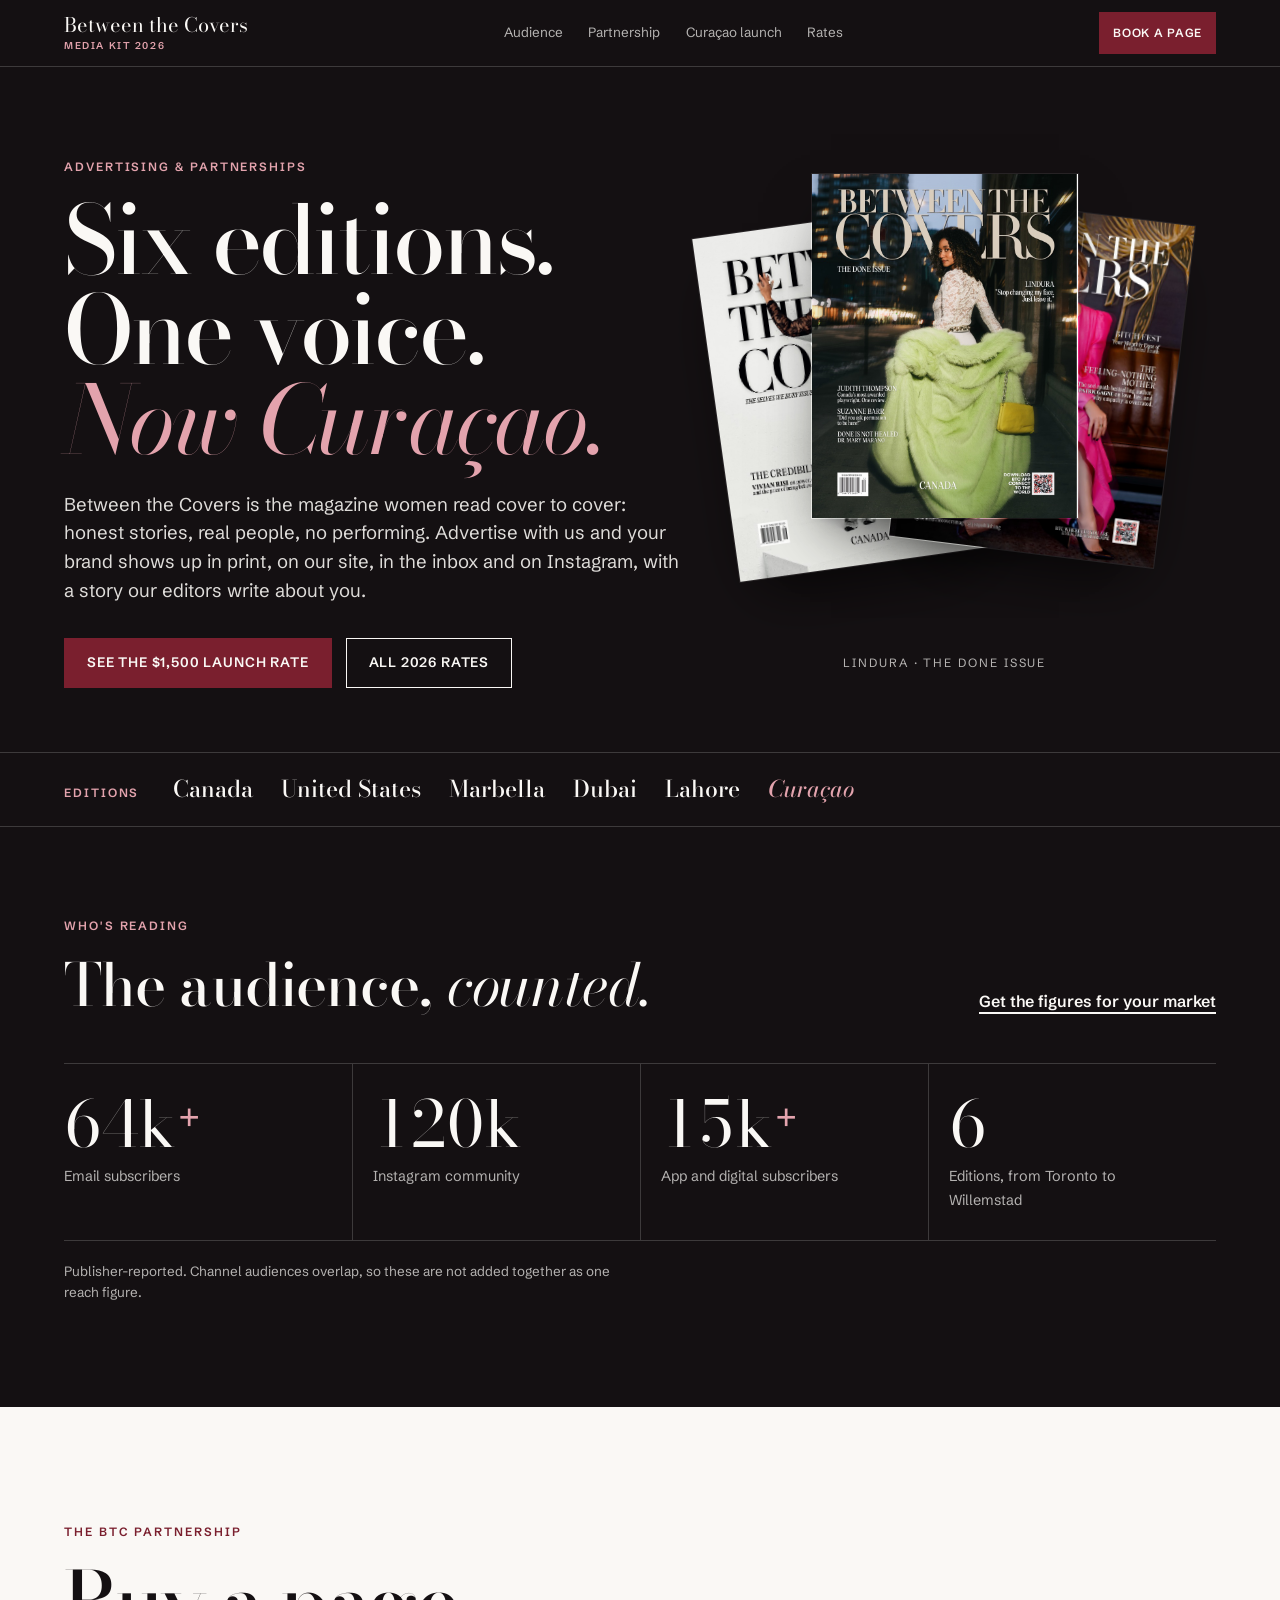
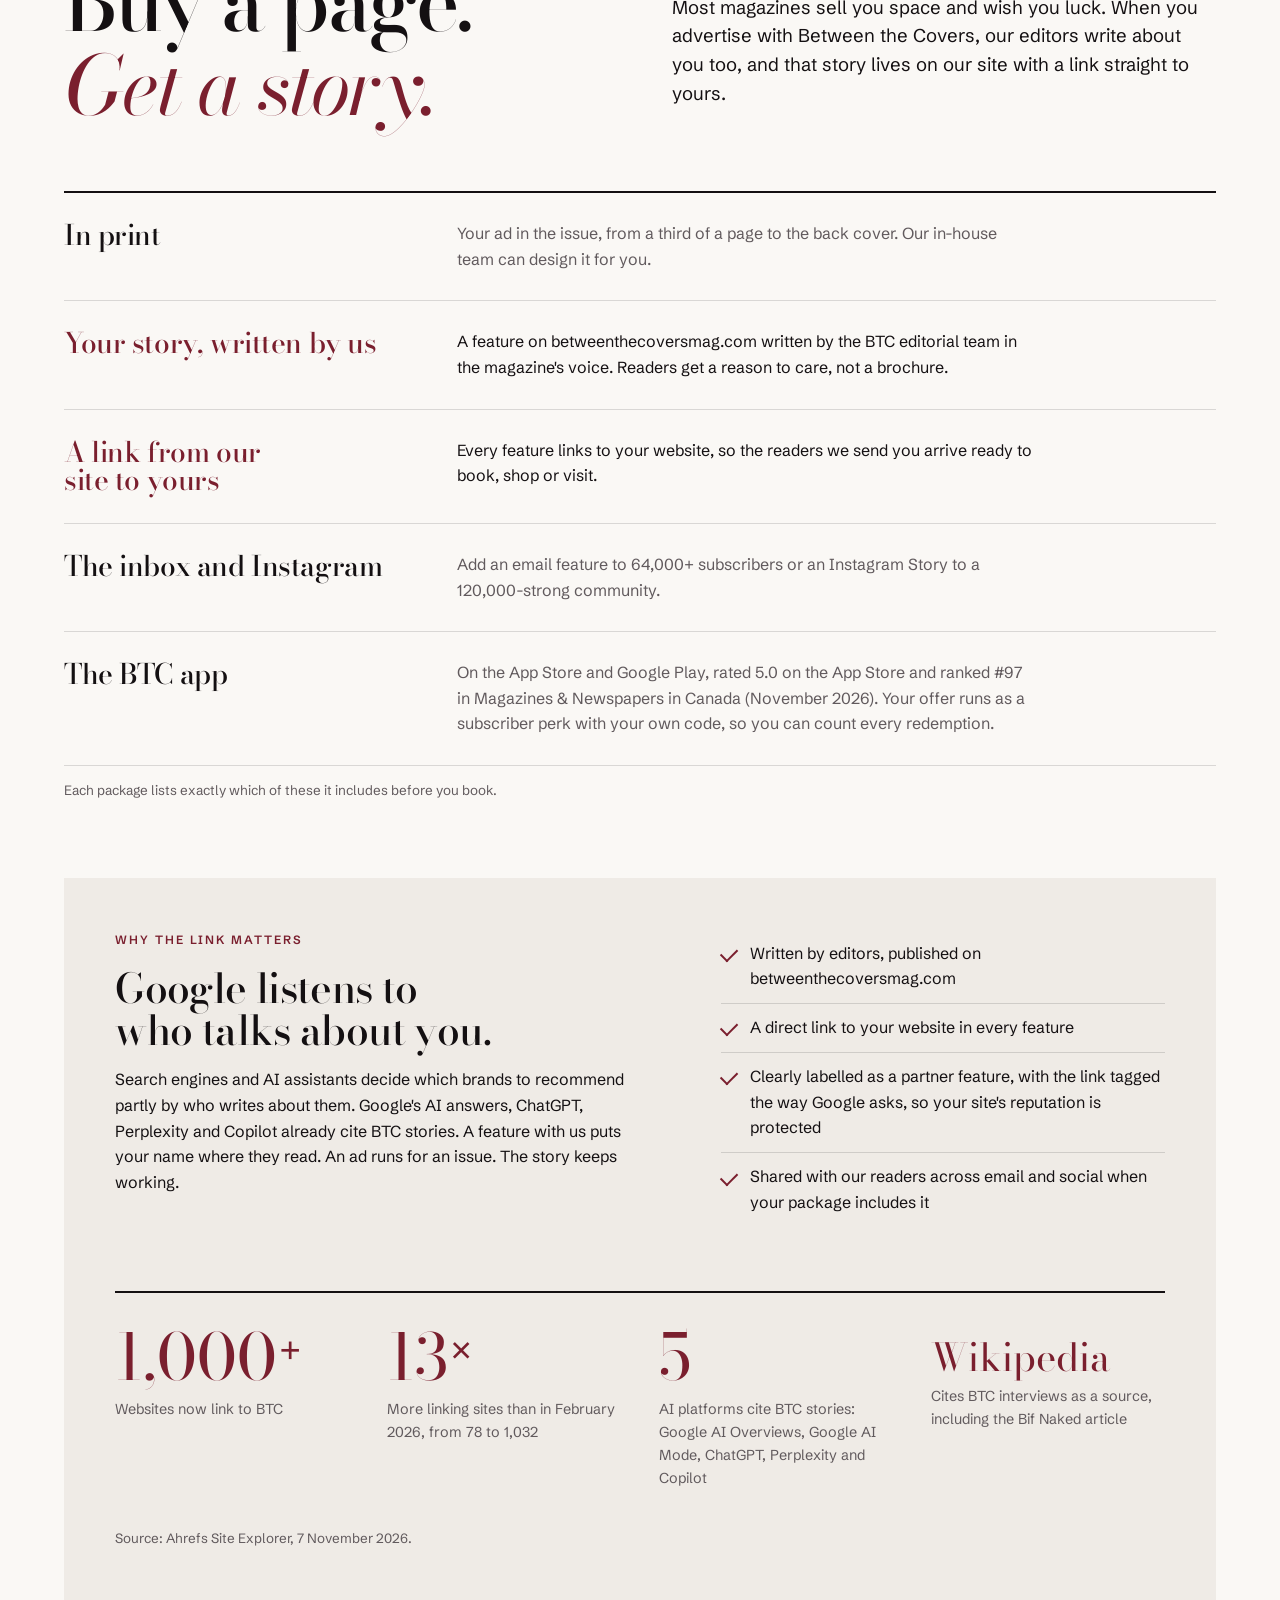
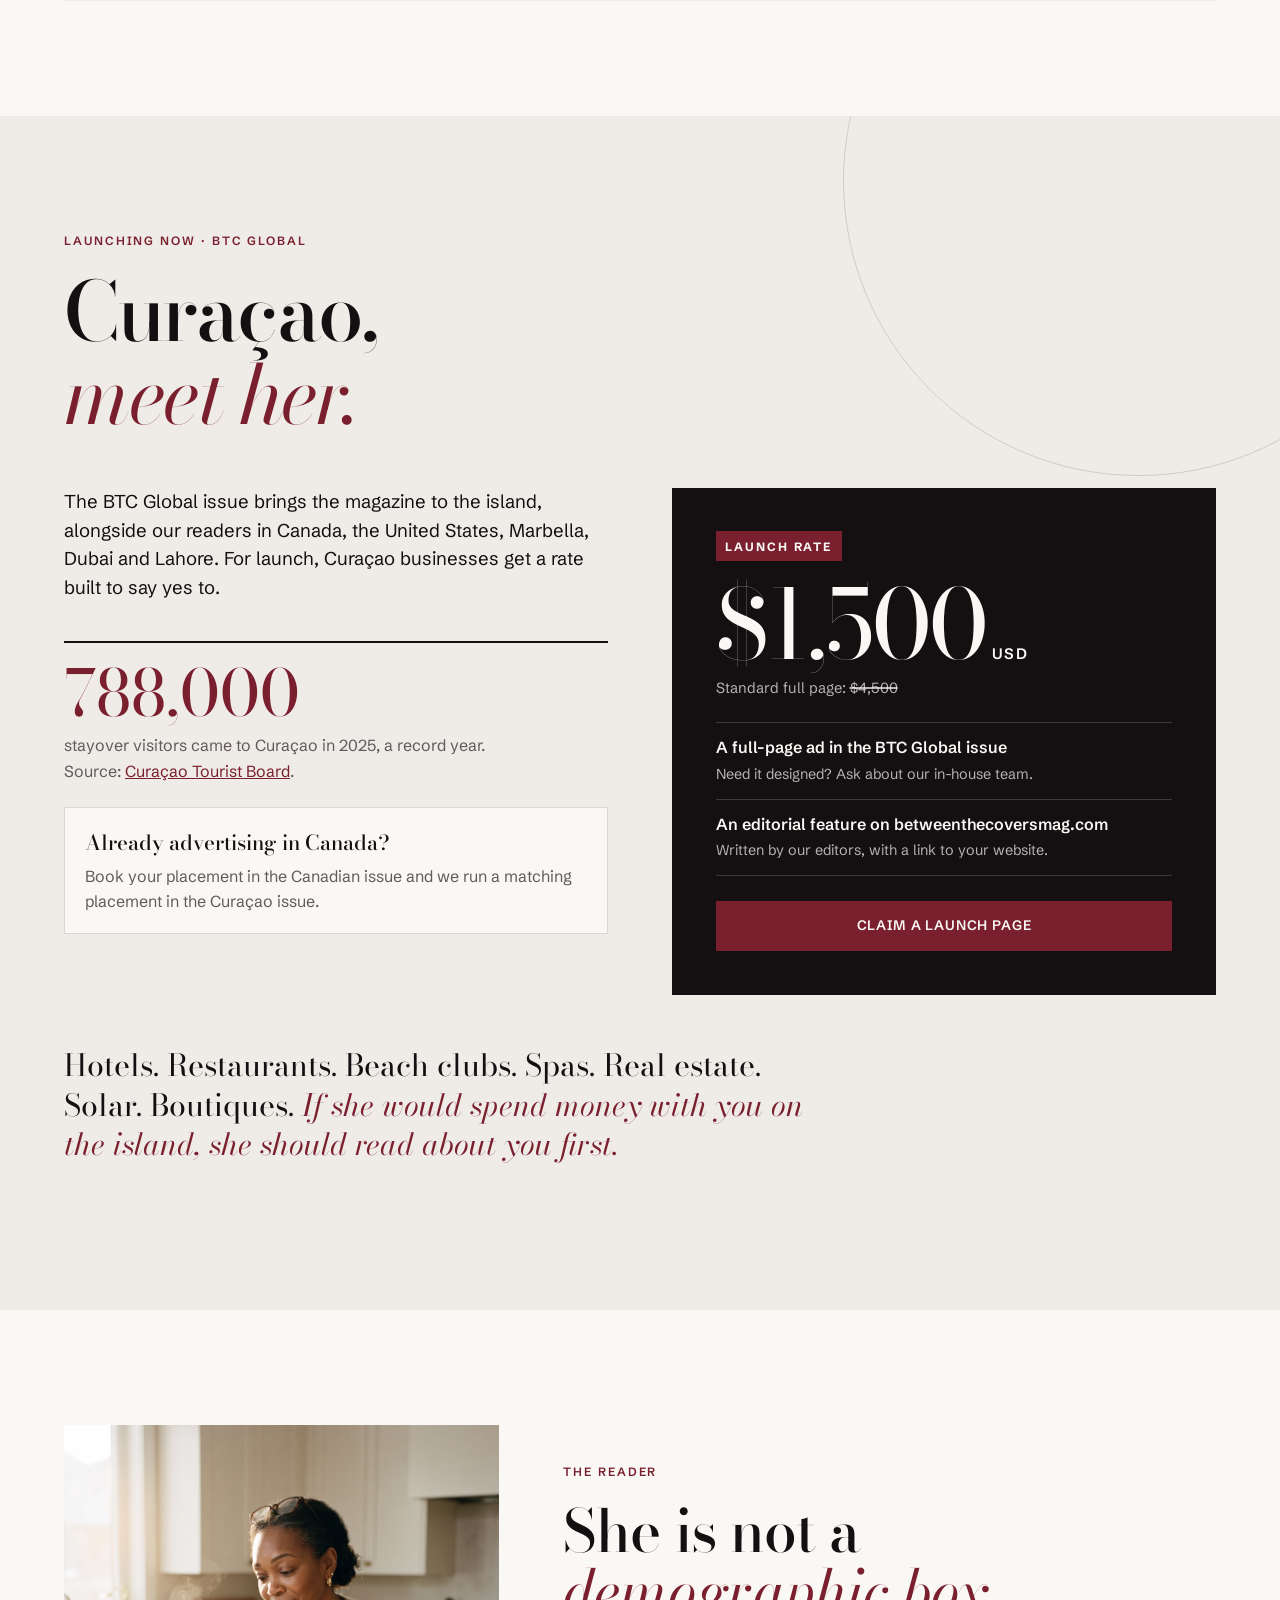
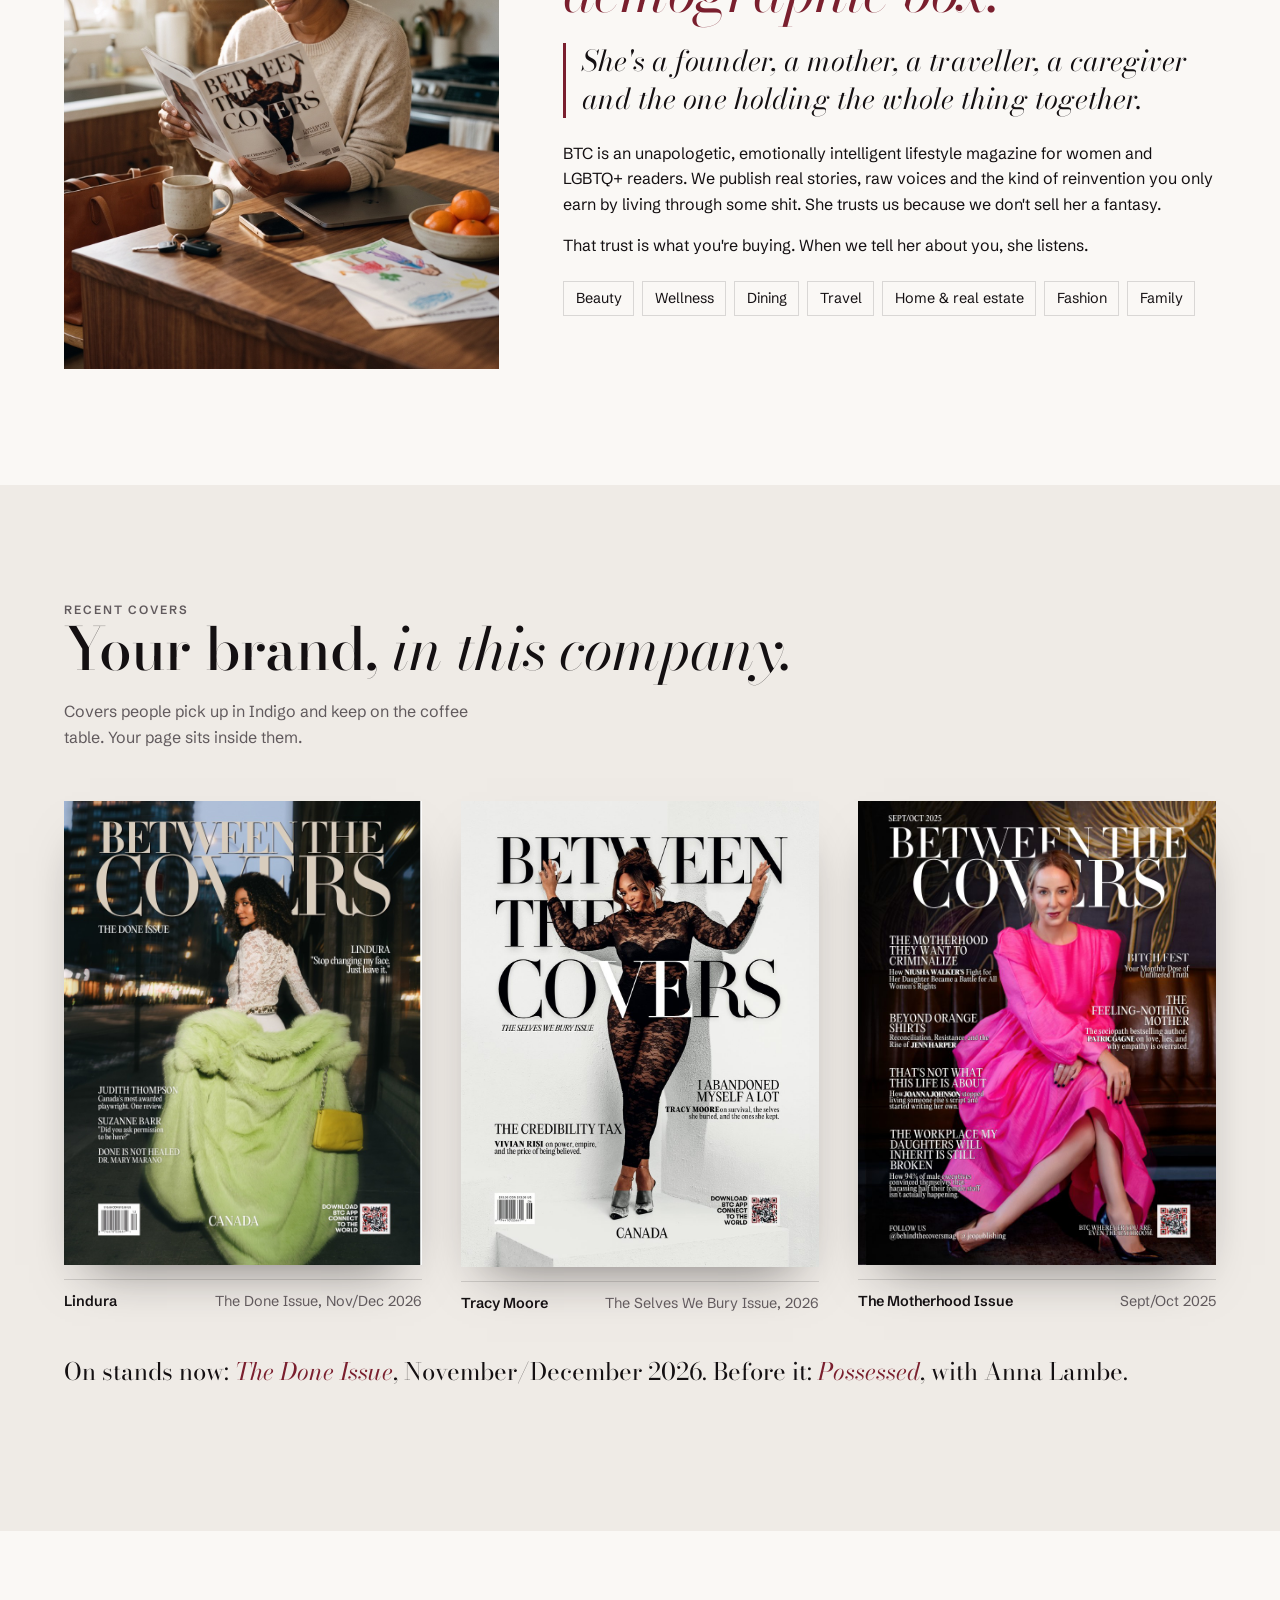
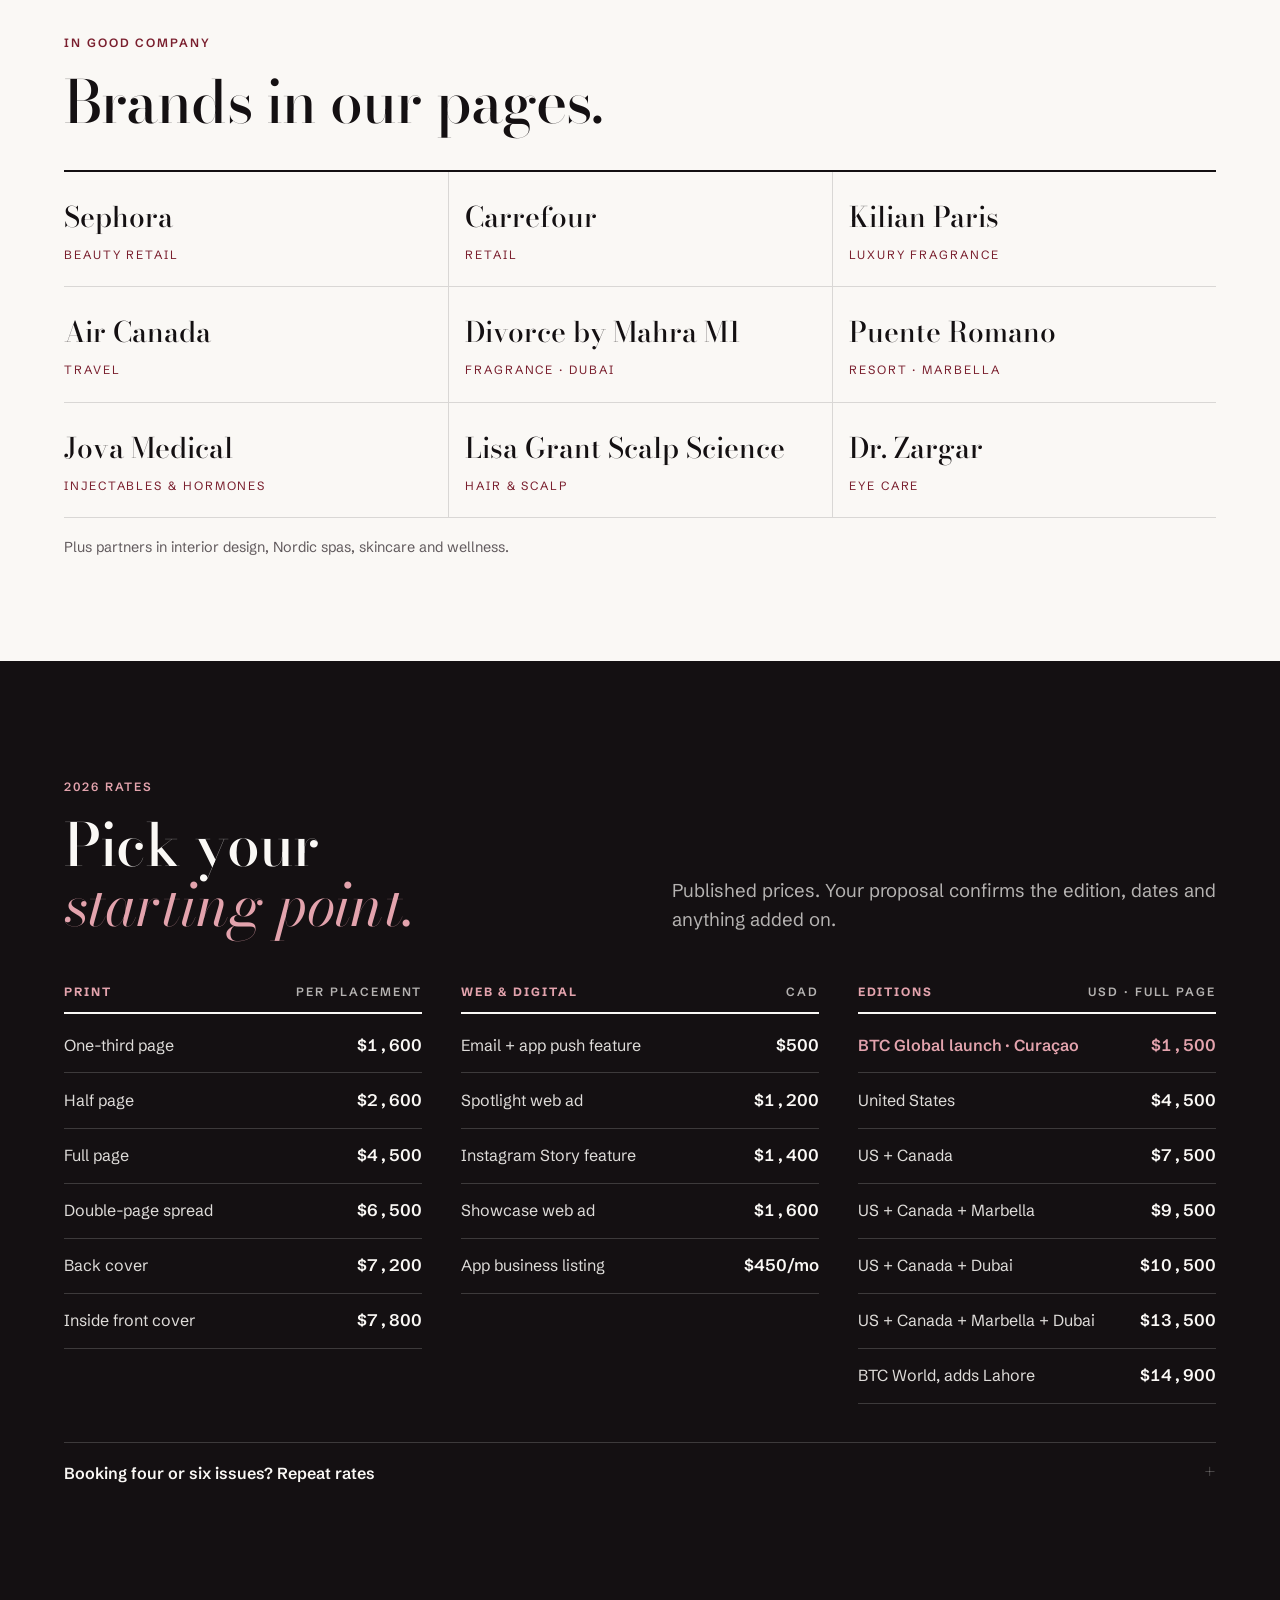
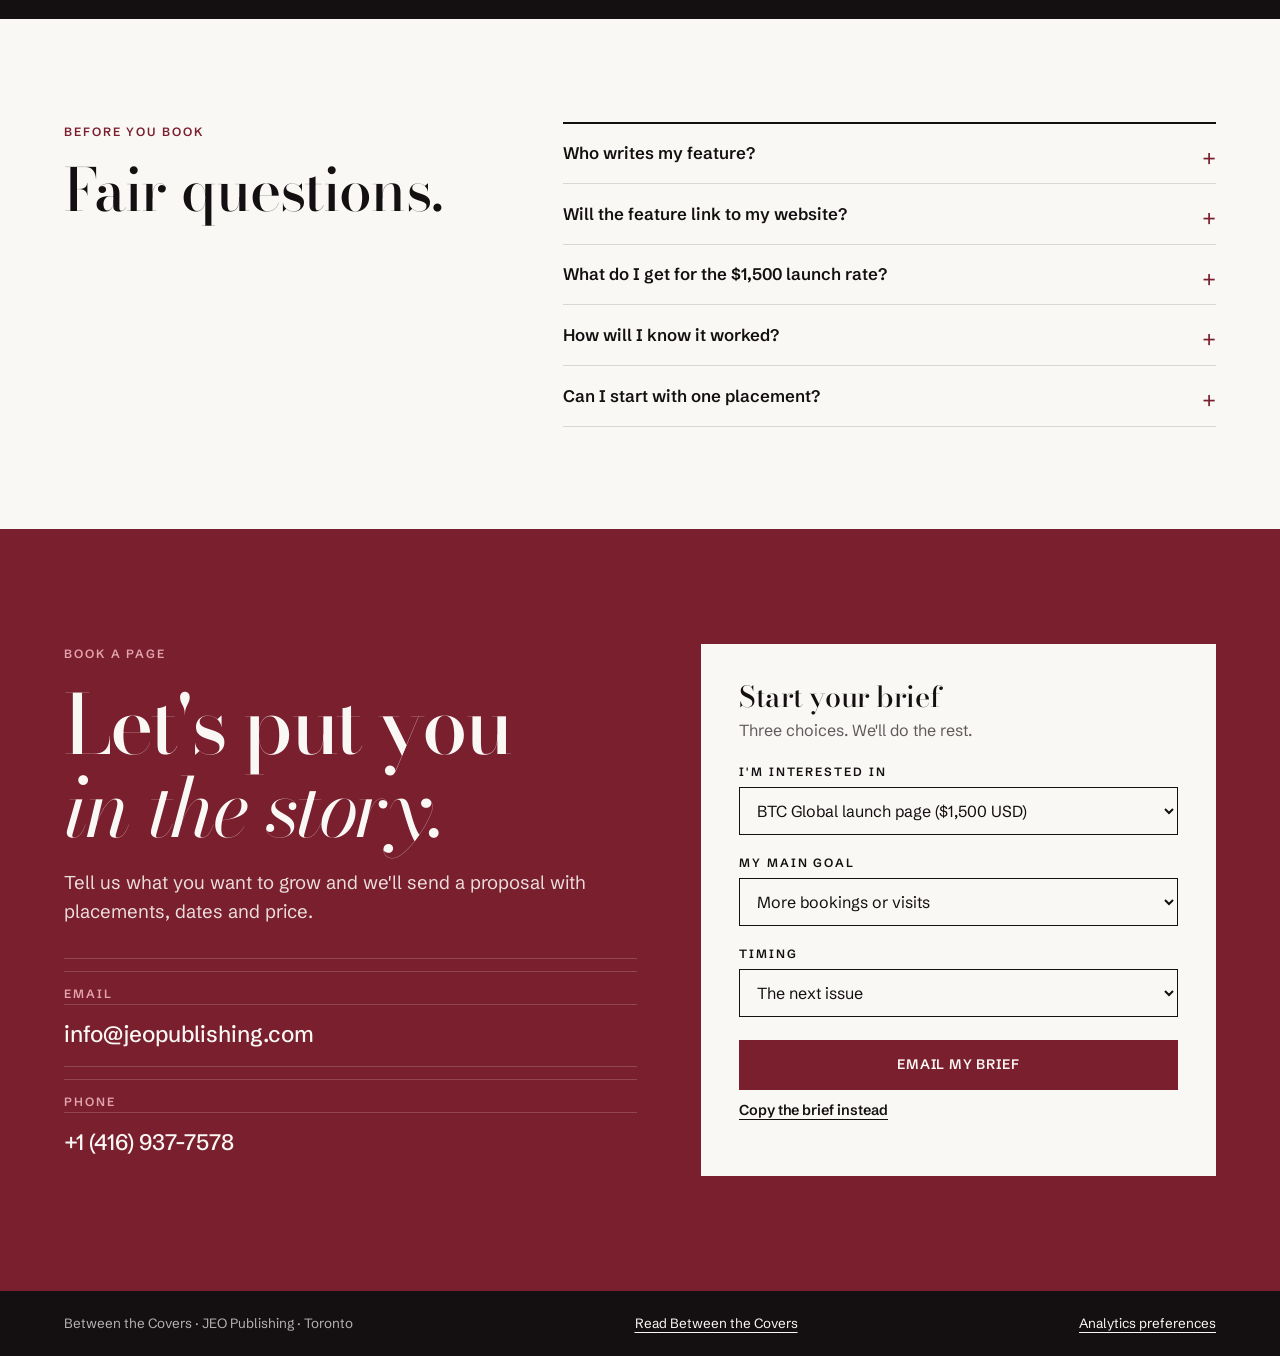
==== Between the Covers Media Kit.dc.html @ 6de0c86c "Widen brand roster: Sephora, Carrefour, Mahra M1, Puente Romano, injectables, hair Co-Authored-By: C" ====
<!DOCTYPE html>
<!-- BTC 2026 media kit, November rebuild (Global launch + editorial partnership).
     Prices: BTC RATE CARD 2026.pdf; Global launch rate set by Joseph Tito, 7 Nov 2026.
     Audience figures are publisher-reported. Curaçao arrivals: Curaçao Tourist Board, 2025 annual release.
     index.html is the GitHub Pages entry; keep "Between the Covers Media Kit.dc.html" identical. -->
<html lang="en">
<head>
<meta charset="UTF-8">
<meta http-equiv="Content-Security-Policy" content="connect-src 'self' https://www.google-analytics.com https://*.google-analytics.com https://analytics.google.com https://www.googletagmanager.com; img-src 'self' data: https://www.google-analytics.com https://*.google-analytics.com https://analytics.google.com; object-src 'none'; base-uri 'self'">
<meta name="viewport" content="width=device-width, initial-scale=1, viewport-fit=cover">
<title>Between the Covers Media Kit</title>
<meta name="claude:viewport-fit-sides" content="cover">
<meta name="description" content="Advertise in Between the Covers: print, web, email and Instagram across six editions, an editorial feature with every partnership, and a $1,500 USD launch rate for the BTC Global issue.">
<link rel="canonical" href="https://mediakit.betweenthecoversmag.com/">
<meta property="og:title" content="Buy a page. Get a story. | Between the Covers Media Kit 2026">
<meta property="og:description" content="Six editions, one voice, now Curaçao. Every BTC partnership comes with an editorial feature and a link from betweenthecoversmag.com.">
<meta property="og:type" content="website">
<meta property="og:url" content="https://mediakit.betweenthecoversmag.com/">
<meta property="og:image" content="https://mediakit.betweenthecoversmag.com/assets/covers/tracy-moore-2026.jpg">
<link rel="preconnect" href="https://fonts.googleapis.com">
<link rel="preconnect" href="https://fonts.gstatic.com" crossorigin>
<link href="https://fonts.googleapis.com/css2?family=Bodoni+Moda:ital,opsz,wght@0,6..96,400;0,6..96,500;0,6..96,700;1,6..96,400;1,6..96,500&family=Schibsted+Grotesk:wght@400;500;600;700&display=swap" rel="stylesheet">
<style>
/* Layout: a magazine read front to back. Dark cover, paper interior, warm stone bands, oxblood (rose on dark) as the only accent. Bodoni for headlines and big numbers only; everything under ~24px sets in Schibsted Grotesk. */
:root{
  --ease-out:cubic-bezier(0.23,1,0.32,1);
  /* colour: two neutrals, one accent (oxblood on light, rose on dark) */
  --ink:#141012;
  --paper:#faf8f5;
  --paper-2:#efebe6;
  --oxblood:#7a1f2e;
  --rose:#e3a3ad;
  --mute:#615a5d;
  --text-on-dark:rgba(250,248,245,.88);
  --mute-on-dark:rgba(250,248,245,.7);
  --line:rgba(20,16,18,.14);
  --line-dark:rgba(250,248,245,.18);
  /* type scale */
  --fs-hero:clamp(3rem,7.4vw,6.6rem);
  --fs-h2-xl:clamp(2.8rem,6.4vw,5.6rem);
  --fs-h2:clamp(2.3rem,4.6vw,3.9rem);
  --fs-h3:clamp(1.35rem,2.2vw,1.8rem);
  --fs-stat:clamp(2.6rem,5vw,4.2rem);
  --fs-lead:clamp(1.08rem,1.45vw,1.28rem);
  --fs-small:.9rem;
  --fs-label:.75rem;
  --track-label:.16em;
  --display:"Bodoni Moda",Didot,"Bodoni 72",Georgia,serif;
  --text:"Schibsted Grotesk","Helvetica Neue",Arial,sans-serif;
  --gut-l:max(16px,env(safe-area-inset-left,0px),5vw);
  --gut-r:max(16px,env(safe-area-inset-right,0px),5vw);
  --max:1180px;
  color-scheme:light;
}
*{box-sizing:border-box}
html{scroll-behavior:smooth;scroll-padding-top:84px}
@media (prefers-reduced-motion:reduce){html{scroll-behavior:auto}*,*::before,*::after{animation:none!important}.btn:active,.covers figure:hover img{transform:none!important}}
body{margin:0;background:var(--paper);color:var(--ink);font-family:var(--text);font-size:clamp(16px,1.05vw,17.5px);line-height:1.6;-webkit-font-smoothing:antialiased;overflow-x:hidden}
img{max-width:100%;display:block;height:auto}
a{color:inherit}
h1,h2,h3{font-family:var(--display);font-weight:500;line-height:1.02;letter-spacing:-.015em;margin:0;text-wrap:balance}
h2 em,h1 em{font-style:italic;font-weight:400}
p{margin:0 0 1em}
[hidden]{display:none!important}
:focus-visible{outline:3px solid var(--oxblood);outline-offset:4px}
.wrap{max-width:calc(var(--max) + 10vw);margin:0 auto;padding-left:var(--gut-l);padding-right:var(--gut-r)}
.kicker{font-family:var(--text);font-size:var(--fs-label);font-weight:600;letter-spacing:var(--track-label);text-transform:uppercase;margin:0 0 1.2rem;color:var(--oxblood)}
.on-dark .kicker,.kicker.light{color:var(--rose)}
.lead{font-size:var(--fs-lead);line-height:1.55;max-width:56ch}
.fine{font-size:.84rem;color:var(--mute);max-width:70ch}
.on-dark .fine{color:var(--mute-on-dark)}
.skip-link{position:fixed;top:-100px;left:16px;padding:12px 16px;background:var(--paper);z-index:200}
.skip-link:focus{top:12px}

/* buttons */
.btn{display:inline-flex;align-items:center;justify-content:center;gap:.6em;min-height:50px;padding:.85em 1.6em;font:600 .86rem/1.3 var(--text);letter-spacing:.06em;text-transform:uppercase;text-decoration:none;border:1.5px solid currentColor;cursor:pointer;background:transparent;color:inherit;transition:background-color 180ms ease,color 180ms ease,border-color 180ms ease,transform 160ms var(--ease-out)}
.btn:active{transform:scale(0.97)}
.btn-fill{background:var(--oxblood);border-color:var(--oxblood);color:var(--paper)}
.btn-fill:hover{background:var(--ink);border-color:var(--ink)}
.on-dark .btn-fill:hover{background:var(--paper);border-color:var(--paper);color:var(--ink)}
.btn-ghost:hover{background:var(--ink);color:var(--paper);border-color:var(--ink)}
.on-dark .btn-ghost:hover{background:var(--paper);color:var(--ink);border-color:var(--paper)}
.link{font-weight:600;text-decoration:underline;text-underline-offset:5px;text-decoration-thickness:1.5px}

/* nav */
body::before{content:"";position:fixed;inset:0 0 auto;height:env(safe-area-inset-top,0px);z-index:101;background:var(--ink)}
.nav{position:sticky;top:env(safe-area-inset-top,0px);z-index:100;background:var(--ink);color:var(--paper);border-bottom:1px solid var(--line-dark)}
.nav .wrap{display:flex;align-items:center;justify-content:space-between;gap:20px;padding-block:12px}
.brand{text-decoration:none;font-family:var(--display);font-size:1.25rem;line-height:1;white-space:nowrap}
.brand small{display:block;font-family:var(--text);font-size:.62rem;font-weight:600;letter-spacing:var(--track-label);text-transform:uppercase;color:var(--rose);margin-top:6px}
.nav-links{display:flex;gap:clamp(14px,2vw,28px);font-size:.84rem}
.nav-links a{text-decoration:none;color:var(--mute-on-dark)}
.nav-links a:hover{color:var(--paper)}
.nav .btn{min-height:42px;padding:.6em 1.1em;font-size:.74rem}

/* hero */
.hero{background:var(--ink);color:var(--paper);overflow:hidden;position:relative}
.hero .wrap{display:grid;grid-template-columns:minmax(0,1.15fr) minmax(0,.85fr);gap:clamp(28px,5vw,72px);align-items:center;padding-block:clamp(48px,7vw,96px) clamp(40px,5vw,72px)}
.hero h1{font-size:var(--fs-hero);line-height:.95;letter-spacing:-.03em}
.hero h1 em{color:var(--rose)}
.hero .lead{color:var(--text-on-dark);margin-top:1.6rem}
.hero-actions{display:flex;flex-wrap:wrap;gap:14px;margin-top:2rem}
.fan{position:relative;aspect-ratio:1/1.08;max-width:520px;width:100%;justify-self:end}
.fan img{position:absolute;width:58%;box-shadow:0 30px 60px -20px rgba(0,0,0,.7);border:1px solid rgba(255,255,255,.08)}
.fan .c1{left:0;top:9%;transform:rotate(-8deg)}
.fan .c2{right:0;top:7%;transform:rotate(7deg)}
.fan .c3{left:21%;top:0;z-index:2}
@media (prefers-reduced-motion:no-preference){
  .fan .c1{animation:fan-c1 700ms var(--ease-out) 160ms both}
  .fan .c2{animation:fan-c2 700ms var(--ease-out) 220ms both}
  .fan .c3{animation:fan-in 500ms var(--ease-out) both}
}
@keyframes fan-c1{from{transform:translate(36%,-13%) rotate(0deg)}to{transform:translate(0,0) rotate(-8deg)}}
@keyframes fan-c2{from{transform:translate(-36%,-10%) rotate(0deg)}to{transform:translate(0,0) rotate(7deg)}}
@keyframes fan-in{from{opacity:0;transform:translateY(10px)}to{opacity:1;transform:translateY(0)}}
.fan figcaption{position:absolute;left:0;right:0;bottom:0;text-align:center;font-size:var(--fs-label);letter-spacing:var(--track-label);text-transform:uppercase;color:var(--mute-on-dark)}
.editions{border-top:1px solid var(--line-dark)}
.editions .wrap{padding-block:18px;display:flex;flex-wrap:wrap;gap:8px 28px;align-items:baseline;font-family:var(--display);font-size:clamp(1.05rem,1.8vw,1.45rem)}
.editions span.lbl{font-family:var(--text);font-size:var(--fs-label);font-weight:600;letter-spacing:var(--track-label);text-transform:uppercase;color:var(--rose);margin-right:6px}
.editions b{font-weight:500}
.editions .new{font-style:italic;color:var(--rose)}

/* numbers */
.numbers{background:var(--ink);color:var(--paper);border-top:1px solid var(--line-dark)}
.numbers .wrap{padding-block:clamp(56px,7vw,96px)}
.num-head{display:flex;flex-wrap:wrap;justify-content:space-between;align-items:end;gap:20px;margin-bottom:clamp(28px,4vw,48px)}
.num-head h2{font-size:var(--fs-h2)}
.num-grid{display:grid;grid-template-columns:repeat(4,minmax(0,1fr));border-top:1px solid var(--line-dark)}
.num-grid>div{padding:28px 20px 28px 0;border-bottom:1px solid var(--line-dark)}
.num-grid>div+div{padding-left:20px;border-left:1px solid var(--line-dark)}
.num-grid .n{font-family:var(--display);font-size:var(--fs-stat);line-height:1;font-variant-numeric:lining-nums tabular-nums}
.num-grid .l{font-size:var(--fs-small);color:var(--mute-on-dark);margin-top:.6rem;max-width:20ch}
.numbers .fine{margin-top:20px}
.n .sfx{font-family:var(--text);font-weight:400;font-size:.55em;vertical-align:.5em;margin-left:.06em;color:var(--rose)}
.proof .n .sfx{color:var(--oxblood)}

/* partnership */
.partner{padding-block:clamp(72px,9vw,128px)}
.partner-top{display:grid;grid-template-columns:minmax(0,1fr) minmax(0,1fr);gap:clamp(28px,5vw,80px);align-items:end}
.partner h2{font-size:var(--fs-h2-xl);letter-spacing:-.03em}
.partner h2 em{color:var(--oxblood)}
.stack{margin-top:clamp(40px,5vw,64px);border-top:2px solid var(--ink)}
.stack-row{display:grid;grid-template-columns:minmax(0,.9fr) minmax(0,2fr);gap:clamp(16px,4vw,56px);padding:clamp(18px,2.4vw,28px) 0;border-bottom:1px solid var(--line)}
.stack-row h3{font-size:var(--fs-h3)}
.stack-row p{margin:0;color:var(--mute);max-width:58ch}
.stack-row.hl h3{color:var(--oxblood)}
.stack-row.hl p{color:var(--ink)}
.authority{margin-top:clamp(48px,6vw,80px);display:grid;grid-template-columns:minmax(0,1.1fr) minmax(0,.9fr);gap:clamp(28px,5vw,72px);background:var(--paper-2);padding:clamp(28px,4vw,56px)}
.authority h3{font-size:clamp(1.8rem,3.2vw,2.6rem);margin-bottom:1rem}
.authority .dr{display:flex;align-items:baseline;gap:14px;border-bottom:1px solid var(--line);padding-bottom:16px;margin-bottom:16px}
.authority .dr .n{font-family:var(--display);font-size:var(--fs-stat);line-height:1;color:var(--oxblood)}
.authority .dr .l{font-size:.86rem;color:var(--mute);max-width:22ch}
.proof{grid-column:1/-1;display:grid;grid-template-columns:repeat(4,minmax(0,1fr));gap:clamp(20px,3vw,40px);border-top:2px solid var(--ink);padding-top:clamp(20px,2.6vw,32px)}
.proof .n{font-family:var(--display);font-size:var(--fs-stat);line-height:1;color:var(--oxblood);font-variant-numeric:lining-nums}
.proof .n.word{font-size:clamp(1.7rem,3vw,2.5rem);padding-top:.35em}
.proof p{margin:.55rem 0 0;font-size:var(--fs-small);color:var(--mute);max-width:30ch}
.proof .proof-src{grid-column:1/-1;margin:0;max-width:none;font-size:.84rem;color:var(--mute)}
.checks{list-style:none;margin:0;padding:0}
.checks li{padding:.7em 0 .7em 1.8em;border-bottom:1px solid var(--line);position:relative}
.checks li::before{content:"";position:absolute;left:0;top:1.15em;width:.9em;height:.5em;border-left:2px solid var(--oxblood);border-bottom:2px solid var(--oxblood);transform:rotate(-45deg)}
.checks li:last-child{border-bottom:0}

/* global / curacao */
.global{background:var(--paper-2);color:var(--ink);position:relative;overflow:hidden}
.global::after{content:"";position:absolute;right:-12vw;top:-18vw;width:46vw;height:46vw;border-radius:50%;border:1px solid var(--line);pointer-events:none}
.global .wrap{position:relative;z-index:1;padding-block:clamp(72px,9vw,128px)}
.global h2{font-size:var(--fs-h2-xl);letter-spacing:-.03em}
.global h2 em{color:var(--oxblood)}
.global-grid{display:grid;grid-template-columns:minmax(0,1fr) minmax(0,1fr);gap:clamp(32px,5vw,80px);margin-top:clamp(32px,4vw,56px);align-items:start}
.offer{background:var(--ink);color:var(--paper);padding:clamp(26px,3.4vw,44px);position:relative}
.offer .tag{display:inline-block;background:var(--oxblood);color:var(--paper);font-size:var(--fs-label);font-weight:700;letter-spacing:var(--track-label);text-transform:uppercase;padding:.45em .8em;margin-bottom:1.2rem}
.offer .price{font-family:var(--display);font-size:clamp(3.6rem,8vw,6rem);line-height:.9;letter-spacing:-.02em;font-variant-numeric:lining-nums}
.offer .price small{font-family:var(--text);font-size:.95rem;font-weight:600;letter-spacing:.08em;margin-left:.4em}
.offer .was{color:var(--mute-on-dark);margin:.6rem 0 1.4rem;font-size:.92rem}
.offer .was s{text-decoration-thickness:1.5px}
.offer ul{list-style:none;padding:0;margin:0 0 1.6rem;border-top:1px solid var(--line-dark)}
.offer li{padding:.75em 0;border-bottom:1px solid var(--line-dark)}
.offer li strong{display:block;font-weight:600}
.offer li span{color:var(--mute-on-dark);font-size:var(--fs-small)}
.offer .btn{width:100%}
.island-facts{margin-top:clamp(28px,3vw,40px);display:grid;gap:22px}
.island-stat{border-top:2px solid var(--ink);padding-top:18px}
.island-stat .n{font-family:var(--display);font-size:var(--fs-stat);line-height:1;color:var(--oxblood);font-variant-numeric:lining-nums}
.island-stat p{margin:.5rem 0 0;color:var(--mute);max-width:46ch}
.island-stat a{color:var(--oxblood)}
.bonus{border:1px solid var(--line);background:var(--paper);padding:18px 20px}
.bonus strong{display:block;font-family:var(--display);font-weight:500;font-size:1.3rem;margin-bottom:.3rem}
.bonus p{margin:0;color:var(--mute)}
.for-who{margin-top:clamp(36px,4vw,56px);font-family:var(--display);font-size:clamp(1.25rem,2.4vw,1.9rem);line-height:1.3;max-width:40ch;color:var(--ink)}
.for-who em{color:var(--oxblood)}

/* reader */
.reader{padding-block:clamp(72px,9vw,128px)}
.reader .wrap{display:grid;grid-template-columns:minmax(0,.8fr) minmax(0,1.2fr);gap:clamp(28px,5vw,80px);align-items:center}
.reader-photo{position:relative}
.reader-photo img{width:100%;aspect-ratio:4/5;object-fit:cover}
.reader h2{font-size:var(--fs-h2);margin-bottom:1.2rem}
.reader h2 em{color:var(--oxblood)}
.pull{font-family:var(--display);font-style:italic;font-size:clamp(1.3rem,2.3vw,1.8rem);line-height:1.3;border-left:3px solid var(--oxblood);padding-left:1rem;margin:1.4rem 0}
.cats{display:flex;flex-wrap:wrap;gap:8px;margin-top:1.4rem;padding:0;list-style:none}
.cats li{border:1px solid var(--line);padding:.35em .8em;font-size:var(--fs-small)}

/* covers */
.covers-sec{background:var(--paper-2);padding-block:clamp(72px,9vw,120px)}
.covers-head{display:flex;flex-wrap:wrap;justify-content:space-between;align-items:end;gap:20px;margin-bottom:clamp(32px,4vw,52px)}
.covers-head h2{font-size:var(--fs-h2)}
.covers-head p{max-width:44ch;margin:0;color:var(--mute)}
.covers{display:grid;grid-template-columns:repeat(3,minmax(0,1fr));gap:clamp(18px,3vw,40px)}
.covers figure{margin:0}
.covers img{width:100%;box-shadow:0 26px 50px -26px rgba(20,16,18,.55);transition:transform 220ms var(--ease-out)}
@media (hover:hover) and (pointer:fine){.covers figure:hover img{transform:translateY(-6px)}}
.covers figcaption{margin-top:14px;display:flex;justify-content:space-between;gap:10px;font-size:var(--fs-small);border-top:1px solid var(--line);padding-top:10px}
.covers figcaption b{font-weight:600}
.covers figcaption span{color:var(--mute);text-align:right}
.now-line{margin-top:clamp(28px,3vw,40px);font-family:var(--display);font-size:clamp(1.15rem,2vw,1.5rem)}
.now-line em{color:var(--oxblood)}

/* roster */
.roster-sec{padding-block:clamp(64px,8vw,104px)}
.roster-sec h2{font-size:var(--fs-h2);margin-bottom:clamp(24px,3vw,40px)}
.roster{display:grid;grid-template-columns:repeat(3,minmax(0,1fr));border-top:2px solid var(--ink)}
.roster div{padding:22px 16px 22px 0;border-bottom:1px solid var(--line);display:flex;flex-direction:column;gap:6px}
.roster div:nth-child(3n+2),.roster div:nth-child(3n){padding-left:16px;border-left:1px solid var(--line)}
.roster b{font-family:var(--display);font-weight:500;font-size:clamp(1.4rem,2.2vw,1.8rem)}
.roster span{font-size:var(--fs-label);letter-spacing:var(--track-label);text-transform:uppercase;color:var(--oxblood)}
.roster-more{margin:18px 0 0;color:var(--mute);font-size:var(--fs-small)}

/* rates */
.rates{background:var(--ink);color:var(--paper);padding-block:clamp(72px,9vw,128px)}
.rates-head{display:grid;grid-template-columns:minmax(0,1fr) minmax(0,1fr);gap:clamp(24px,5vw,72px);align-items:end;margin-bottom:clamp(32px,4vw,56px)}
.rates-head h2{font-size:var(--fs-h2)}
.rates-head h2 em{color:var(--rose)}
.rates-head .lead{color:var(--mute-on-dark);margin:0}
.rate-cols{display:grid;grid-template-columns:repeat(3,minmax(0,1fr));gap:clamp(20px,3vw,44px)}
.rate-col h3{font-family:var(--text);font-size:var(--fs-label);font-weight:700;letter-spacing:var(--track-label);text-transform:uppercase;color:var(--rose);display:flex;justify-content:space-between;padding-bottom:14px;border-bottom:2px solid var(--paper);margin-bottom:4px}
.rate-col h3 span{color:var(--mute-on-dark);font-weight:600}
.rate-col dl{margin:0}
.rate-col dl div{display:flex;justify-content:space-between;align-items:baseline;gap:16px;padding:.85em 0;border-bottom:1px solid var(--line-dark)}
.rate-col dt{color:var(--text-on-dark)}
.rate-col dd{margin:0;font-family:var(--text);font-weight:600;font-size:1.05rem;font-variant-numeric:lining-nums tabular-nums;white-space:nowrap}
.rate-col .hot dt{color:var(--rose);font-weight:600}
.rate-col .hot dd{color:var(--rose)}
details.more{margin-top:clamp(28px,3vw,40px);border-top:1px solid var(--line-dark)}
details.more summary{cursor:pointer;padding:1.1em 0;font-weight:600;list-style:none;display:flex;justify-content:space-between;gap:12px}
details.more summary::after{content:"+";font-family:var(--display);font-size:1.4rem;line-height:1}
details.more[open] summary::after{content:"\2212"}
details.more summary::-webkit-details-marker{display:none}
.table-scroll{overflow-x:auto}
.rates table{width:100%;min-width:520px;border-collapse:collapse;font-variant-numeric:lining-nums tabular-nums}
.rates th,.rates td{text-align:left;padding:.8em .6em;border-bottom:1px solid var(--line-dark)}
.rates thead th{font-size:var(--fs-label);letter-spacing:var(--track-label);text-transform:uppercase;color:var(--rose)}
.rates td{font-family:var(--text);font-size:1rem}
.rates .fine{margin:12px 0 0}

/* faq */
.faq{padding-block:clamp(64px,8vw,112px)}
.faq .wrap{display:grid;grid-template-columns:minmax(0,.8fr) minmax(0,1.2fr);gap:clamp(24px,5vw,72px)}
.faq h2{font-size:var(--fs-h2)}
.faq details{border-bottom:1px solid var(--line)}
.faq details:first-of-type{border-top:2px solid var(--ink)}
.faq summary{cursor:pointer;list-style:none;padding:1.1em 2em 1.1em 0;position:relative;font-family:var(--text);font-weight:600;font-size:1.05rem;line-height:1.35}
.faq summary::-webkit-details-marker{display:none}
.faq summary::after{content:"+";position:absolute;right:0;top:.85em;font-size:1.4rem;font-weight:400;color:var(--oxblood)}
.faq details[open] summary::after{content:"\2212"}
.faq details p{color:var(--mute);max-width:62ch}

/* contact */
.contact{background:var(--oxblood);color:var(--paper);padding-block:clamp(72px,9vw,128px)}
.contact .wrap{display:grid;grid-template-columns:minmax(0,1fr) minmax(0,.9fr);gap:clamp(32px,5vw,80px);align-items:start}
.contact h2{font-size:var(--fs-h2-xl);letter-spacing:-.03em}
.contact .lead{color:var(--text-on-dark);margin-top:1.2rem}
.direct{margin-top:2rem;display:grid;gap:14px}
.direct div{border-top:1px solid var(--line-dark);padding-top:12px}
.direct .k{font-size:var(--fs-label);font-weight:600;letter-spacing:var(--track-label);text-transform:uppercase;color:var(--rose)}
.direct .v{font-family:var(--text);font-weight:500;font-size:clamp(1.15rem,1.8vw,1.4rem);user-select:all;word-break:break-word}
.direct a{text-decoration:none}
.brief{background:var(--paper);color:var(--ink);padding:clamp(24px,3vw,40px)}
.brief h3{font-size:1.8rem;margin-bottom:.4rem}
.brief p{color:var(--mute)}
.brief label{display:block;font-size:var(--fs-label);font-weight:600;letter-spacing:var(--track-label);text-transform:uppercase;margin:1.1rem 0 .4rem}
.brief select{width:100%;min-height:48px;padding:.6em .8em;font:inherit;color:var(--ink);background:var(--paper);border:1.5px solid var(--ink);border-radius:0}
.brief .btn{width:100%;margin-top:1.4rem}
.brief .text-btn{background:none;border:0;padding:.8em 0;font:600 .9rem var(--text);text-decoration:underline;text-underline-offset:4px;cursor:pointer;color:var(--ink)}
.brief textarea{width:100%;font:.9rem/1.5 var(--text);padding:.8em;border:1px solid var(--line)}
.brief-status{font-size:var(--fs-small);color:var(--oxblood);margin:.4rem 0 0}
.foot{background:var(--ink);color:var(--mute-on-dark);font-size:.84rem}
.foot .wrap{display:flex;flex-wrap:wrap;justify-content:space-between;gap:12px;padding-block:22px}
.foot a,.foot button{color:var(--paper);background:none;border:0;font:inherit;cursor:pointer;text-decoration:underline;text-underline-offset:4px;padding:0}
.analytics-choice{position:fixed;left:max(16px,env(safe-area-inset-left,0px));right:max(16px,env(safe-area-inset-right,0px));bottom:calc(16px + env(safe-area-inset-bottom,0px));z-index:150;max-width:560px;margin:0 auto;background:var(--paper);color:var(--ink);border:1.5px solid var(--ink);padding:18px 20px;box-shadow:0 20px 50px -20px rgba(0,0,0,.4);transition:opacity 240ms var(--ease-out),transform 240ms var(--ease-out),display 240ms allow-discrete}
@starting-style{.analytics-choice{opacity:0;transform:translateY(8px)}}
@media (prefers-reduced-motion:reduce){@starting-style{.analytics-choice{transform:none}}}
.analytics-choice p{margin:0 0 12px;font-size:.92rem}
.analytics-choice div{display:flex;flex-wrap:wrap;gap:10px}
.analytics-choice .btn{min-height:42px;padding:.5em 1em;font-size:.76rem}

/* responsive */
@media (max-width:980px){
  .nav-links{display:none}
  .hero .wrap,.partner-top,.authority,.global-grid,.reader .wrap,.rates-head,.faq .wrap,.contact .wrap{grid-template-columns:minmax(0,1fr)}
  .fan{justify-self:center;max-width:420px}
  .rate-cols{grid-template-columns:minmax(0,1fr)}
  .num-grid{grid-template-columns:repeat(2,minmax(0,1fr))}
  .num-grid>div:nth-child(3){padding-left:0;border-left:0}
  .proof{grid-template-columns:repeat(2,minmax(0,1fr))}
  .reader-photo{max-width:420px}
}
@media (max-width:640px){
  .stack-row{grid-template-columns:minmax(0,1fr);gap:6px}
  .covers{grid-template-columns:minmax(0,1fr);max-width:360px;margin:0 auto}
  .roster{grid-template-columns:minmax(0,1fr)}
  .roster div,.roster div:nth-child(3n+2),.roster div:nth-child(3n){padding-left:0;border-left:0}
  .num-grid .n{font-size:clamp(2.3rem,11vw,3rem)}
  .num-grid>div{padding-right:12px}
  .num-grid>div+div{padding-left:12px}
  .num-grid>div:nth-child(3){padding-left:0}
  .nav .btn{display:none}
}
</style>
<script src="sales.js?v=20261107" defer></script>
</head>
<body>
<a class="skip-link" href="#global">Skip to the launch rate</a>

<nav class="nav" aria-label="Media kit">
  <div class="wrap">
    <a class="brand" href="#top">Between the Covers<small>Media kit 2026</small></a>
    <div class="nav-links"><a href="#numbers">Audience</a><a href="#partnership">Partnership</a><a href="#global">Curaçao launch</a><a href="#rates">Rates</a></div>
    <a class="btn btn-fill" href="#contact" data-cta="nav">Book a page</a>
  </div>
</nav>

<header class="hero on-dark" id="top">
  <div class="wrap">
    <div>
      <p class="kicker">Advertising &amp; partnerships</p>
      <h1>Six editions.<br>One voice.<br><em>Now Curaçao.</em></h1>
      <p class="lead">Between the Covers is the magazine women read cover to cover: honest stories, real people, no performing. Advertise with us and your brand shows up in print, on our site, in the inbox and on Instagram, with a story our editors write about you.</p>
      <div class="hero-actions">
        <a class="btn btn-fill" href="#global" data-cta="hero_launch">See the $1,500 launch rate</a>
        <a class="btn btn-ghost" href="#rates">All 2026 rates</a>
      </div>
    </div>
    <figure class="fan">
      <img class="c1" src="assets/covers/tracy-moore-2026.jpg" width="1000" height="1299" alt="Between the Covers, The Selves We Bury Issue, featuring Tracy Moore">
      <img class="c2" src="assets/covers/septoct-2025.jpg" width="816" height="1056" alt="Between the Covers, Sept/Oct 2025">
      <img class="c3" src="assets/covers/lindura-done-2026.jpg" width="816" height="1056" alt="Between the Covers, The Done Issue, November/December 2026, featuring Lindura" fetchpriority="high">
      <figcaption>Lindura · The Done Issue</figcaption>
    </figure>
  </div>
  <div class="editions">
    <div class="wrap"><span class="lbl">Editions</span><b>Canada</b><b>United States</b><b>Marbella</b><b>Dubai</b><b>Lahore</b><b class="new">Curaçao</b></div>
  </div>
</header>

<main>
<section class="numbers on-dark" id="numbers">
  <div class="wrap">
    <div class="num-head">
      <div><p class="kicker">Who's reading</p><h2>The audience, <em>counted.</em></h2></div>
      <a class="link" href="#contact" data-package="Audience figures for my market">Get the figures for your market</a>
    </div>
    <div class="num-grid">
      <div><div class="n">64k<span class="sfx">+</span></div><div class="l">Email subscribers</div></div>
      <div><div class="n">120k</div><div class="l">Instagram community</div></div>
      <div><div class="n">15k<span class="sfx">+</span></div><div class="l">App and digital subscribers</div></div>
      <div><div class="n">6</div><div class="l">Editions, from Toronto to Willemstad</div></div>
    </div>
    <p class="fine">Publisher-reported. Channel audiences overlap, so these are not added together as one reach figure.</p>
  </div>
</section>

<section class="partner" id="partnership">
  <div class="wrap">
    <div class="partner-top">
      <div><p class="kicker">The BTC partnership</p><h2>Buy a page.<br><em>Get a story.</em></h2></div>
      <p class="lead">Most magazines sell you space and wish you luck. When you advertise with Between the Covers, our editors write about you too, and that story lives on our site with a link straight to yours.</p>
    </div>
    <div class="stack">
      <div class="stack-row"><h3>In print</h3><p>Your ad in the issue, from a third of a page to the back cover. Our in-house team can design it for you.</p></div>
      <div class="stack-row hl"><h3>Your story, written by us</h3><p>A feature on betweenthecoversmag.com written by the BTC editorial team in the magazine's voice. Readers get a reason to care, not a brochure.</p></div>
      <div class="stack-row hl"><h3>A link from our site to yours</h3><p>Every feature links to your website, so the readers we send you arrive ready to book, shop or visit.</p></div>
      <div class="stack-row"><h3>The inbox and Instagram</h3><p>Add an email feature to 64,000+ subscribers or an Instagram Story to a 120,000-strong community.</p></div>
      <div class="stack-row"><h3>The BTC app</h3><p>On the App Store and Google Play, rated 5.0 on the App Store and ranked #97 in Magazines &amp; Newspapers in Canada (November 2026). Your offer runs as a subscriber perk with your own code, so you can count every redemption.</p></div>
    </div>
    <p class="fine" style="margin-top:14px">Each package lists exactly which of these it includes before you book.</p>

    <div class="authority">
      <div>
        <p class="kicker">Why the link matters</p>
        <h3>Google listens to who talks about you.</h3>
        <p>Search engines and AI assistants decide which brands to recommend partly by who writes about them. Google's AI answers, ChatGPT, Perplexity and Copilot already cite BTC stories. A feature with us puts your name where they read. An ad runs for an issue. The story keeps working.</p>
      </div>
      <div>
        <div class="dr" id="authority-score" hidden><span class="n"></span><span class="l"></span></div>
        <ul class="checks">
          <li>Written by editors, published on betweenthecoversmag.com</li>
          <li>A direct link to your website in every feature</li>
          <li>Clearly labelled as a partner feature, with the link tagged the way Google asks, so your site's reputation is protected</li>
          <li>Shared with our readers across email and social when your package includes it</li>
        </ul>
      </div>
      <div class="proof" aria-label="Site authority">
        <div><div class="n">1,000<span class="sfx">+</span></div><p>Websites now link to BTC</p></div>
        <div><div class="n">13<span class="sfx">&times;</span></div><p>More linking sites than in February 2026, from 78 to 1,032</p></div>
        <div><div class="n">5</div><p>AI platforms cite BTC stories: Google AI Overviews, Google AI Mode, ChatGPT, Perplexity and Copilot</p></div>
        <div><div class="n word">Wikipedia</div><p>Cites BTC interviews as a source, including the Bif Naked article</p></div>
        <p class="proof-src">Source: Ahrefs Site Explorer, 7 November 2026.</p>
      </div>
    </div>
  </div>
</section>

<section class="global" id="global">
  <div class="wrap">
    <p class="kicker">Launching now · BTC Global</p>
    <h2>Curaçao,<br><em>meet her.</em></h2>
    <div class="global-grid">
      <div>
        <p class="lead">The BTC Global issue brings the magazine to the island, alongside our readers in Canada, the United States, Marbella, Dubai and Lahore. For launch, Curaçao businesses get a rate built to say yes to.</p>
        <div class="island-facts">
          <div class="island-stat">
            <div class="n">788,000</div>
            <p>stayover visitors came to Curaçao in 2025, a record year. Source: <a href="https://www.curacaotouristboard.com/?p=8571" target="_blank" rel="noopener">Curaçao Tourist Board</a>.</p>
          </div>
          <div class="bonus">
            <strong>Already advertising in Canada?</strong>
            <p>Book your placement in the Canadian issue and we run a matching placement in the Curaçao issue.</p>
          </div>
        </div>
      </div>
      <div class="offer on-dark" id="launch-offer">
        <span class="tag">Launch rate</span>
        <div class="price">$1,500<small>USD</small></div>
        <p class="was">Standard full page: <s>$4,500</s></p>
        <ul>
          <li><strong>A full-page ad in the BTC Global issue</strong><span>Need it designed? Ask about our in-house team.</span></li>
          <li><strong>An editorial feature on betweenthecoversmag.com</strong><span>Written by our editors, with a link to your website.</span></li>
        </ul>
        <a class="btn btn-fill" href="#contact" data-package="BTC Global launch page ($1,500 USD)">Claim a launch page</a>
      </div>
    </div>
    <p class="for-who">Hotels. Restaurants. Beach clubs. Spas. Real estate. Solar. Boutiques. <em>If she would spend money with you on the island, she should read about you first.</em></p>
  </div>
</section>

<section class="reader" id="audience">
  <div class="wrap">
    <div class="reader-photo"><img src="assets/backgrounds/reader-at-home-1200.jpg" width="1200" height="1490" alt="A BTC reader in her fifties takes a quiet minute at her kitchen island with coffee and the Tracy Moore issue, her laptop closed and her kid's drawing beside her" loading="lazy"></div>
    <div>
      <p class="kicker">The reader</p>
      <h2>She is not a<br><em>demographic box.</em></h2>
      <p class="pull">She's a founder, a mother, a traveller, a caregiver and the one holding the whole thing together.</p>
      <p>BTC is an unapologetic, emotionally intelligent lifestyle magazine for women and LGBTQ+ readers. We publish real stories, raw voices and the kind of reinvention you only earn by living through some shit. She trusts us because we don't sell her a fantasy.</p>
      <p>That trust is what you're buying. When we tell her about you, she listens.</p>
      <ul class="cats" aria-label="Categories our readers spend on"><li>Beauty</li><li>Wellness</li><li>Dining</li><li>Travel</li><li>Home &amp; real estate</li><li>Fashion</li><li>Family</li></ul>
    </div>
  </div>
</section>

<section class="covers-sec">
  <div class="wrap">
    <div class="covers-head">
      <div><p class="kicker">Recent covers</p><h2>Your brand, <em>in this company.</em></h2></div>
      <p>Covers people pick up in Indigo and keep on the coffee table. Your page sits inside them.</p>
    </div>
    <div class="covers">
      <figure><img src="assets/covers/lindura-done-2026.jpg" width="816" height="1056" alt="The Done Issue featuring Lindura" loading="lazy"><figcaption><b>Lindura</b><span>The Done Issue, Nov/Dec 2026</span></figcaption></figure>
      <figure><img src="assets/covers/tracy-moore-2026.jpg" width="1000" height="1299" alt="The Selves We Bury Issue featuring Tracy Moore" loading="lazy"><figcaption><b>Tracy Moore</b><span>The Selves We Bury Issue, 2026</span></figcaption></figure>
      <figure><img src="assets/covers/septoct-2025.jpg" width="816" height="1056" alt="Sept/Oct 2025 issue" loading="lazy"><figcaption><b>The Motherhood Issue</b><span>Sept/Oct 2025</span></figcaption></figure>
    </div>
    <p class="now-line">On stands now: <em>The Done Issue</em>, November/December 2026. Before it: <em>Possessed</em>, with Anna Lambe.</p>
  </div>
</section>

<section class="roster-sec">
  <div class="wrap">
    <p class="kicker">In good company</p>
    <h2>Brands in our pages.</h2>
    <div class="roster">
      <div><b>Sephora</b><span>Beauty retail</span></div>
      <div><b>Carrefour</b><span>Retail</span></div>
      <div><b>Kilian Paris</b><span>Luxury fragrance</span></div>
      <div><b>Air Canada</b><span>Travel</span></div>
      <div><b>Divorce by Mahra M1</b><span>Fragrance · Dubai</span></div>
      <div><b>Puente Romano</b><span>Resort · Marbella</span></div>
      <div><b>Jova Medical</b><span>Injectables &amp; hormones</span></div>
      <div><b>Lisa Grant Scalp Science</b><span>Hair &amp; scalp</span></div>
      <div><b>Dr. Zargar</b><span>Eye care</span></div>
    </div>
    <p class="roster-more">Plus partners in interior design, Nordic spas, skincare and wellness.</p>
  </div>
</section>

<section class="rates on-dark" id="rates">
  <div class="wrap">
    <div class="rates-head">
      <div><p class="kicker">2026 rates</p><h2>Pick your <em>starting point.</em></h2></div>
      <p class="lead">Published prices. Your proposal confirms the edition, dates and anything added on.</p>
    </div>
    <div class="rate-cols">
      <div class="rate-col">
        <h3>Print <span>Per placement</span></h3>
        <dl>
          <div><dt>One-third page</dt><dd>$1,600</dd></div>
          <div><dt>Half page</dt><dd>$2,600</dd></div>
          <div><dt>Full page</dt><dd>$4,500</dd></div>
          <div><dt>Double-page spread</dt><dd>$6,500</dd></div>
          <div><dt>Back cover</dt><dd>$7,200</dd></div>
          <div><dt>Inside front cover</dt><dd>$7,800</dd></div>
        </dl>
      </div>
      <div class="rate-col">
        <h3>Web &amp; digital <span>CAD</span></h3>
        <dl>
          <div><dt>Email + app push feature</dt><dd>$500</dd></div>
          <div><dt>Spotlight web ad</dt><dd>$1,200</dd></div>
          <div><dt>Instagram Story feature</dt><dd>$1,400</dd></div>
          <div><dt>Showcase web ad</dt><dd>$1,600</dd></div>
          <div><dt>App business listing</dt><dd>$450/mo</dd></div>
        </dl>
      </div>
      <div class="rate-col">
        <h3>Editions <span>USD · full page</span></h3>
        <dl>
          <div class="hot"><dt>BTC Global launch · Curaçao</dt><dd>$1,500</dd></div>
          <div><dt>United States</dt><dd>$4,500</dd></div>
          <div><dt>US + Canada</dt><dd>$7,500</dd></div>
          <div><dt>US + Canada + Marbella</dt><dd>$9,500</dd></div>
          <div><dt>US + Canada + Dubai</dt><dd>$10,500</dd></div>
          <div><dt>US + Canada + Marbella + Dubai</dt><dd>$13,500</dd></div>
          <div><dt>BTC World, adds Lahore</dt><dd>$14,900</dd></div>
        </dl>
      </div>
    </div>
    <details class="more">
      <summary>Booking four or six issues? Repeat rates</summary>
      <div class="table-scroll" role="region" aria-label="Repeat print rates" tabindex="0">
        <table>
          <thead><tr><th scope="col">Format</th><th scope="col">One issue</th><th scope="col">Four issues, 7% off</th><th scope="col">Six issues, 15% off</th></tr></thead>
          <tbody>
            <tr><th scope="row">One-third page</th><td>$1,600</td><td>$1,488</td><td>$1,360</td></tr>
            <tr><th scope="row">Half page</th><td>$2,600</td><td>$2,418</td><td>$2,210</td></tr>
            <tr><th scope="row">Full page</th><td>$4,500</td><td>$4,185</td><td>$3,825</td></tr>
            <tr><th scope="row">Double-page spread</th><td>$6,500</td><td>$6,045</td><td>$5,525</td></tr>
          </tbody>
        </table>
      </div>
      <p class="fine">Prices are per placement. Cover positions are not discounted. Print currency is confirmed in your proposal.</p>
    </details>
  </div>
</section>

<section class="faq">
  <div class="wrap">
    <div><p class="kicker">Before you book</p><h2>Fair questions.</h2></div>
    <div>
      <details><summary>Who writes my feature?</summary><p>Our editorial team. We interview you or read up on your business, then write it in the BTC voice. You check the facts before it goes live.</p></details>
      <details><summary>Will the feature link to my website?</summary><p>Yes. Every partner feature on betweenthecoversmag.com links to your site. It's labelled as a partner feature and the link is tagged the way Google asks for paid placements, which keeps your site's search reputation safe.</p></details>
      <details><summary>What do I get for the $1,500 launch rate?</summary><p>A full page in the BTC Global issue and an editorial feature on our site with a link to yours. Email, Instagram and app perks can be added from the rate card.</p></details>
      <details><summary>How will I know it worked?</summary><p>We give you a tracked link for the feature and a QR code for print. Add a BTC offer code at your till or checkout and you can count every booking and sale that comes from us.</p></details>
      <details><summary>Can I start with one placement?</summary><p>Yes. Start with one page or one feature and grow from there. Four or six issues earn the repeat rates above.</p></details>
    </div>
  </div>
</section>

<section class="contact on-dark" id="contact">
  <div class="wrap">
    <div>
      <p class="kicker">Book a page</p>
      <h2>Let's put you <em>in the story.</em></h2>
      <p class="lead">Tell us what you want to grow and we'll send a proposal with placements, dates and price.</p>
      <div class="direct">
        <div><div class="k">Email</div><div class="v"><a href="mailto:info@jeopublishing.com?subject=BTC%20advertising" data-cta="direct_email">info@jeopublishing.com</a></div></div>
        <div><div class="k">Phone</div><div class="v"><a href="tel:+14169377578" data-cta="phone">+1 (416) 937-7578</a></div></div>
      </div>
    </div>
    <div class="brief">
      <h3>Start your brief</h3>
      <p>Three choices. We'll do the rest.</p>
      <form id="campaign-brief">
        <label for="campaign-package">I'm interested in</label>
        <select id="campaign-package" name="placement">
          <option>BTC Global launch page ($1,500 USD)</option>
          <option>Editorial partnership (ad + feature + link)</option>
          <option>Magazine advertising</option>
          <option>Web, email or Instagram</option>
          <option>Canada placement with Curaçao inclusion</option>
          <option>Audience figures for my market</option>
          <option value="Not sure, recommend a campaign">Not sure, recommend something</option>
        </select>
        <label for="campaign-goal">My main goal</label>
        <select id="campaign-goal" name="goal">
          <option>More bookings or visits</option>
          <option>Website traffic and online sales</option>
          <option>Getting found on Google and AI search</option>
          <option>Brand awareness or a launch</option>
        </select>
        <label for="campaign-timing">Timing</label>
        <select id="campaign-timing" name="timing">
          <option>The next issue</option>
          <option>Within 1 to 3 months</option>
          <option>Planning ahead</option>
        </select>
        <a class="btn btn-fill" id="email-brief" href="mailto:info@jeopublishing.com?subject=BTC%20advertising" data-cta="brief_email">Email my brief</a>
        <button class="text-btn" type="button" id="copy-brief">Copy the brief instead</button>
        <p class="brief-status" id="brief-status" role="status" aria-live="polite"></p>
        <textarea id="brief-fallback" aria-label="Campaign brief to copy" rows="8" readonly hidden></textarea>
      </form>
      <noscript><p>Email info@jeopublishing.com with your business, the placement you want and your timing.</p></noscript>
    </div>
  </div>
</section>
</main>

<footer class="foot">
  <div class="wrap"><span>Between the Covers · JEO Publishing · Toronto</span><a href="https://www.betweenthecoversmag.com/" target="_blank" rel="noopener">Read Between the Covers</a><button type="button" id="analytics-settings">Analytics preferences</button></div>
</footer>

<div class="analytics-choice" id="analytics-choice" role="region" aria-label="Optional analytics" hidden>
  <p>Allow optional analytics so we can improve this media kit? It records page use and button clicks, never what you write.</p>
  <div><button type="button" class="btn btn-fill" id="allow-analytics">Allow</button><button type="button" class="btn btn-ghost" id="decline-analytics">No thanks</button></div>
</div>
</body>
</html>
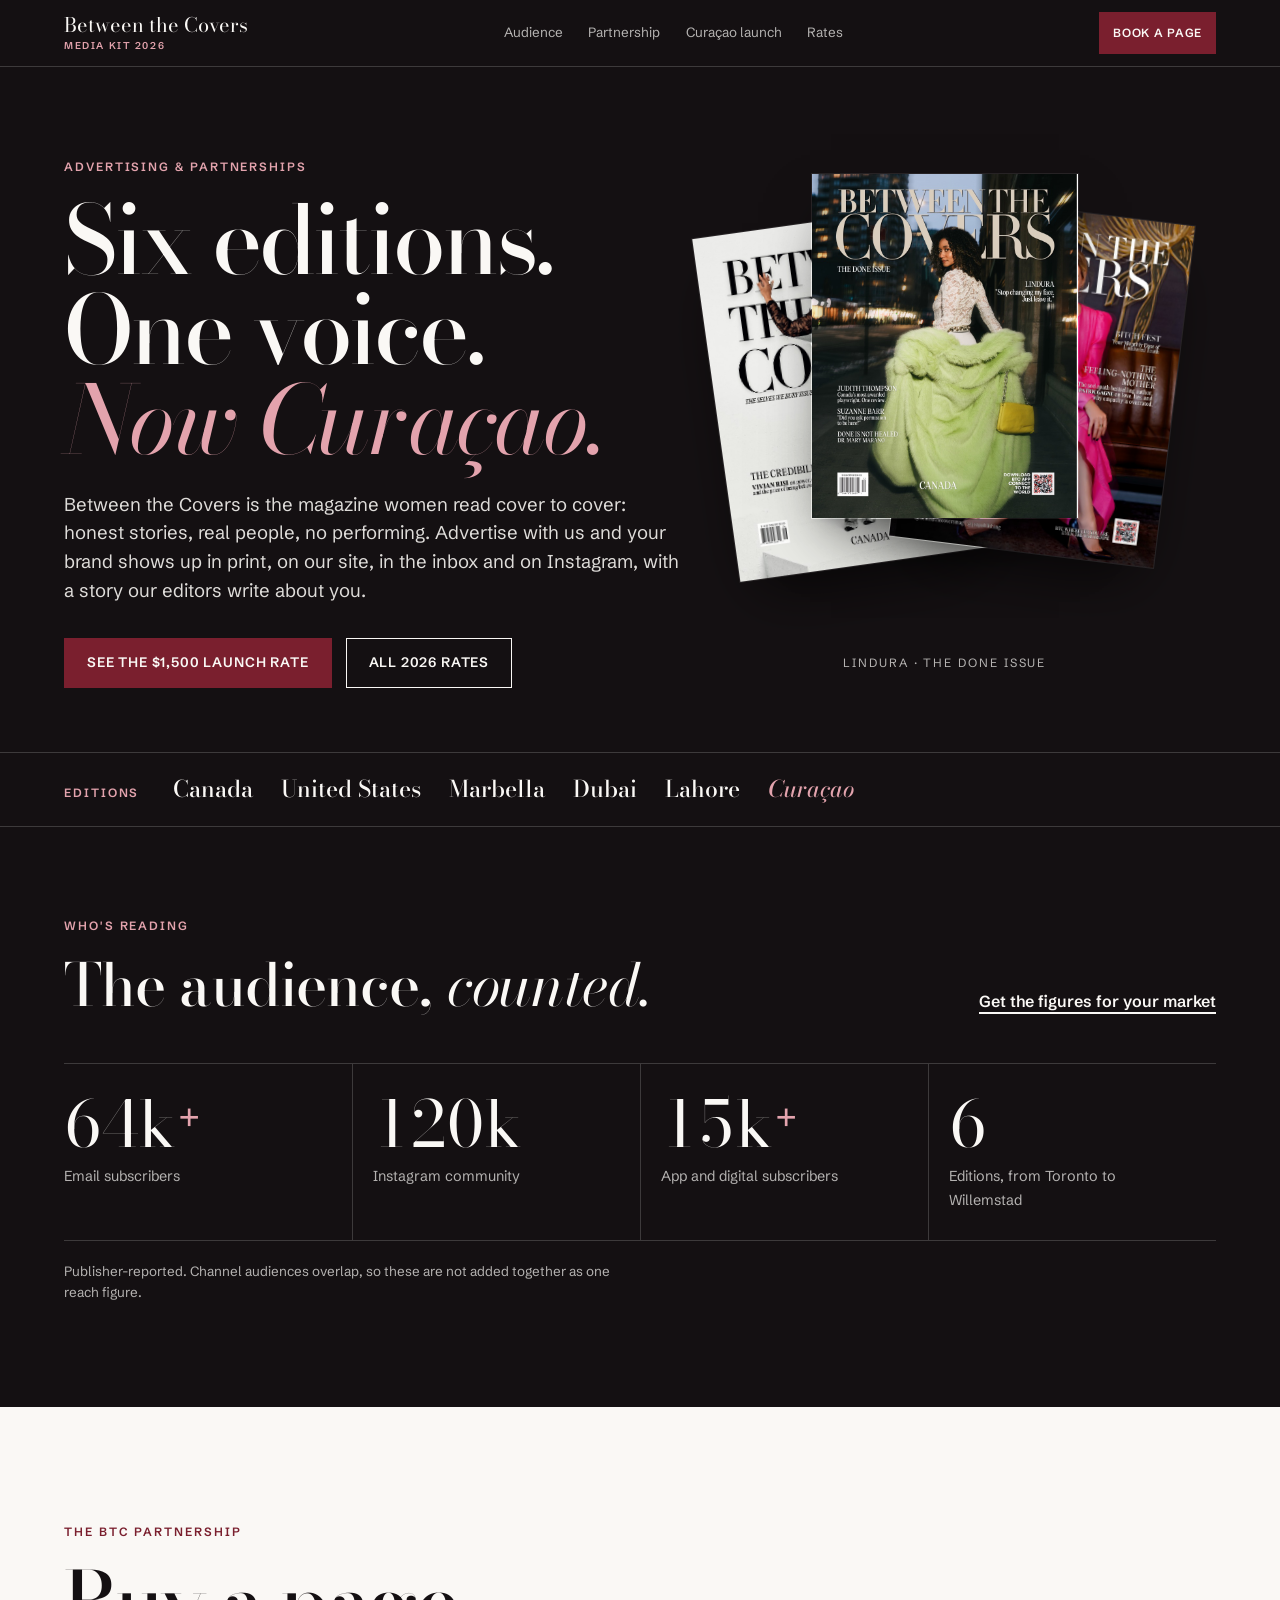
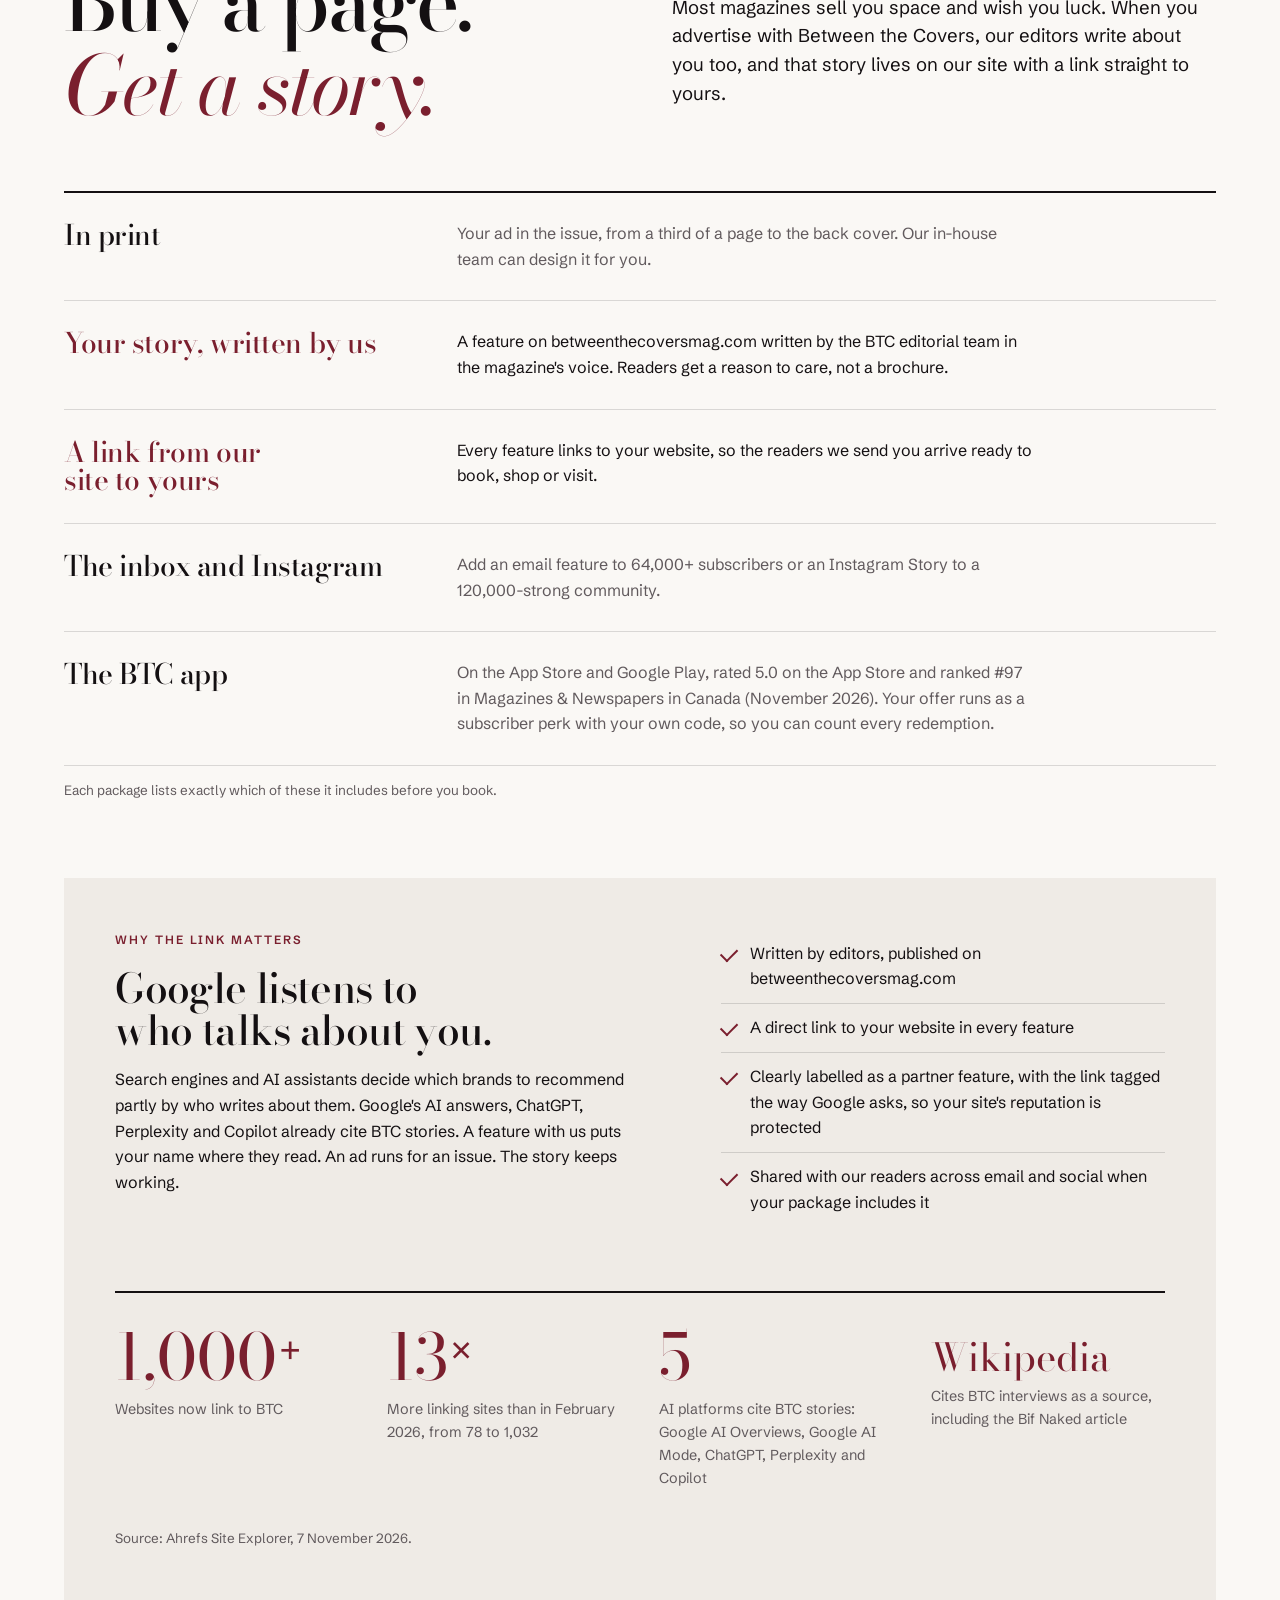
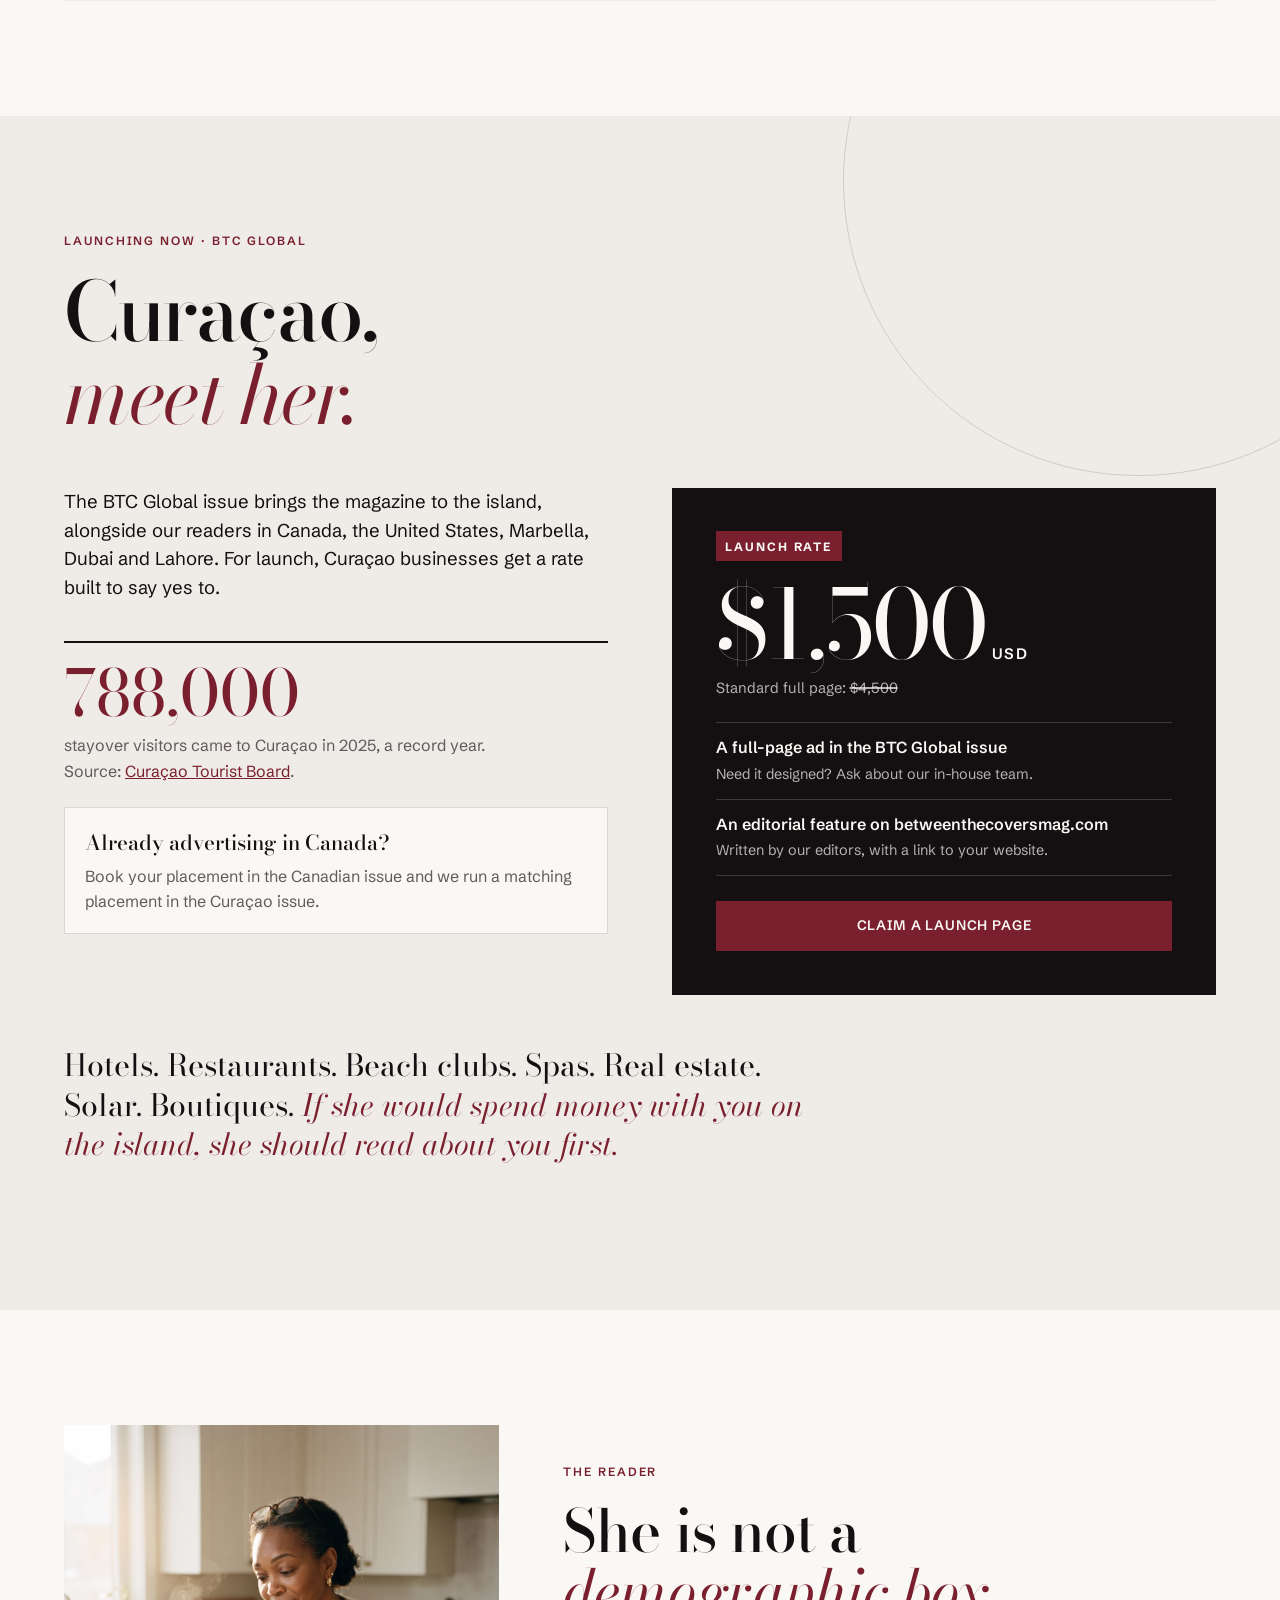
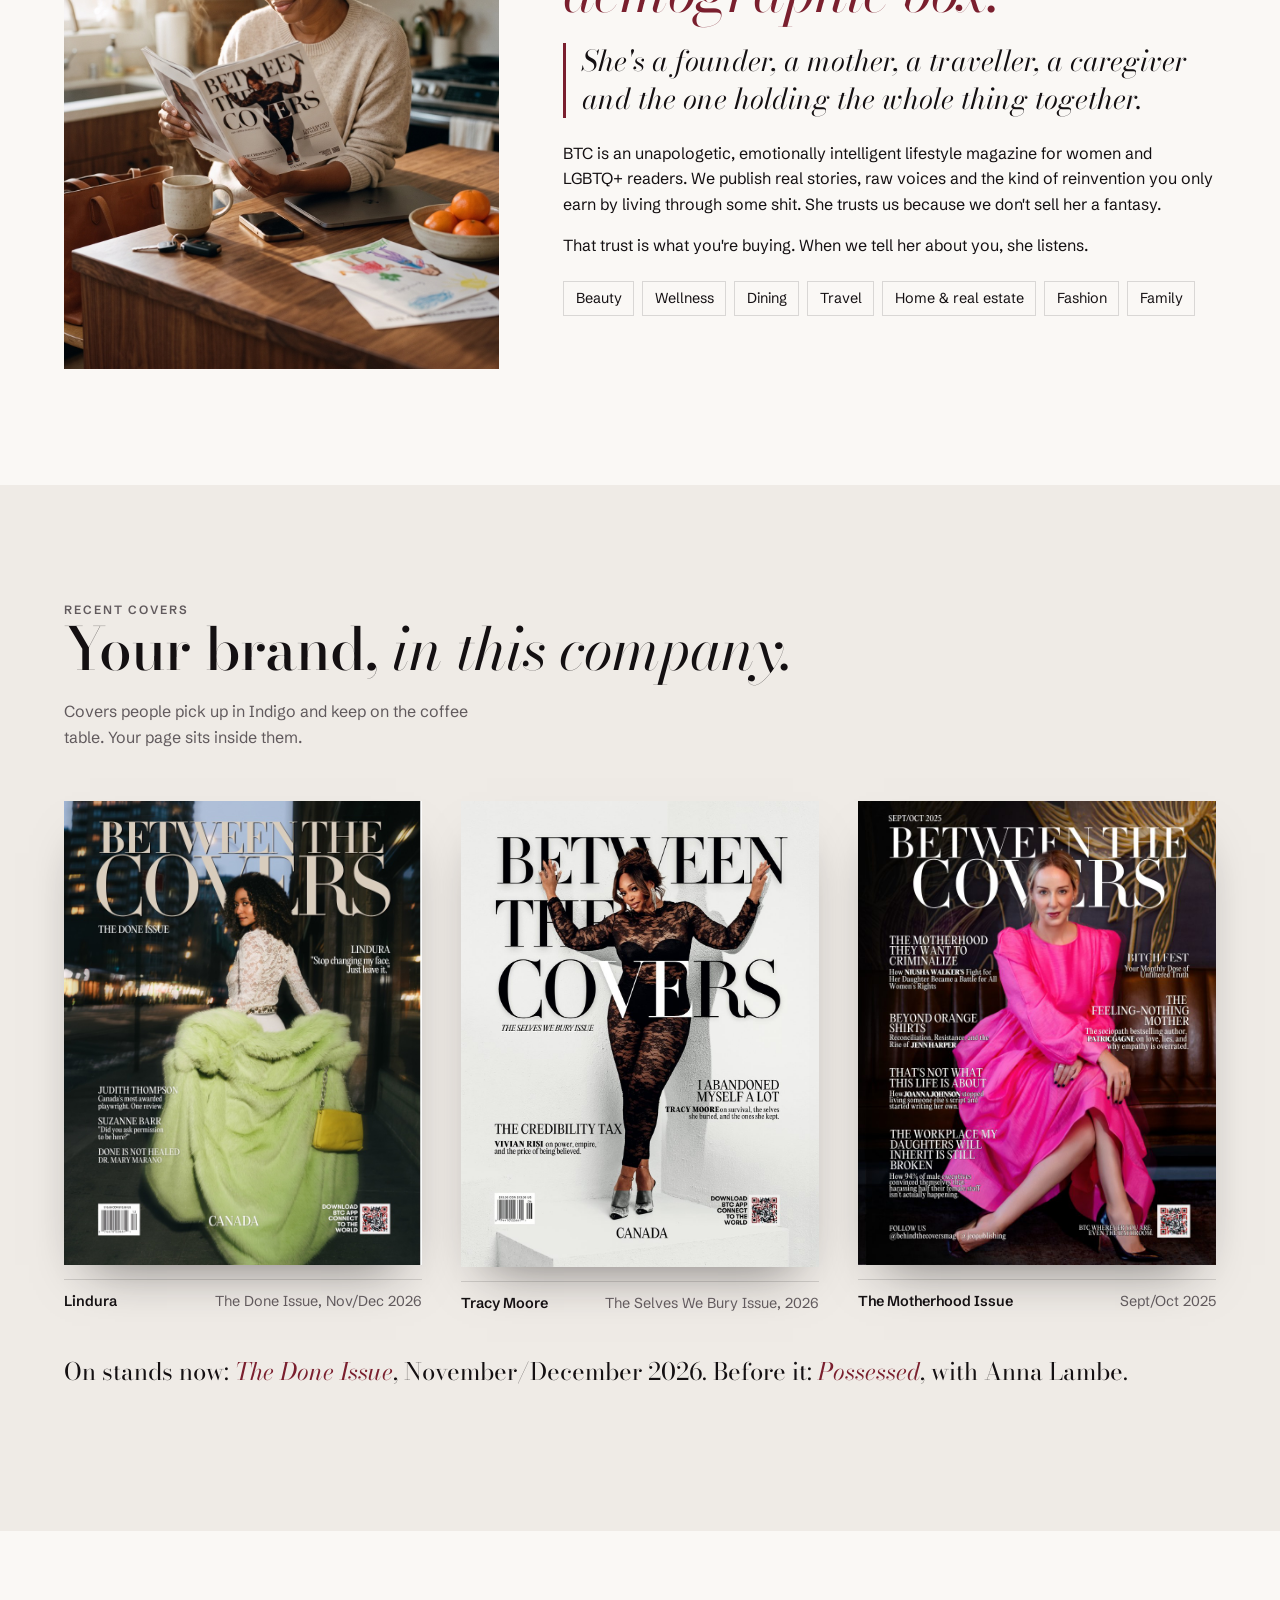
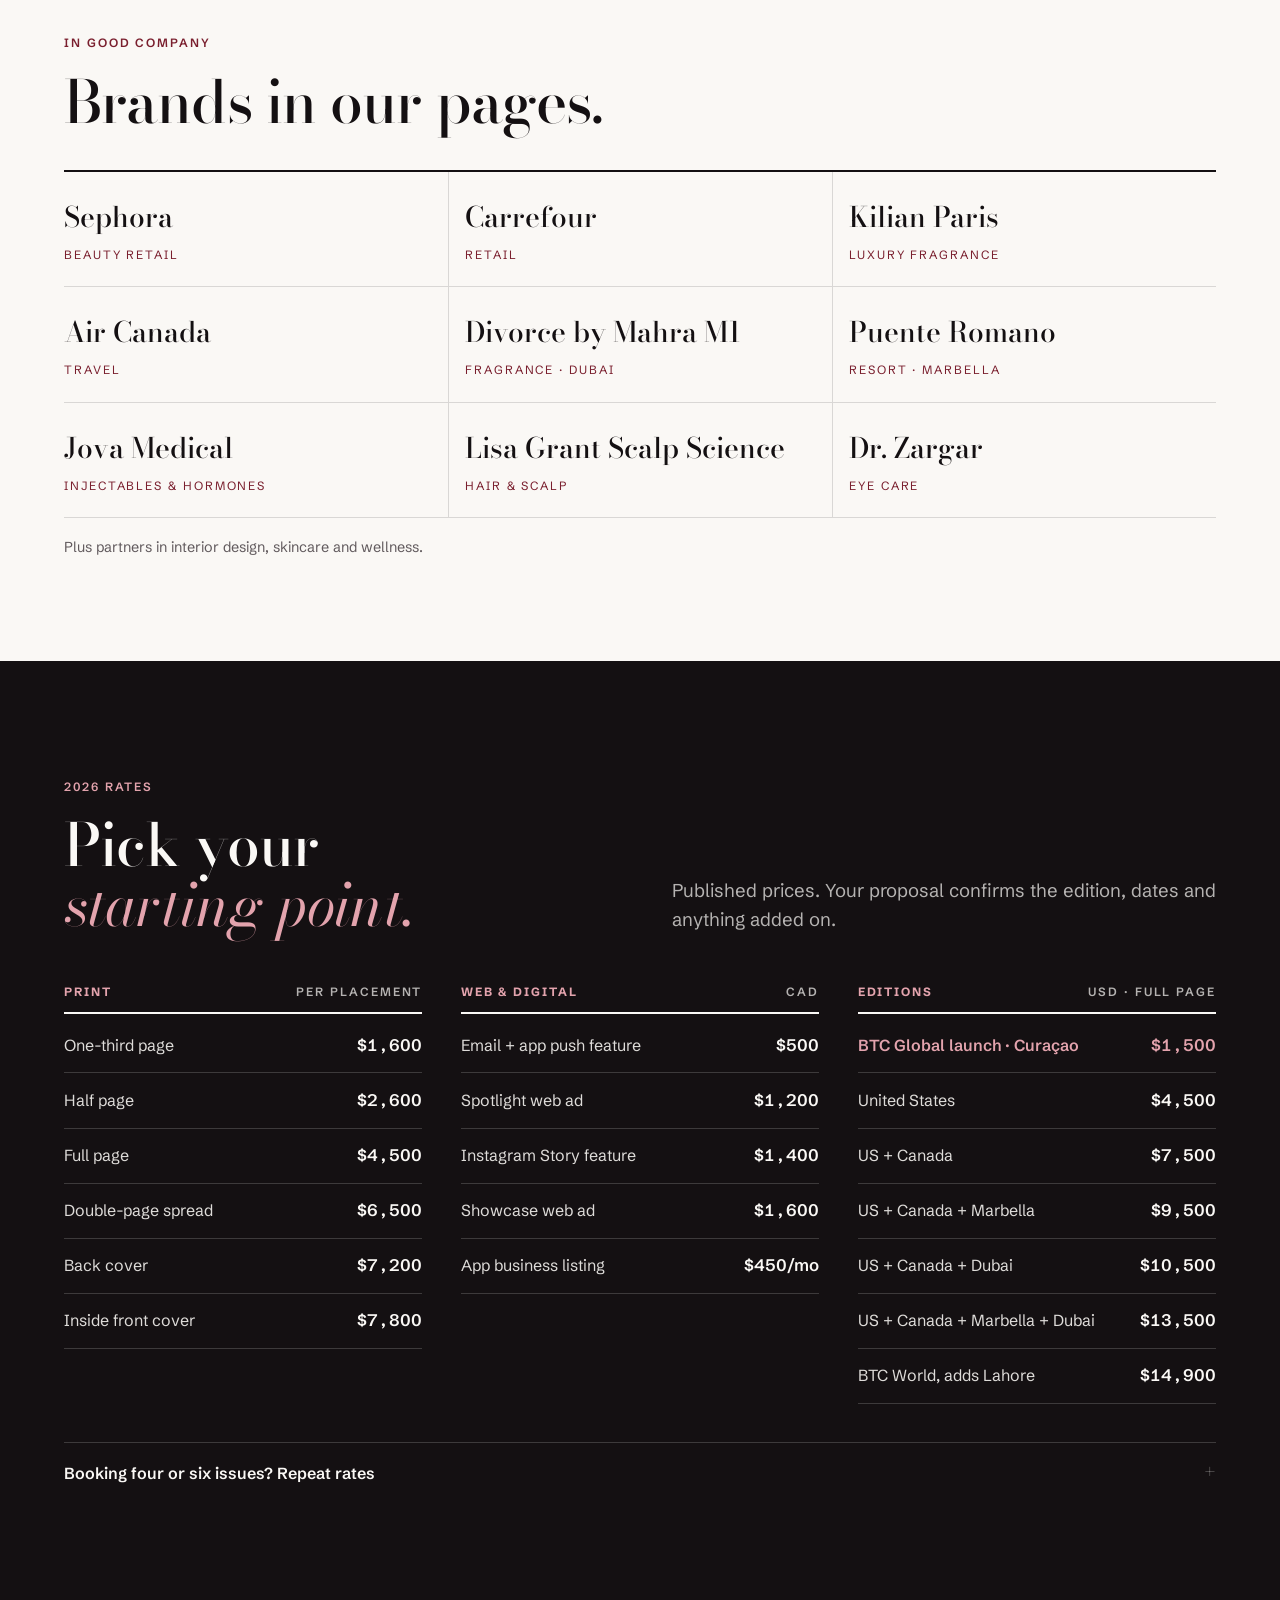
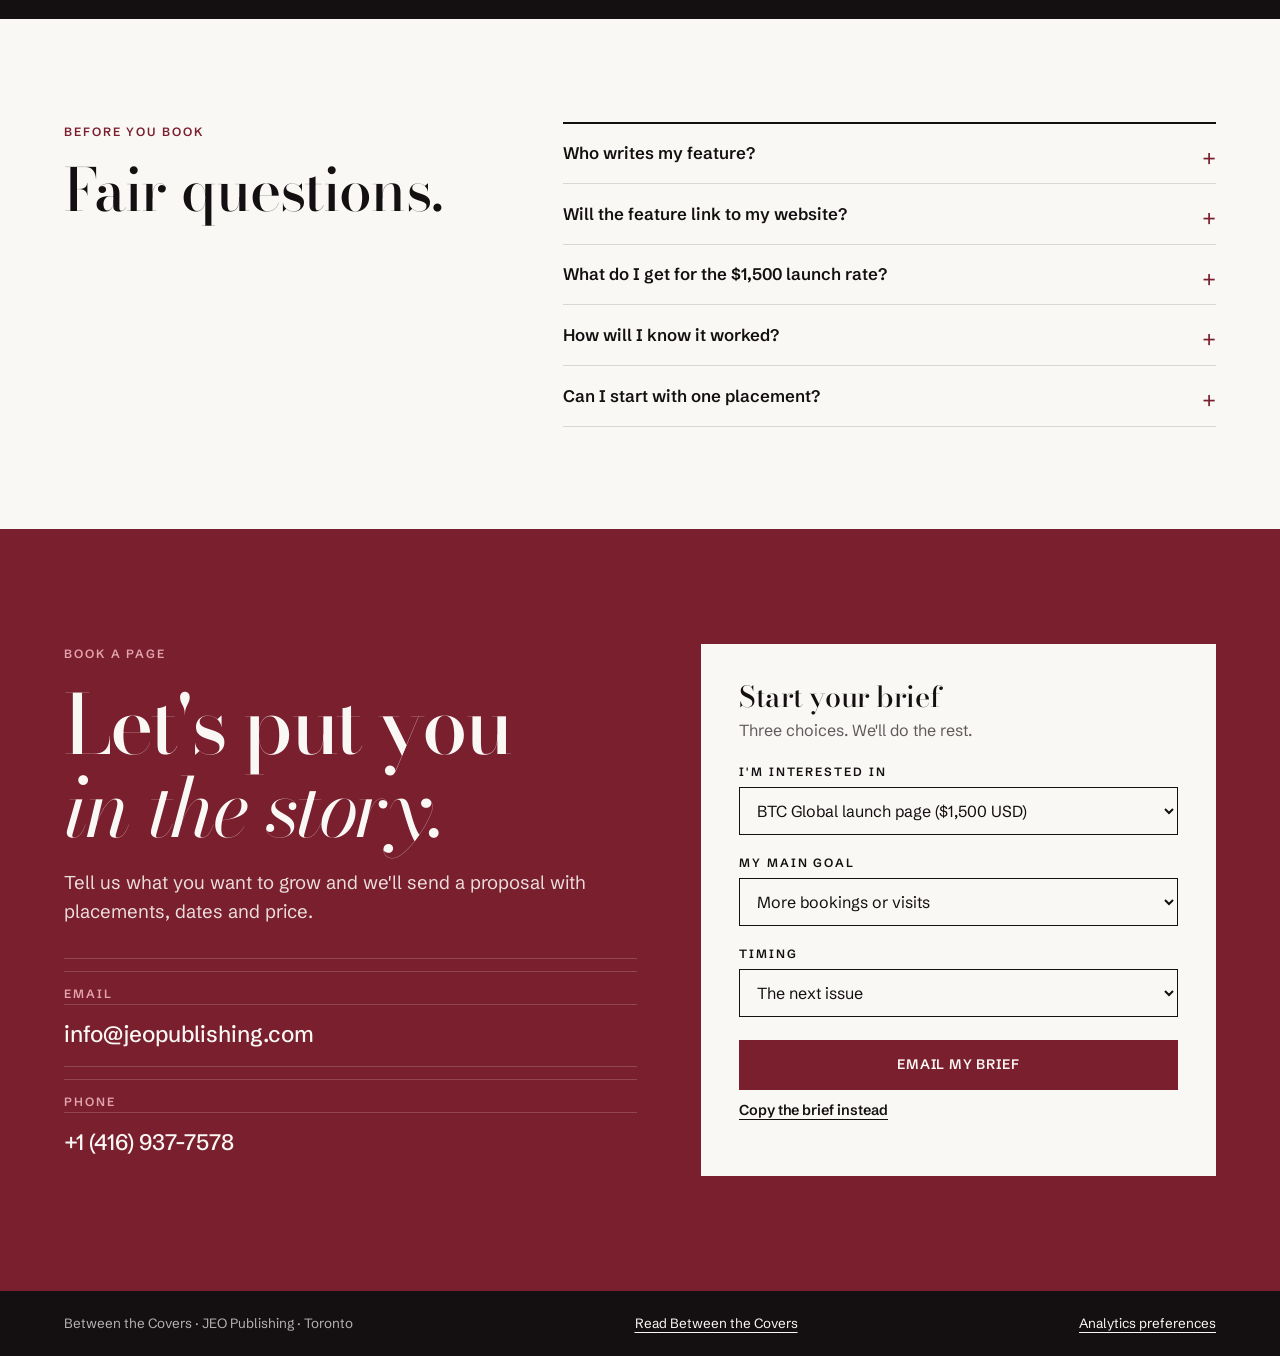
==== commit 4cb3a5e7: "Drop Nordic spas from roster line Co-Authored-By: Claude Opus 5.5 <noreply@anthropic.com>" ====
--- a/Between the Covers Media Kit.dc.html
+++ b/Between the Covers Media Kit.dc.html
@@ -487,7 +487,7 @@
       <div><b>Lisa Grant Scalp Science</b><span>Hair &amp; scalp</span></div>
       <div><b>Dr. Zargar</b><span>Eye care</span></div>
     </div>
-    <p class="roster-more">Plus partners in interior design, Nordic spas, skincare and wellness.</p>
+    <p class="roster-more">Plus partners in interior design, skincare and wellness.</p>
   </div>
 </section>
 
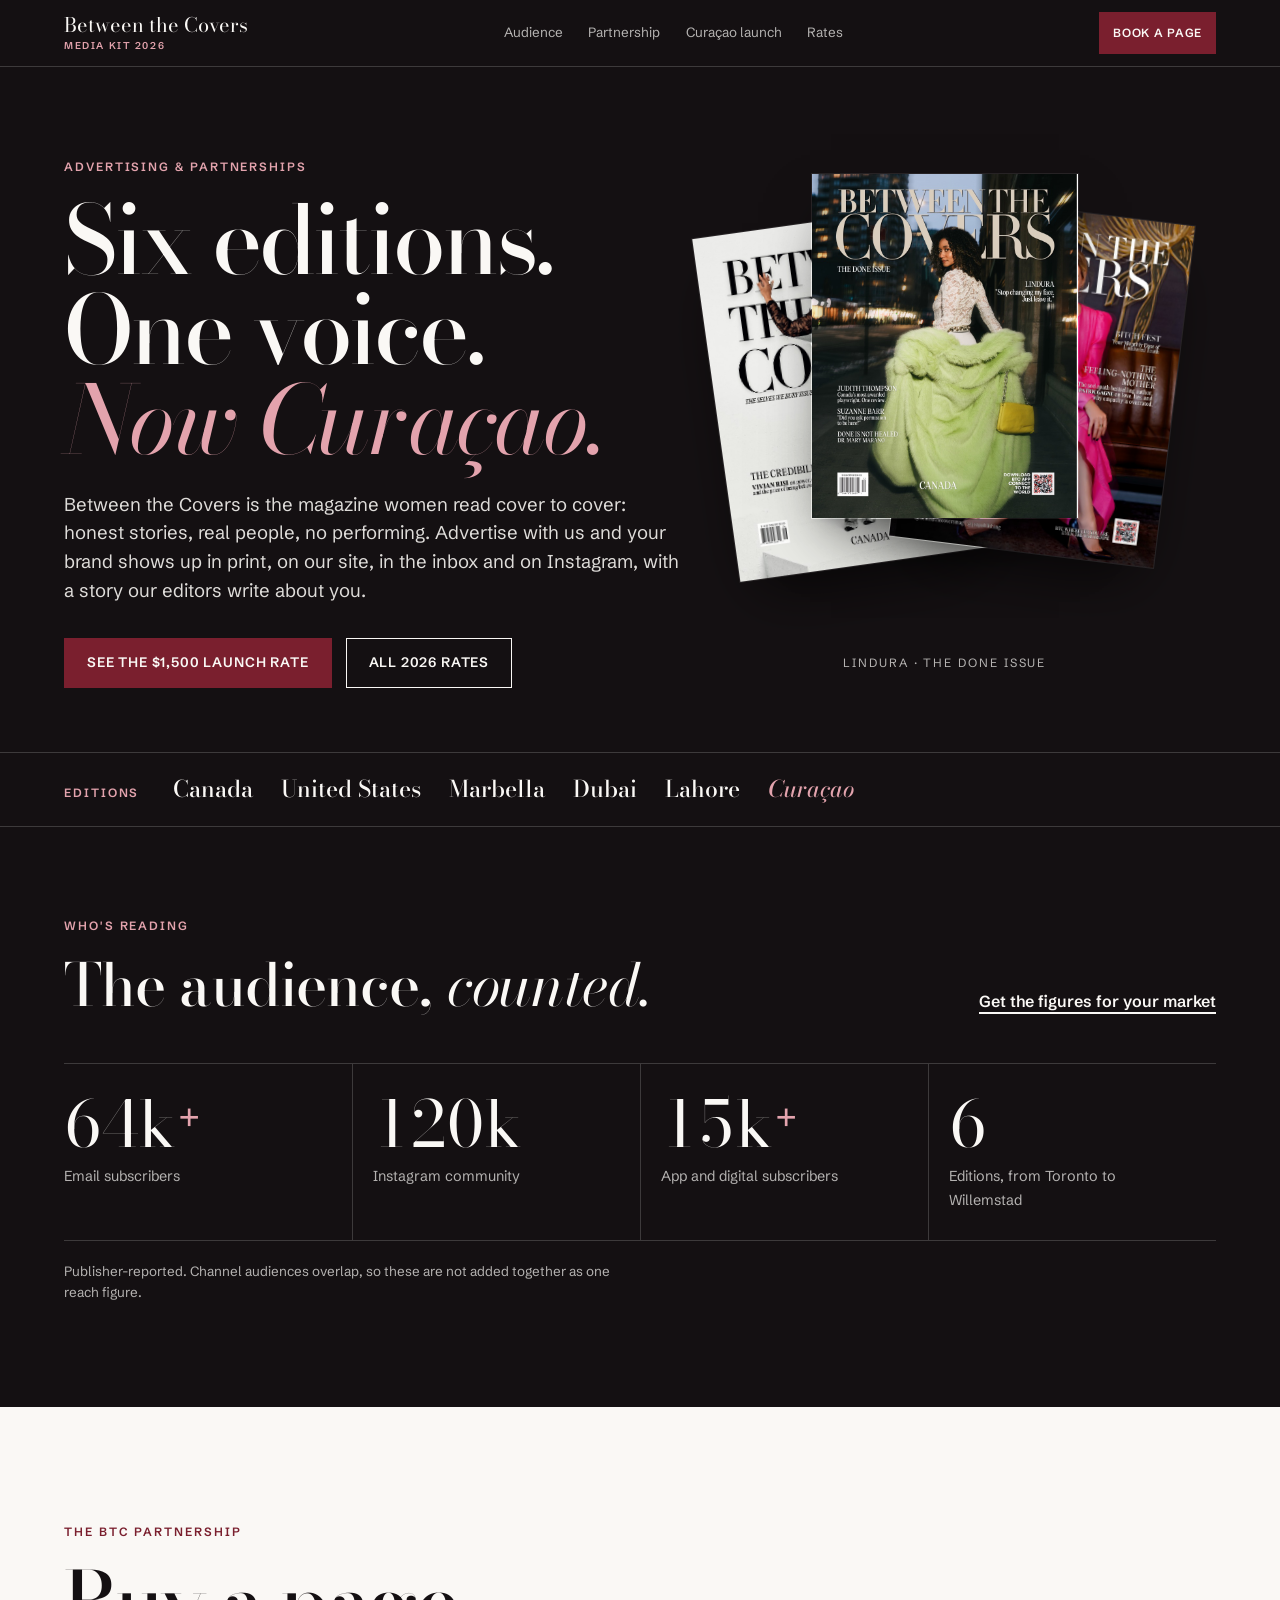
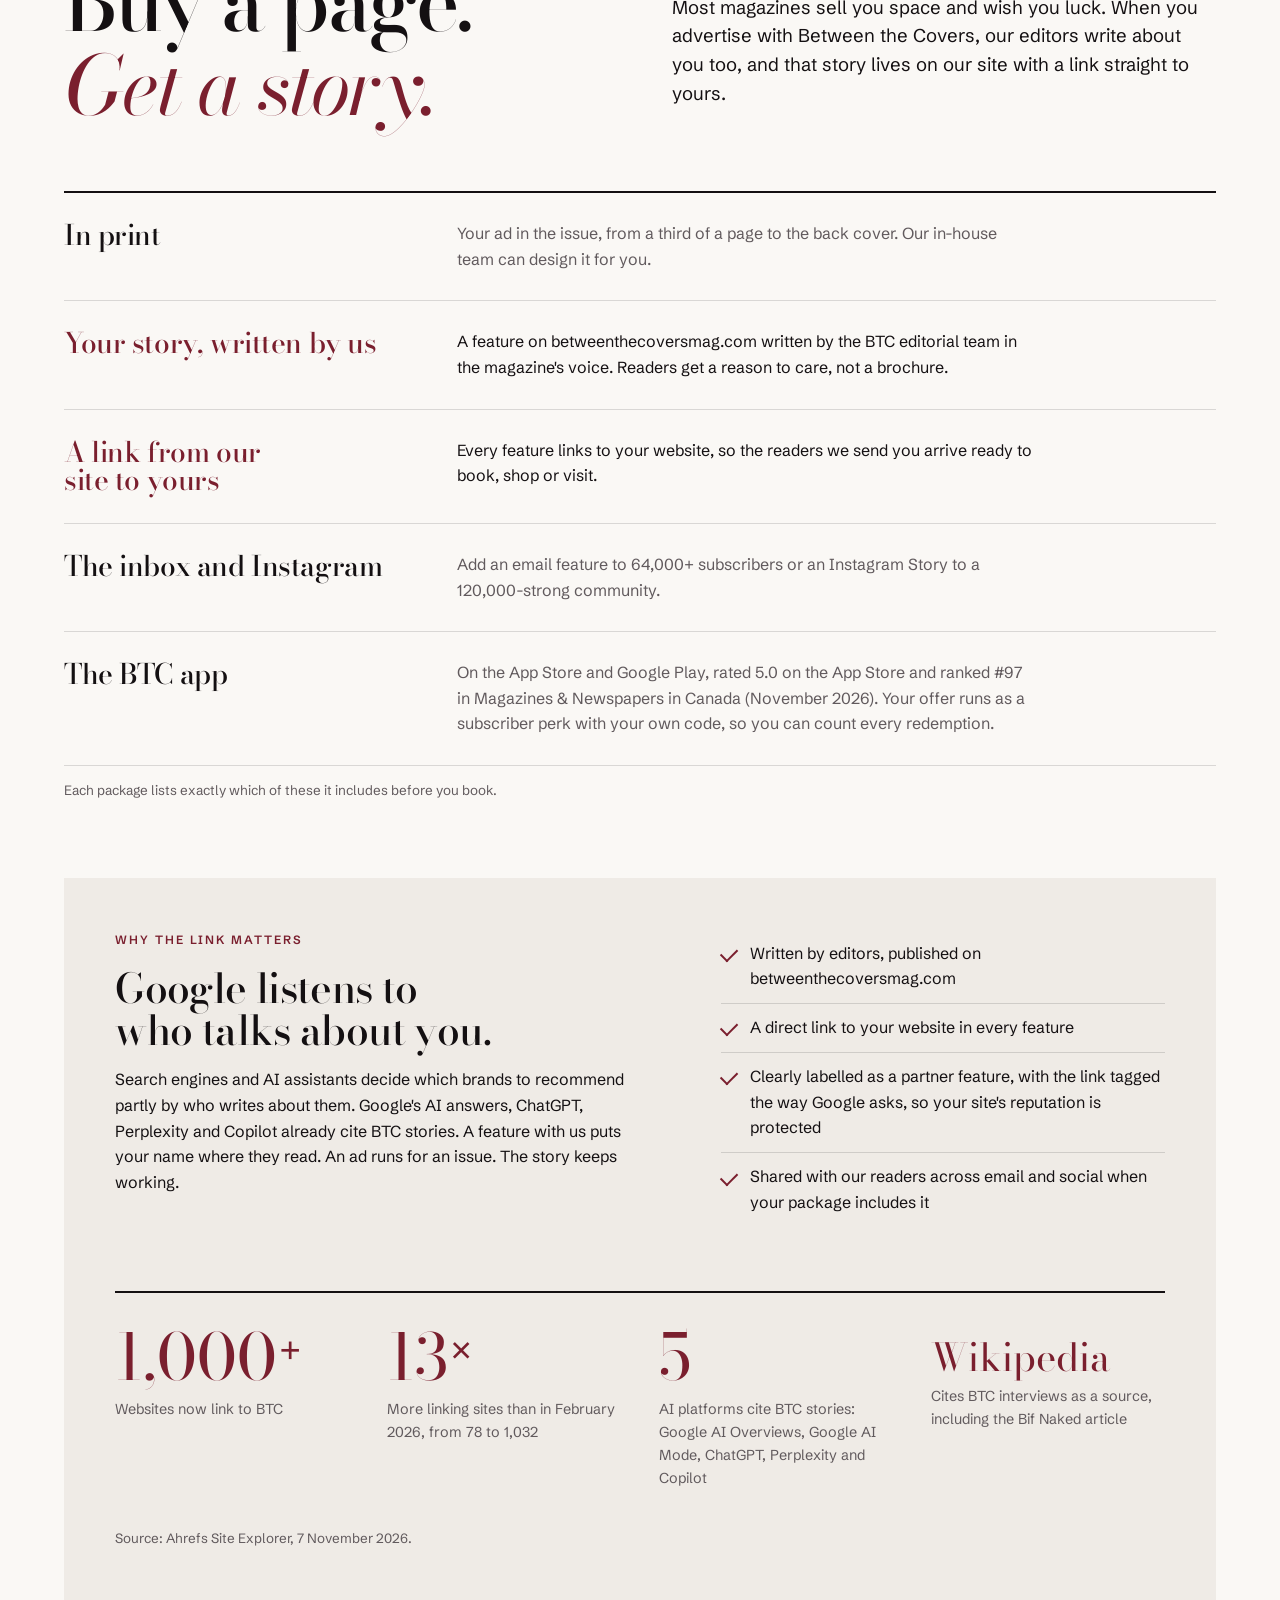
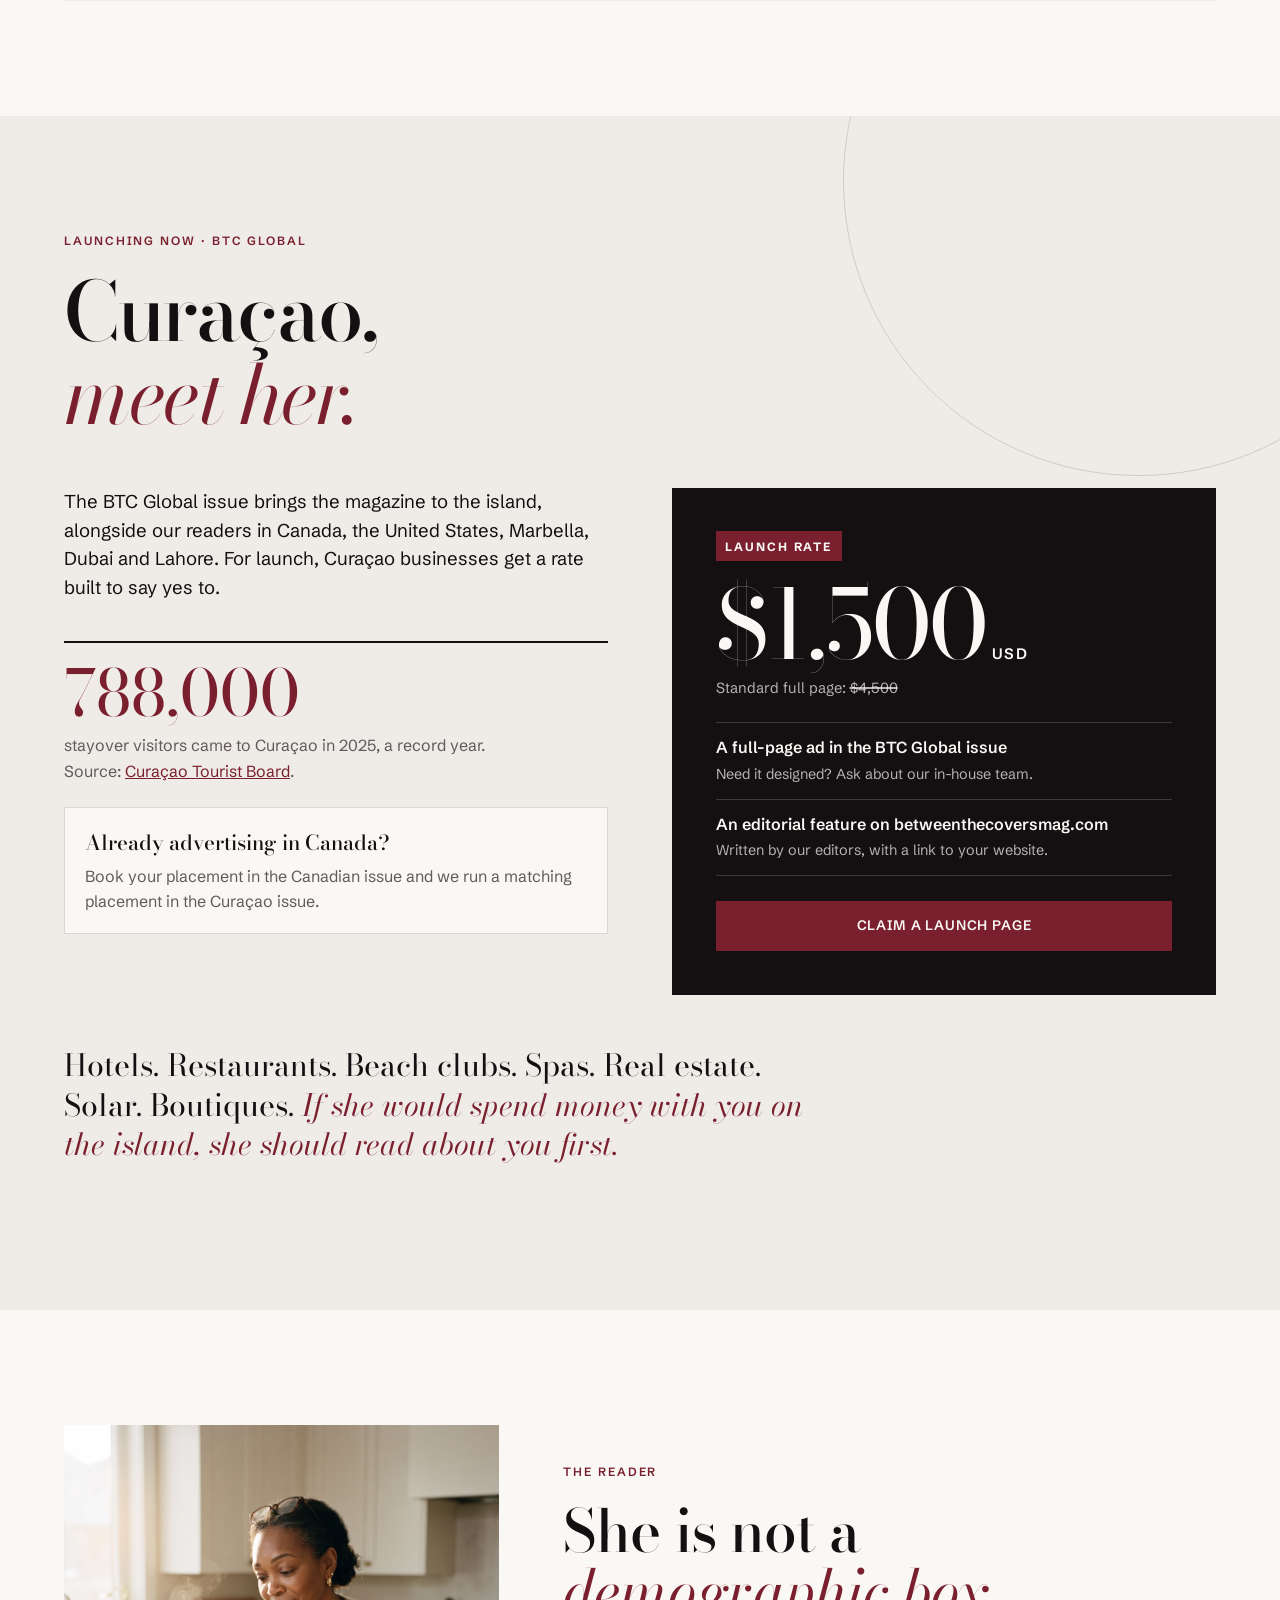
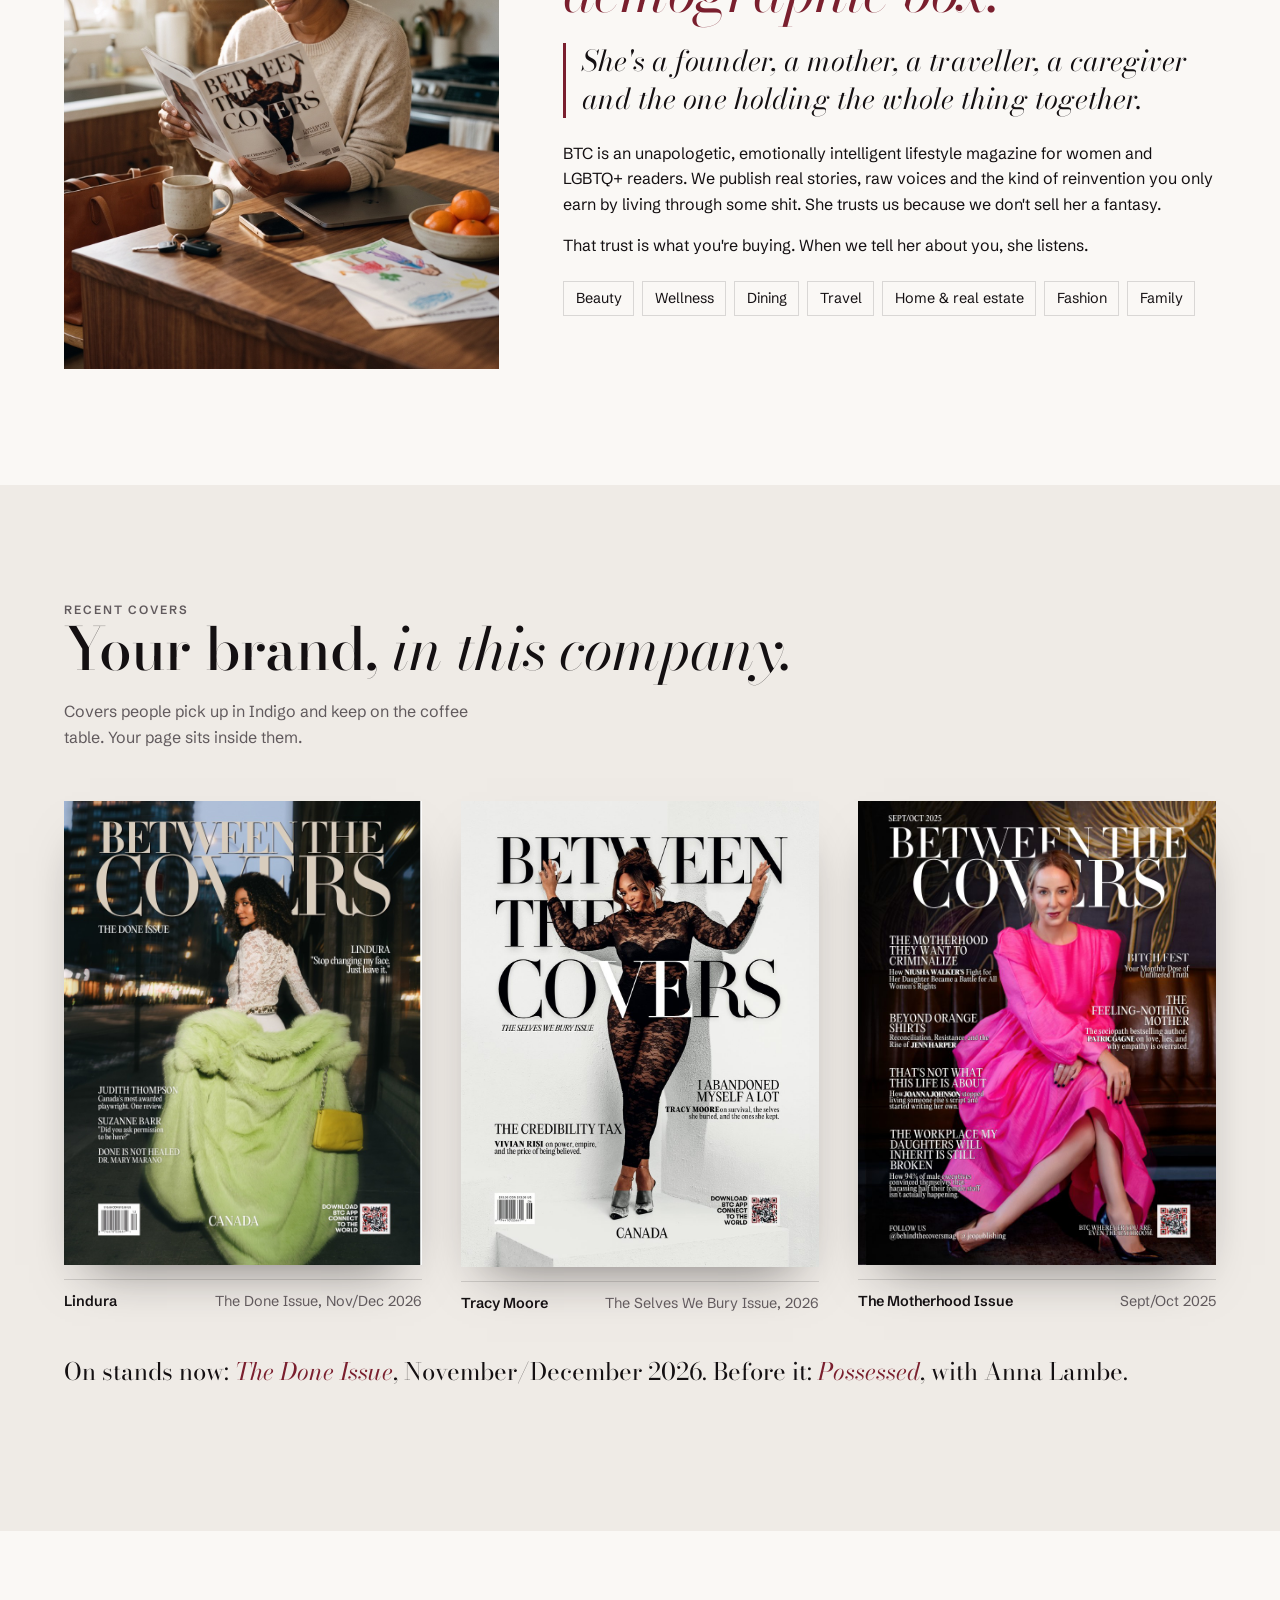
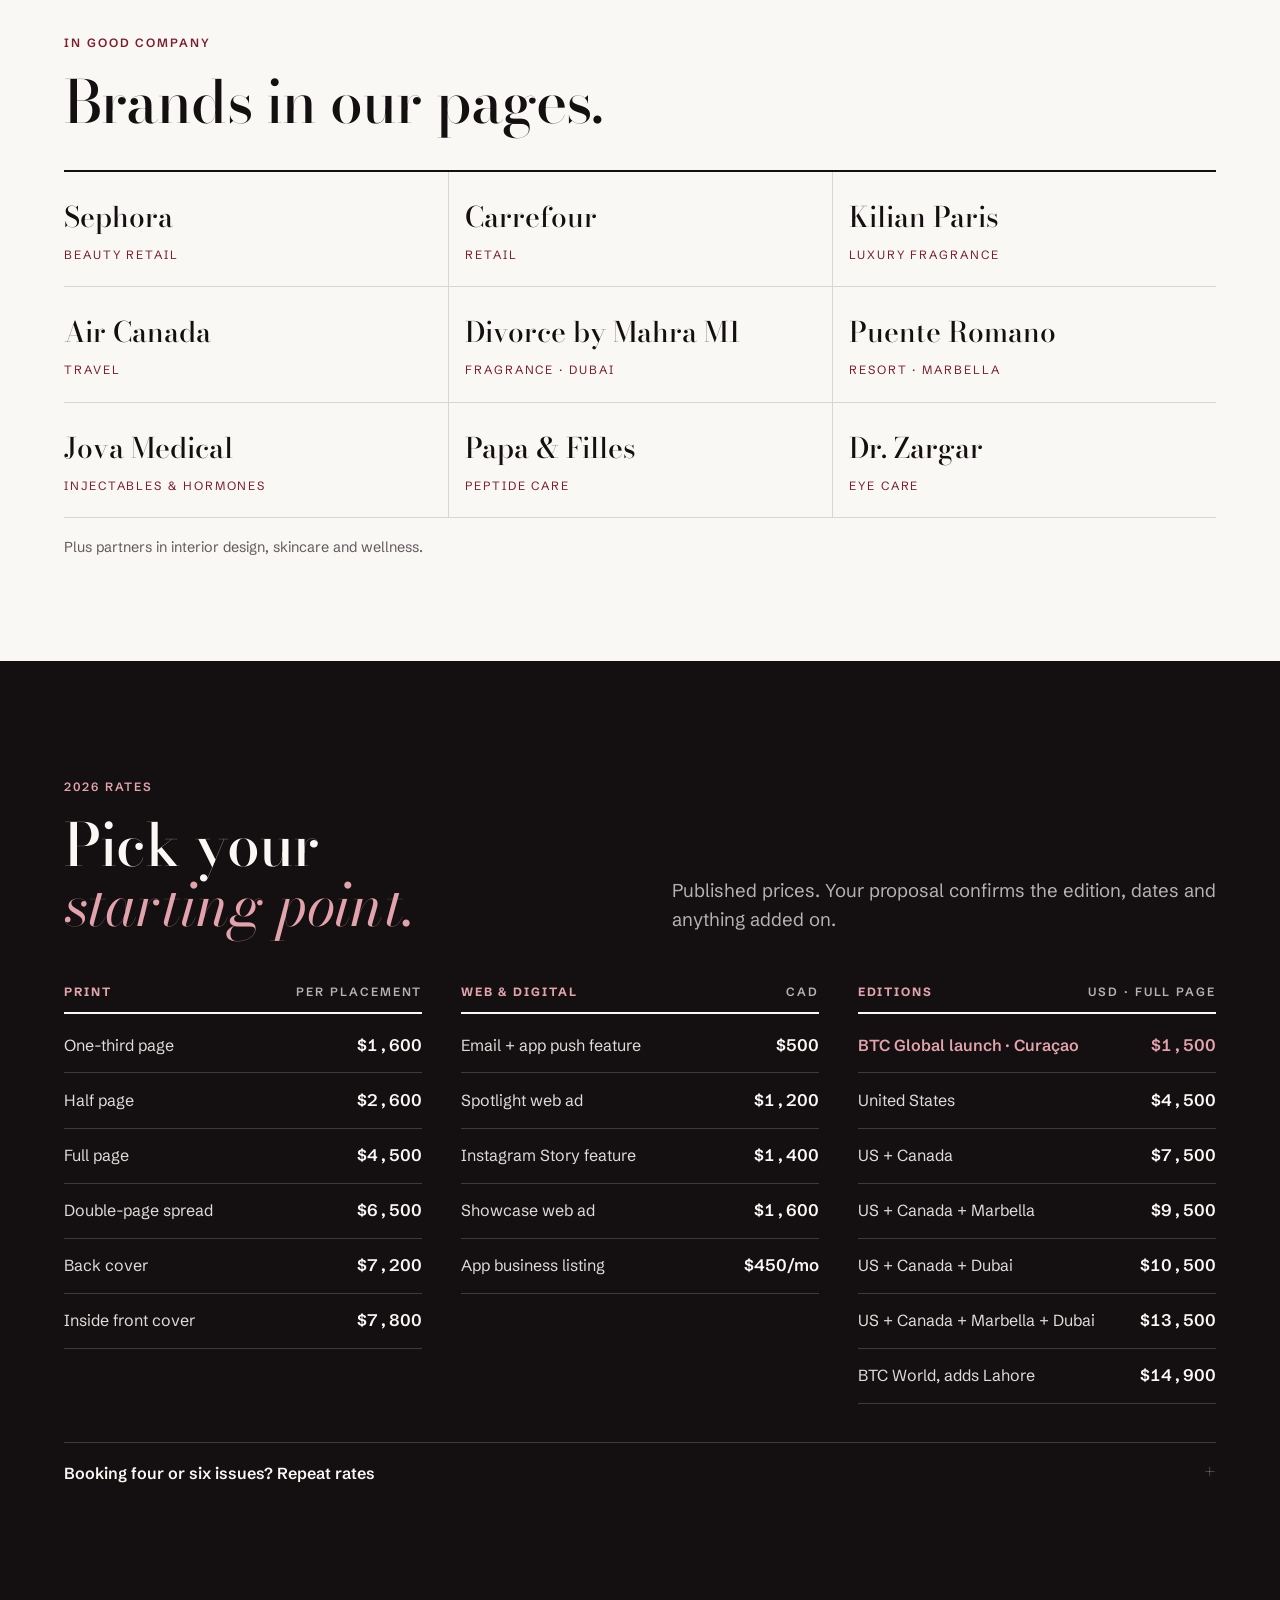
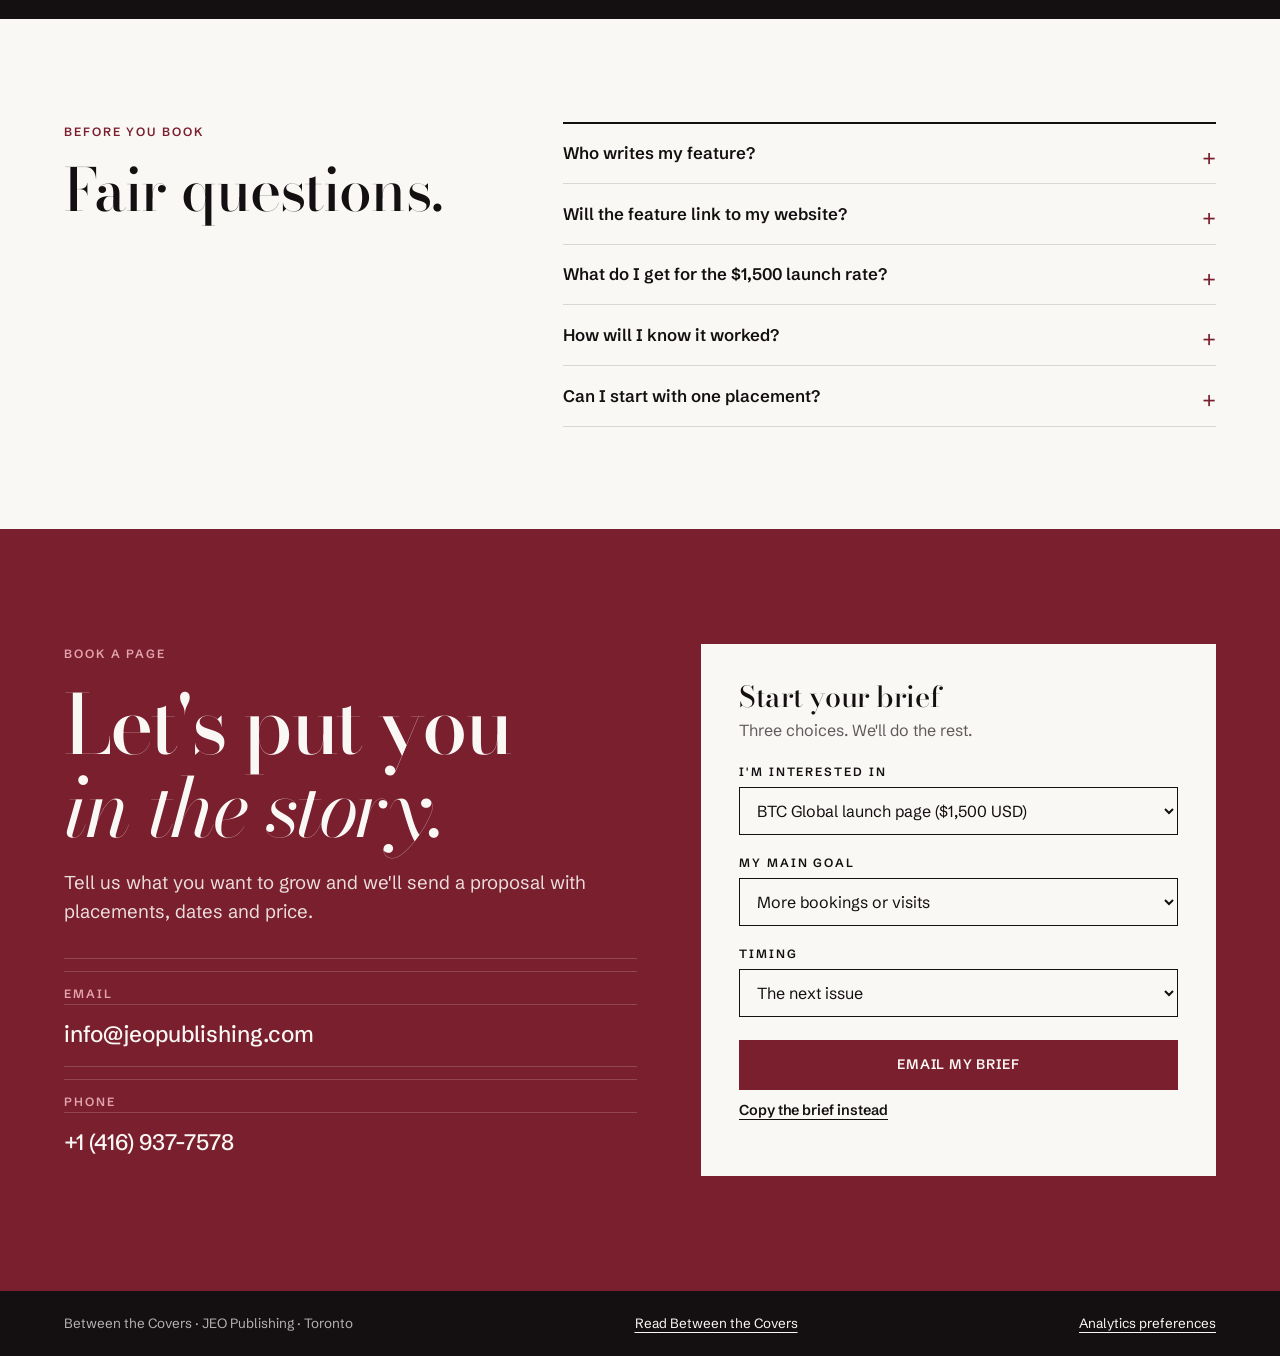
==== commit 0748cad6: "Swap Lisa Grant for Papa & Filles on brand roster Co-Authored-By: Claude Opus 5.5 <noreply@anthropic" ====
--- a/Between the Covers Media Kit.dc.html
+++ b/Between the Covers Media Kit.dc.html
@@ -484,7 +484,7 @@
       <div><b>Divorce by Mahra M1</b><span>Fragrance · Dubai</span></div>
       <div><b>Puente Romano</b><span>Resort · Marbella</span></div>
       <div><b>Jova Medical</b><span>Injectables &amp; hormones</span></div>
-      <div><b>Lisa Grant Scalp Science</b><span>Hair &amp; scalp</span></div>
+      <div><b>Papa &amp; Filles</b><span>Peptide care</span></div>
       <div><b>Dr. Zargar</b><span>Eye care</span></div>
     </div>
     <p class="roster-more">Plus partners in interior design, skincare and wellness.</p>
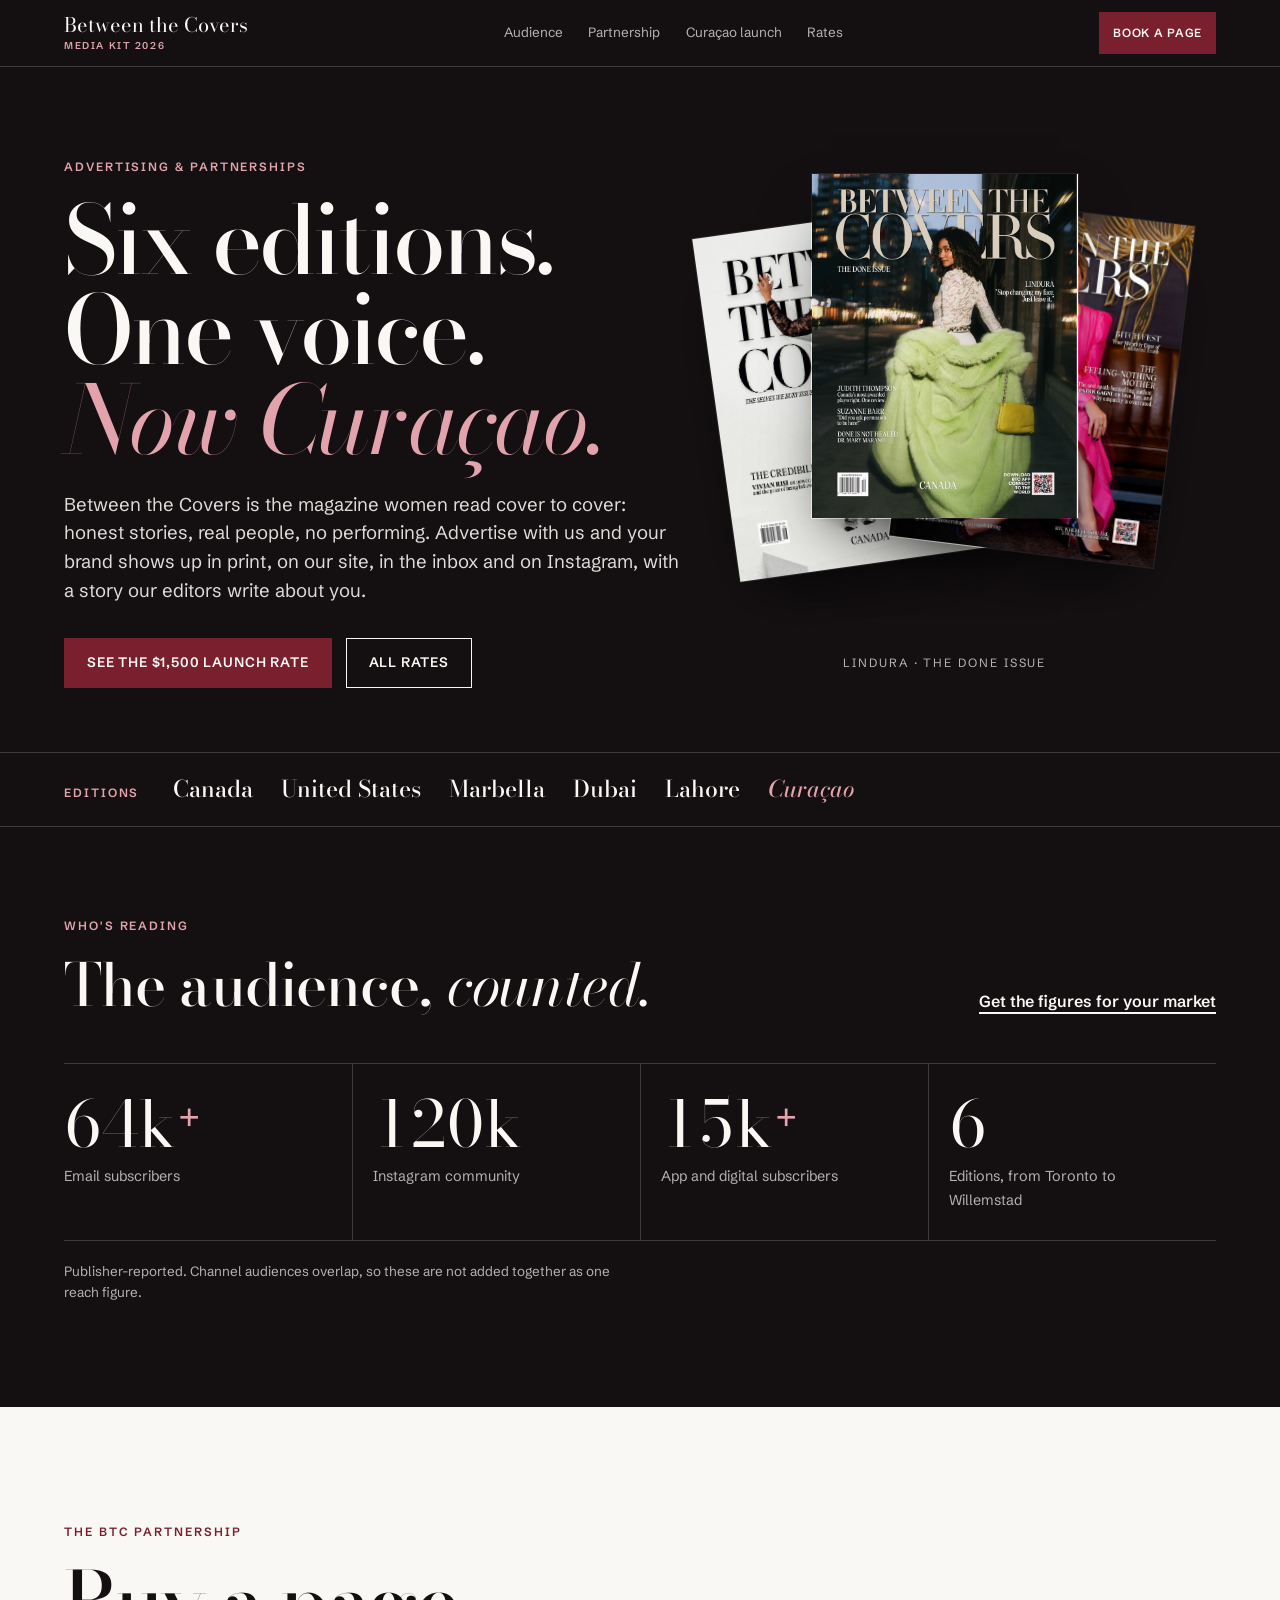
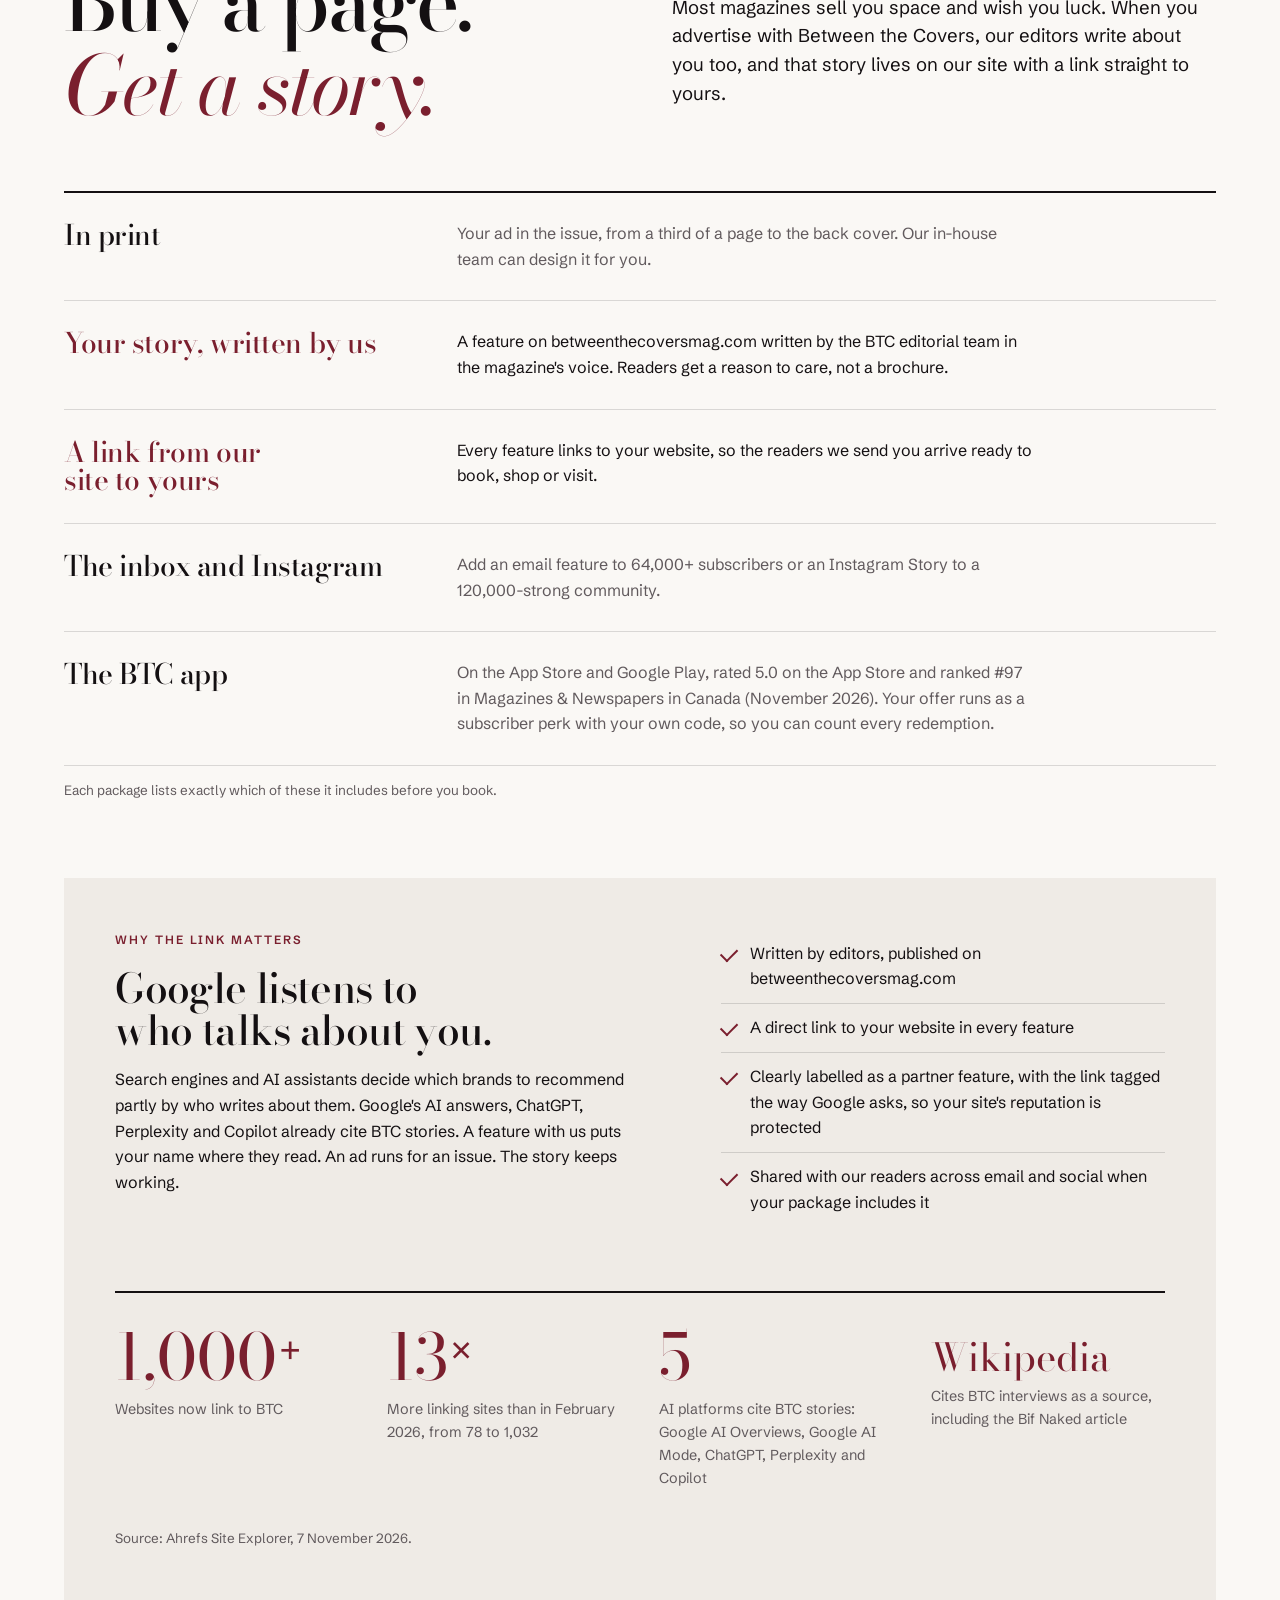
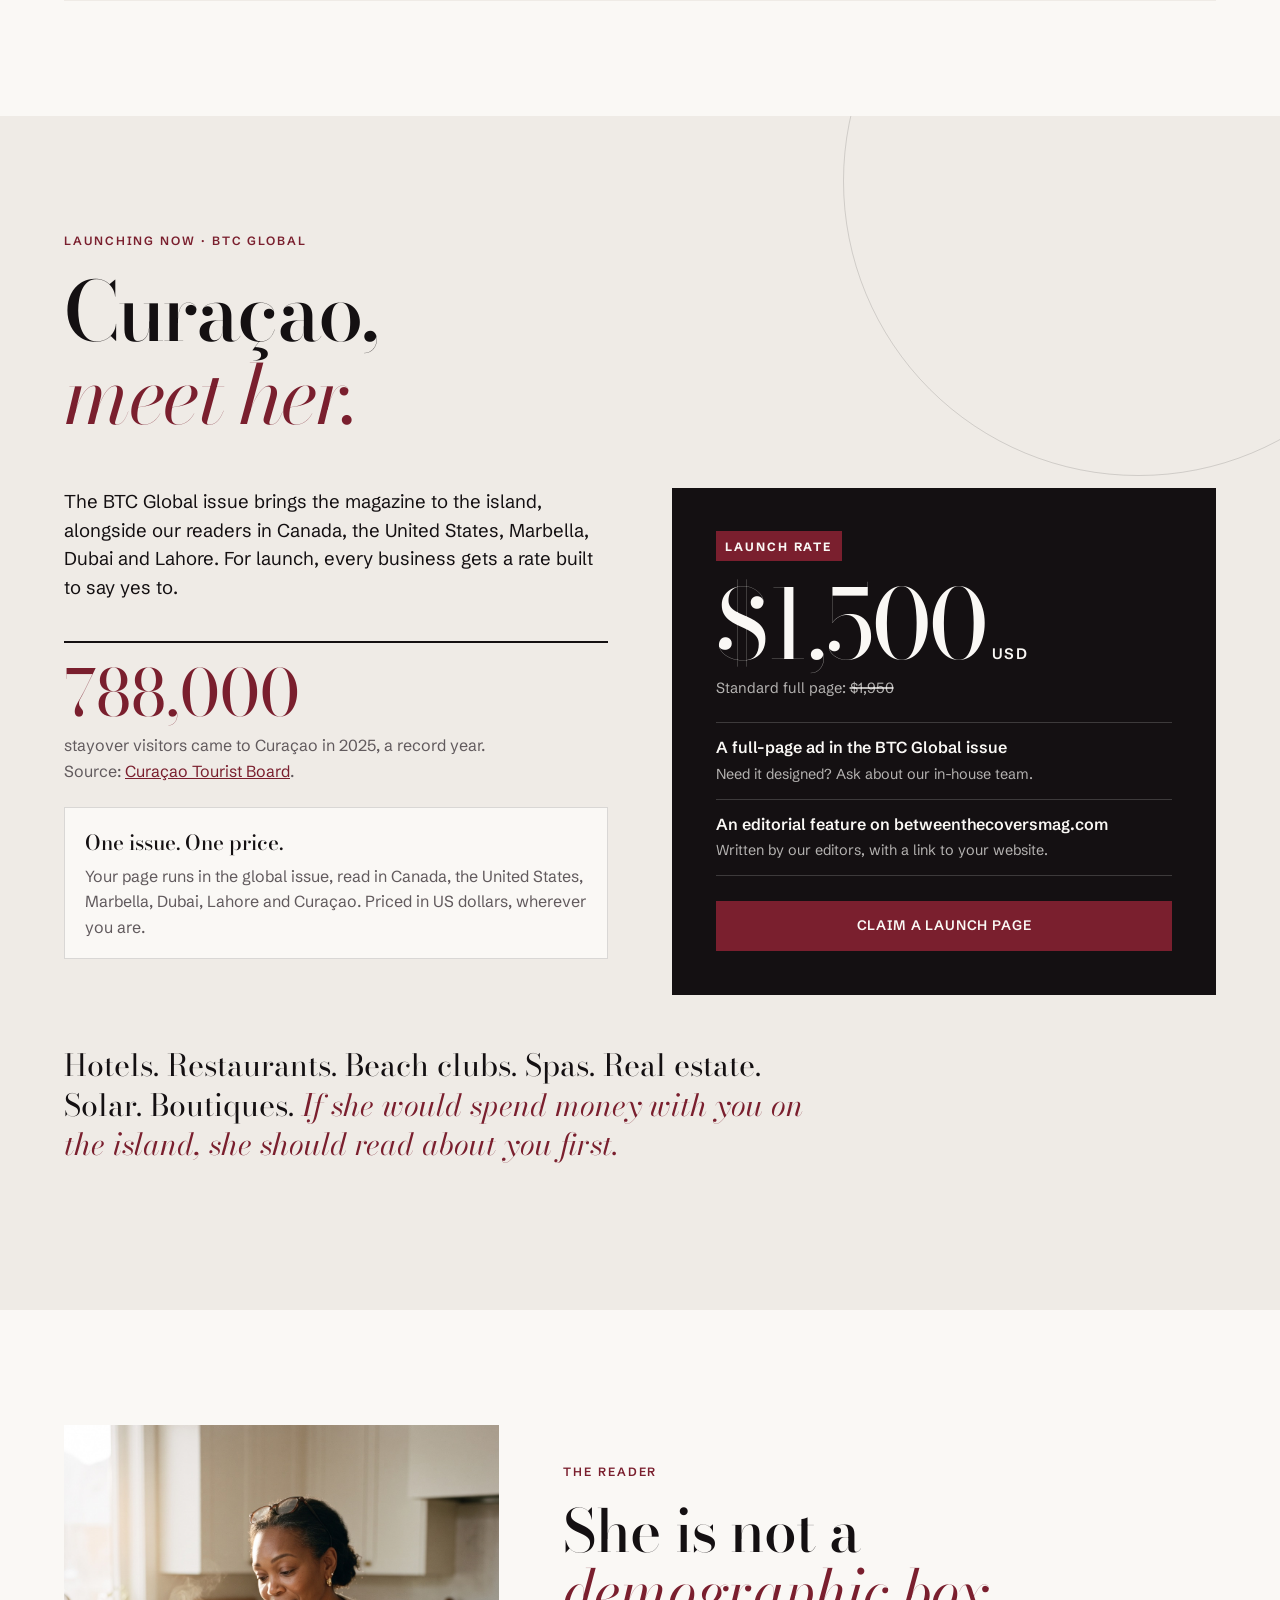
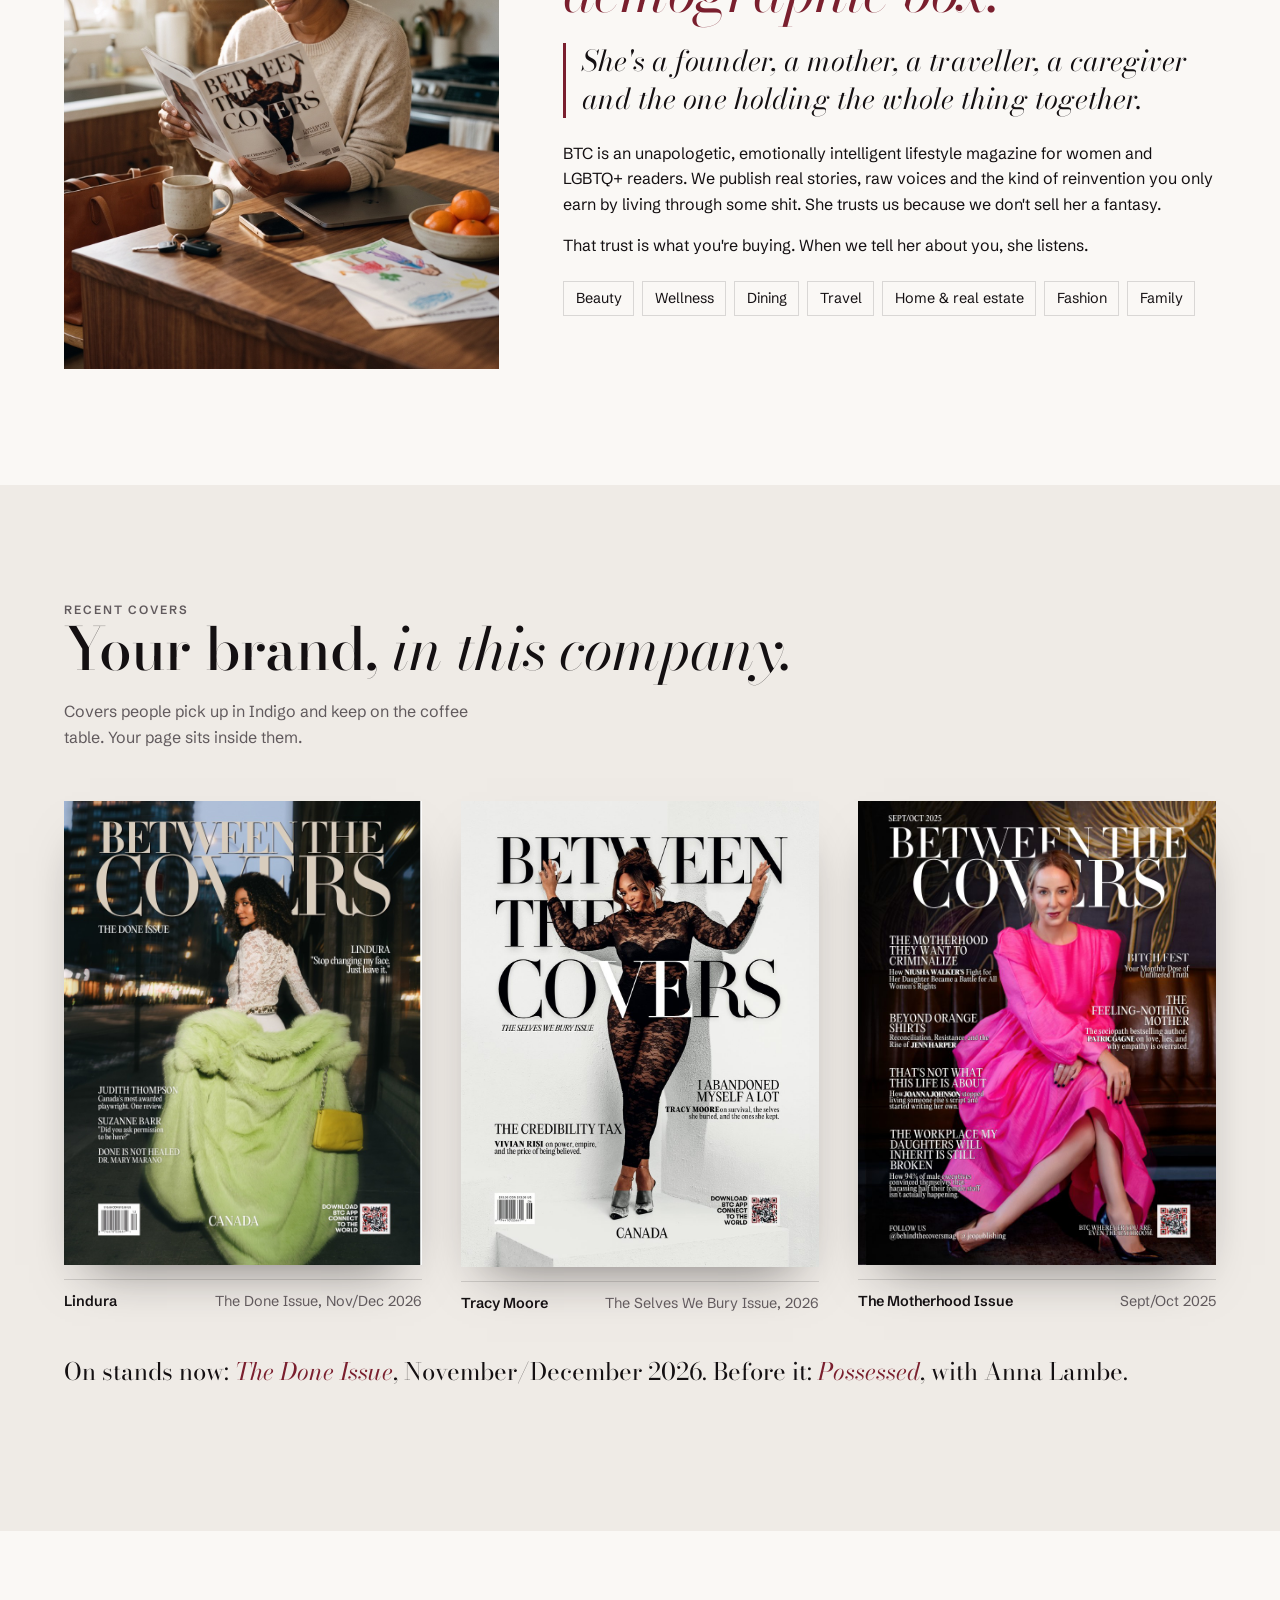
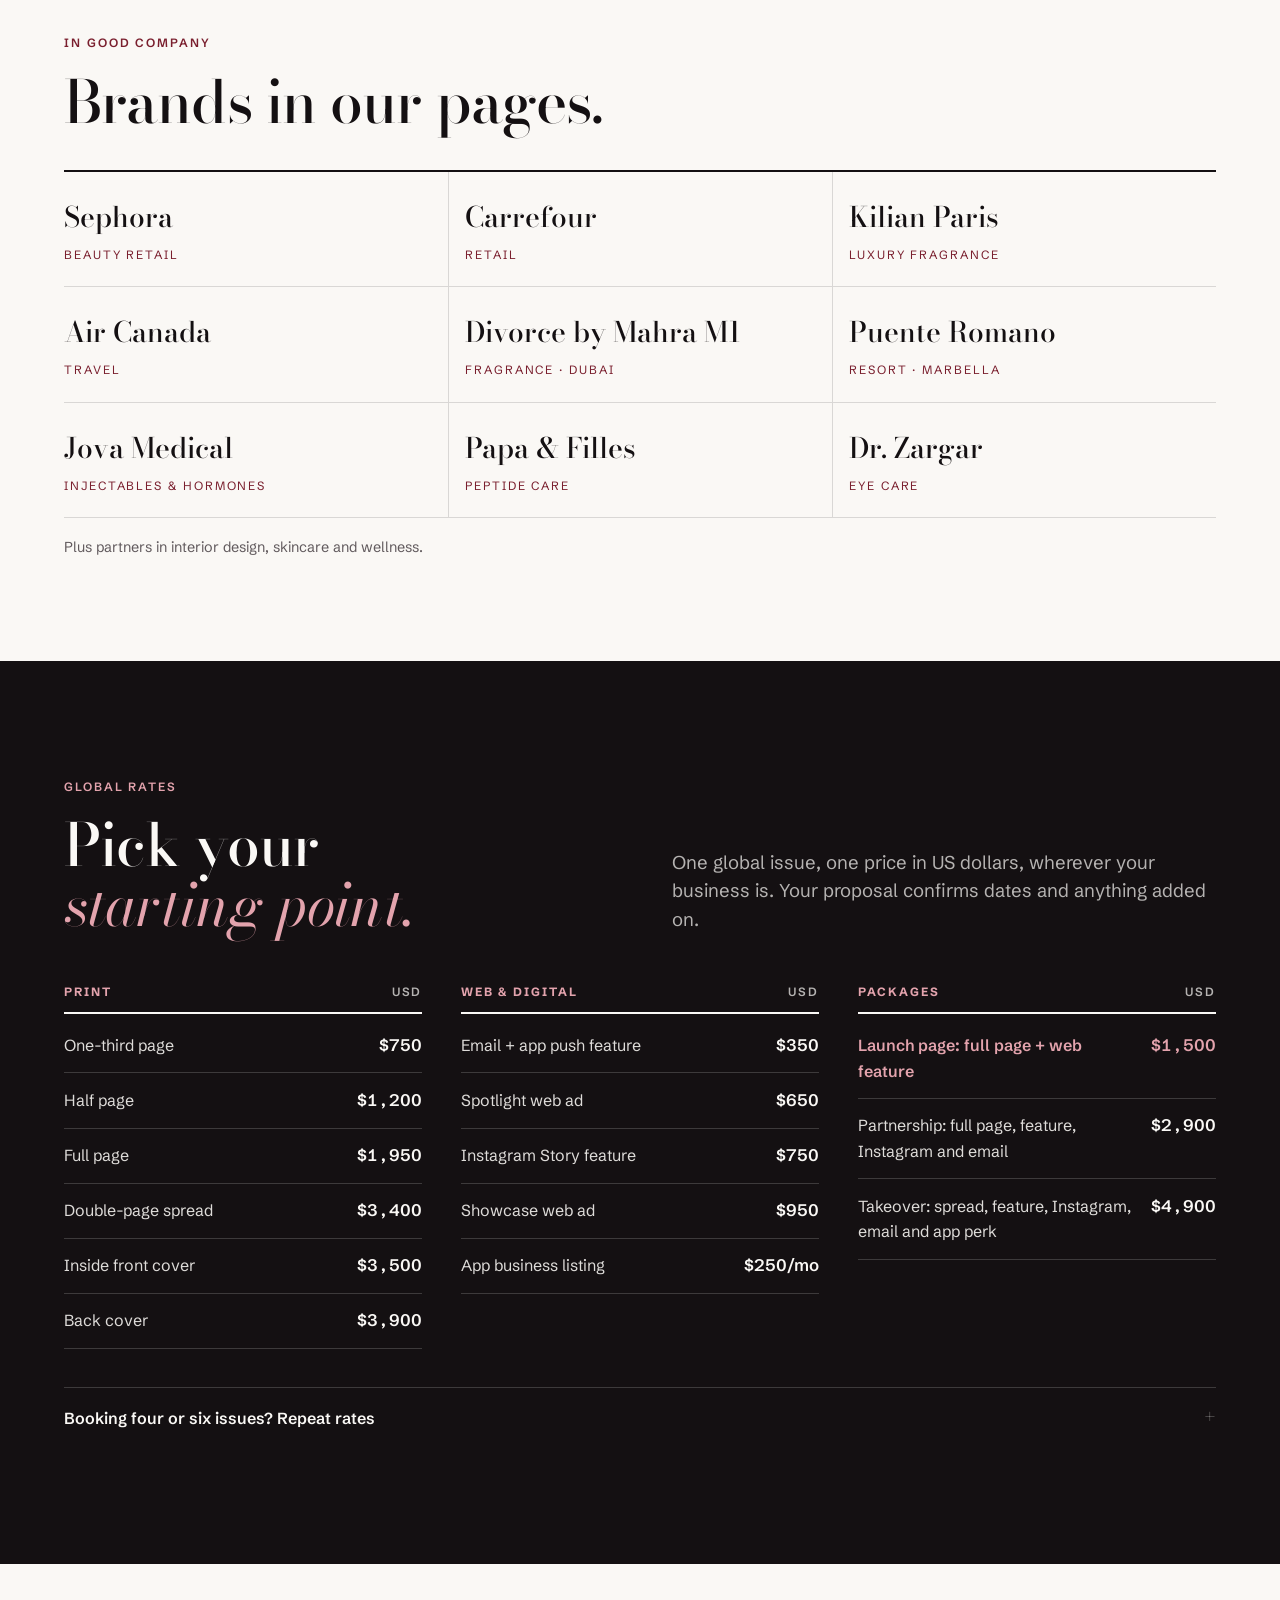
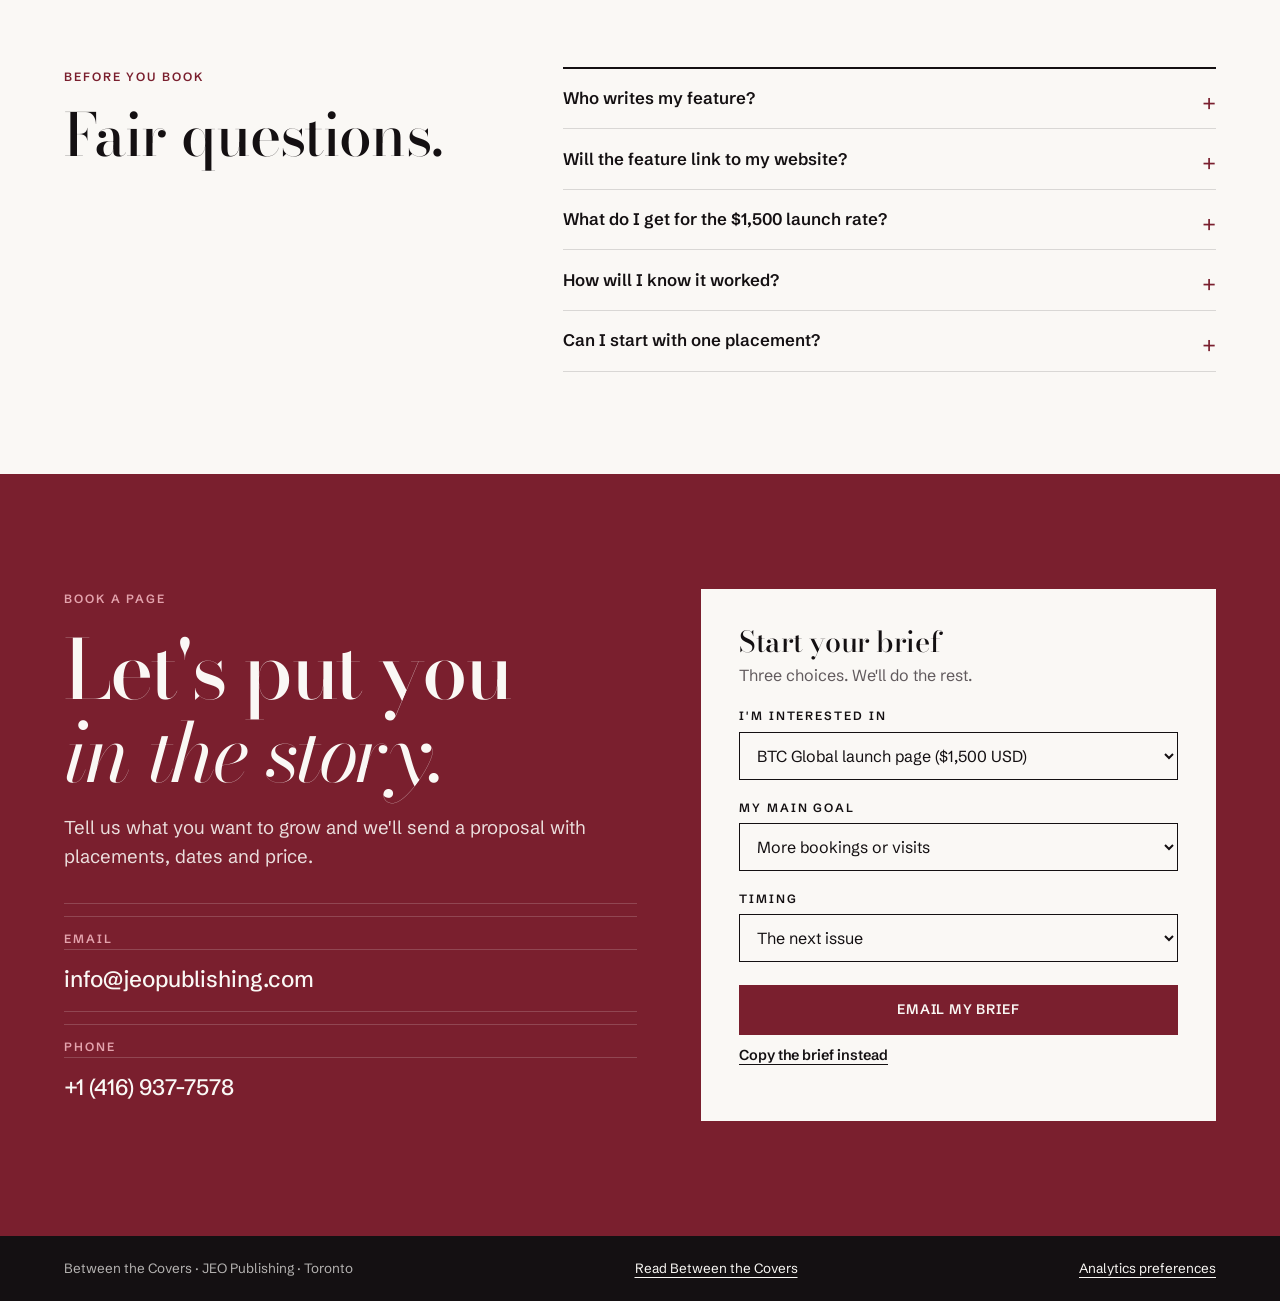
==== commit 37e718d8: "Global USD rate card: one issue, one price, top package $4,900 Co-Authored-By: Claude Opus 5.5 <nore" ====
--- a/Between the Covers Media Kit.dc.html
+++ b/Between the Covers Media Kit.dc.html
@@ -1,6 +1,6 @@
 <!DOCTYPE html>
 <!-- BTC 2026 media kit, November rebuild (Global launch + editorial partnership).
-     Prices: BTC RATE CARD 2026.pdf; Global launch rate set by Joseph Tito, 7 Nov 2026.
+     Prices: global USD rate card and launch rate set by Joseph Tito, 7 Nov 2026 (one global issue, one price).
      Audience figures are publisher-reported. Curaçao arrivals: Curaçao Tourist Board, 2025 annual release.
      index.html is the GitHub Pages entry; keep "Between the Covers Media Kit.dc.html" identical. -->
 <html lang="en">
@@ -337,7 +337,7 @@
       <p class="lead">Between the Covers is the magazine women read cover to cover: honest stories, real people, no performing. Advertise with us and your brand shows up in print, on our site, in the inbox and on Instagram, with a story our editors write about you.</p>
       <div class="hero-actions">
         <a class="btn btn-fill" href="#global" data-cta="hero_launch">See the $1,500 launch rate</a>
-        <a class="btn btn-ghost" href="#rates">All 2026 rates</a>
+        <a class="btn btn-ghost" href="#rates">All rates</a>
       </div>
     </div>
     <figure class="fan">
@@ -416,22 +416,22 @@
     <h2>Curaçao,<br><em>meet her.</em></h2>
     <div class="global-grid">
       <div>
-        <p class="lead">The BTC Global issue brings the magazine to the island, alongside our readers in Canada, the United States, Marbella, Dubai and Lahore. For launch, Curaçao businesses get a rate built to say yes to.</p>
+        <p class="lead">The BTC Global issue brings the magazine to the island, alongside our readers in Canada, the United States, Marbella, Dubai and Lahore. For launch, every business gets a rate built to say yes to.</p>
         <div class="island-facts">
           <div class="island-stat">
             <div class="n">788,000</div>
             <p>stayover visitors came to Curaçao in 2025, a record year. Source: <a href="https://www.curacaotouristboard.com/?p=8571" target="_blank" rel="noopener">Curaçao Tourist Board</a>.</p>
           </div>
           <div class="bonus">
-            <strong>Already advertising in Canada?</strong>
-            <p>Book your placement in the Canadian issue and we run a matching placement in the Curaçao issue.</p>
+            <strong>One issue. One price.</strong>
+            <p>Your page runs in the global issue, read in Canada, the United States, Marbella, Dubai, Lahore and Curaçao. Priced in US dollars, wherever you are.</p>
           </div>
         </div>
       </div>
       <div class="offer on-dark" id="launch-offer">
         <span class="tag">Launch rate</span>
         <div class="price">$1,500<small>USD</small></div>
-        <p class="was">Standard full page: <s>$4,500</s></p>
+        <p class="was">Standard full page: <s>$1,950</s></p>
         <ul>
           <li><strong>A full-page ad in the BTC Global issue</strong><span>Need it designed? Ask about our in-house team.</span></li>
           <li><strong>An editorial feature on betweenthecoversmag.com</strong><span>Written by our editors, with a link to your website.</span></li>
@@ -494,41 +494,37 @@
 <section class="rates on-dark" id="rates">
   <div class="wrap">
     <div class="rates-head">
-      <div><p class="kicker">2026 rates</p><h2>Pick your <em>starting point.</em></h2></div>
-      <p class="lead">Published prices. Your proposal confirms the edition, dates and anything added on.</p>
+      <div><p class="kicker">Global rates</p><h2>Pick your <em>starting point.</em></h2></div>
+      <p class="lead">One global issue, one price in US dollars, wherever your business is. Your proposal confirms dates and anything added on.</p>
     </div>
     <div class="rate-cols">
       <div class="rate-col">
-        <h3>Print <span>Per placement</span></h3>
+        <h3>Print <span>USD</span></h3>
         <dl>
-          <div><dt>One-third page</dt><dd>$1,600</dd></div>
-          <div><dt>Half page</dt><dd>$2,600</dd></div>
-          <div><dt>Full page</dt><dd>$4,500</dd></div>
-          <div><dt>Double-page spread</dt><dd>$6,500</dd></div>
-          <div><dt>Back cover</dt><dd>$7,200</dd></div>
-          <div><dt>Inside front cover</dt><dd>$7,800</dd></div>
+          <div><dt>One-third page</dt><dd>$750</dd></div>
+          <div><dt>Half page</dt><dd>$1,200</dd></div>
+          <div><dt>Full page</dt><dd>$1,950</dd></div>
+          <div><dt>Double-page spread</dt><dd>$3,400</dd></div>
+          <div><dt>Inside front cover</dt><dd>$3,500</dd></div>
+          <div><dt>Back cover</dt><dd>$3,900</dd></div>
         </dl>
       </div>
       <div class="rate-col">
-        <h3>Web &amp; digital <span>CAD</span></h3>
+        <h3>Web &amp; digital <span>USD</span></h3>
         <dl>
-          <div><dt>Email + app push feature</dt><dd>$500</dd></div>
-          <div><dt>Spotlight web ad</dt><dd>$1,200</dd></div>
-          <div><dt>Instagram Story feature</dt><dd>$1,400</dd></div>
-          <div><dt>Showcase web ad</dt><dd>$1,600</dd></div>
-          <div><dt>App business listing</dt><dd>$450/mo</dd></div>
+          <div><dt>Email + app push feature</dt><dd>$350</dd></div>
+          <div><dt>Spotlight web ad</dt><dd>$650</dd></div>
+          <div><dt>Instagram Story feature</dt><dd>$750</dd></div>
+          <div><dt>Showcase web ad</dt><dd>$950</dd></div>
+          <div><dt>App business listing</dt><dd>$250/mo</dd></div>
         </dl>
       </div>
       <div class="rate-col">
-        <h3>Editions <span>USD · full page</span></h3>
+        <h3>Packages <span>USD</span></h3>
         <dl>
-          <div class="hot"><dt>BTC Global launch · Curaçao</dt><dd>$1,500</dd></div>
-          <div><dt>United States</dt><dd>$4,500</dd></div>
-          <div><dt>US + Canada</dt><dd>$7,500</dd></div>
-          <div><dt>US + Canada + Marbella</dt><dd>$9,500</dd></div>
-          <div><dt>US + Canada + Dubai</dt><dd>$10,500</dd></div>
-          <div><dt>US + Canada + Marbella + Dubai</dt><dd>$13,500</dd></div>
-          <div><dt>BTC World, adds Lahore</dt><dd>$14,900</dd></div>
+          <div class="hot"><dt>Launch page: full page + web feature</dt><dd>$1,500</dd></div>
+          <div><dt>Partnership: full page, feature, Instagram and email</dt><dd>$2,900</dd></div>
+          <div><dt>Takeover: spread, feature, Instagram, email and app perk</dt><dd>$4,900</dd></div>
         </dl>
       </div>
     </div>
@@ -536,16 +532,16 @@
       <summary>Booking four or six issues? Repeat rates</summary>
       <div class="table-scroll" role="region" aria-label="Repeat print rates" tabindex="0">
         <table>
-          <thead><tr><th scope="col">Format</th><th scope="col">One issue</th><th scope="col">Four issues, 7% off</th><th scope="col">Six issues, 15% off</th></tr></thead>
+          <thead><tr><th scope="col">Format</th><th scope="col">One issue</th><th scope="col">Four issues, 10% off</th><th scope="col">Six issues, 20% off</th></tr></thead>
           <tbody>
-            <tr><th scope="row">One-third page</th><td>$1,600</td><td>$1,488</td><td>$1,360</td></tr>
-            <tr><th scope="row">Half page</th><td>$2,600</td><td>$2,418</td><td>$2,210</td></tr>
-            <tr><th scope="row">Full page</th><td>$4,500</td><td>$4,185</td><td>$3,825</td></tr>
-            <tr><th scope="row">Double-page spread</th><td>$6,500</td><td>$6,045</td><td>$5,525</td></tr>
+            <tr><th scope="row">One-third page</th><td>$750</td><td>$675</td><td>$600</td></tr>
+            <tr><th scope="row">Half page</th><td>$1,200</td><td>$1,080</td><td>$960</td></tr>
+            <tr><th scope="row">Full page</th><td>$1,950</td><td>$1,755</td><td>$1,560</td></tr>
+            <tr><th scope="row">Double-page spread</th><td>$3,400</td><td>$3,060</td><td>$2,720</td></tr>
           </tbody>
         </table>
       </div>
-      <p class="fine">Prices are per placement. Cover positions are not discounted. Print currency is confirmed in your proposal.</p>
+      <p class="fine">Prices are per placement, in US dollars. Cover positions are not discounted.</p>
     </details>
   </div>
 </section>
@@ -584,7 +580,7 @@
           <option>Editorial partnership (ad + feature + link)</option>
           <option>Magazine advertising</option>
           <option>Web, email or Instagram</option>
-          <option>Canada placement with Curaçao inclusion</option>
+          <option>Partnership or takeover package</option>
           <option>Audience figures for my market</option>
           <option value="Not sure, recommend a campaign">Not sure, recommend something</option>
         </select>
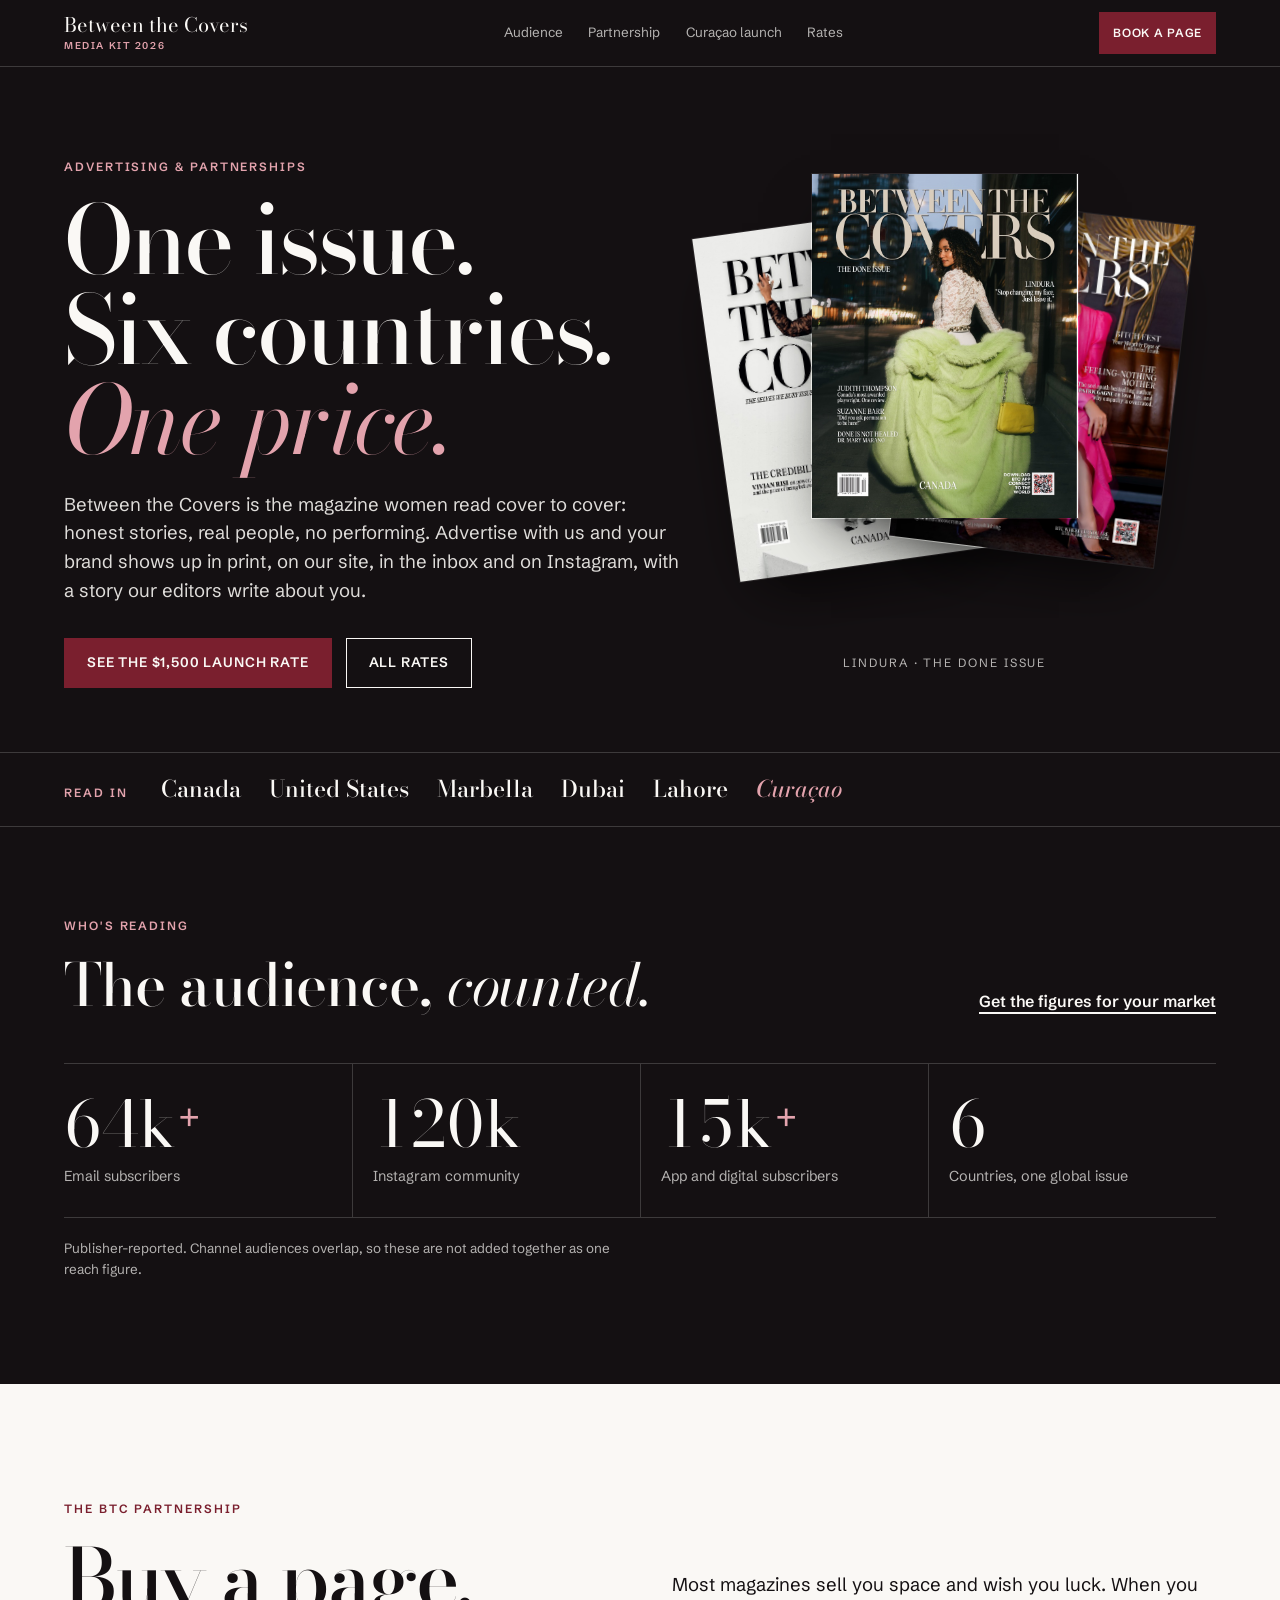
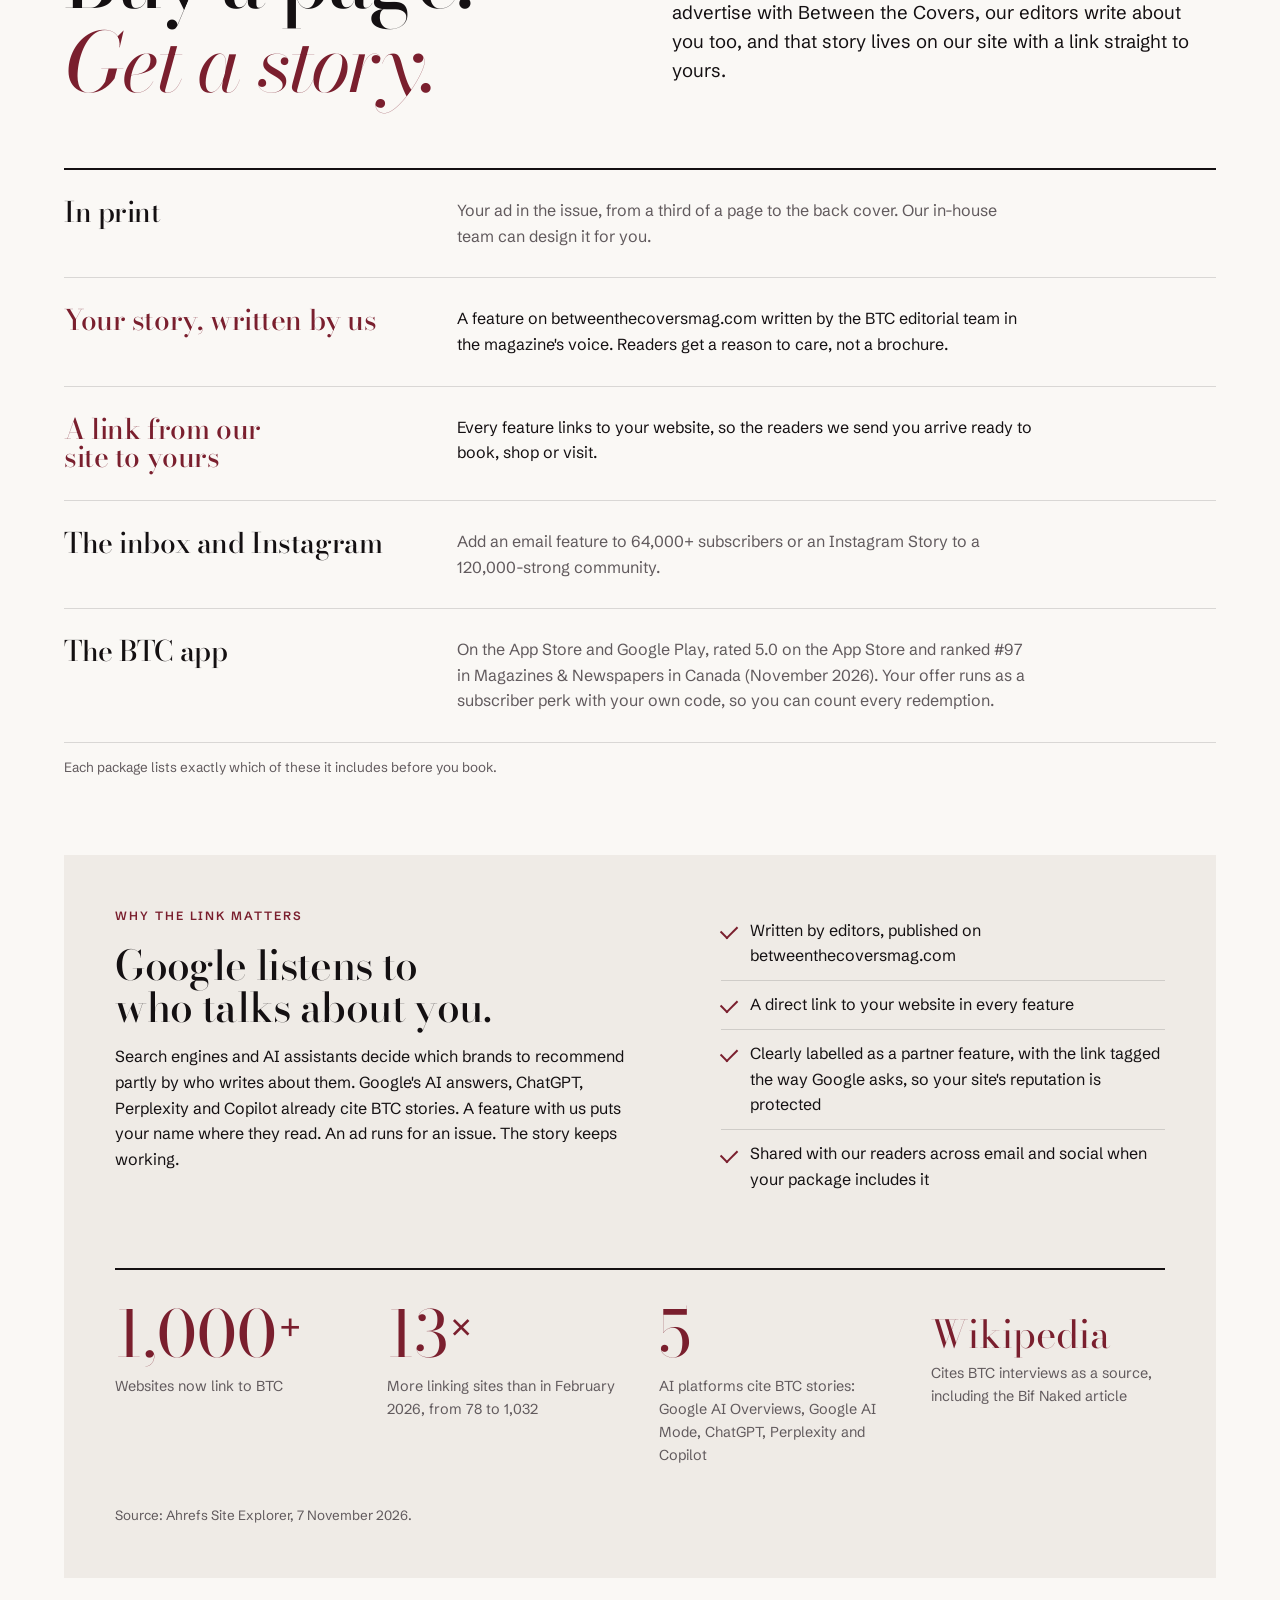
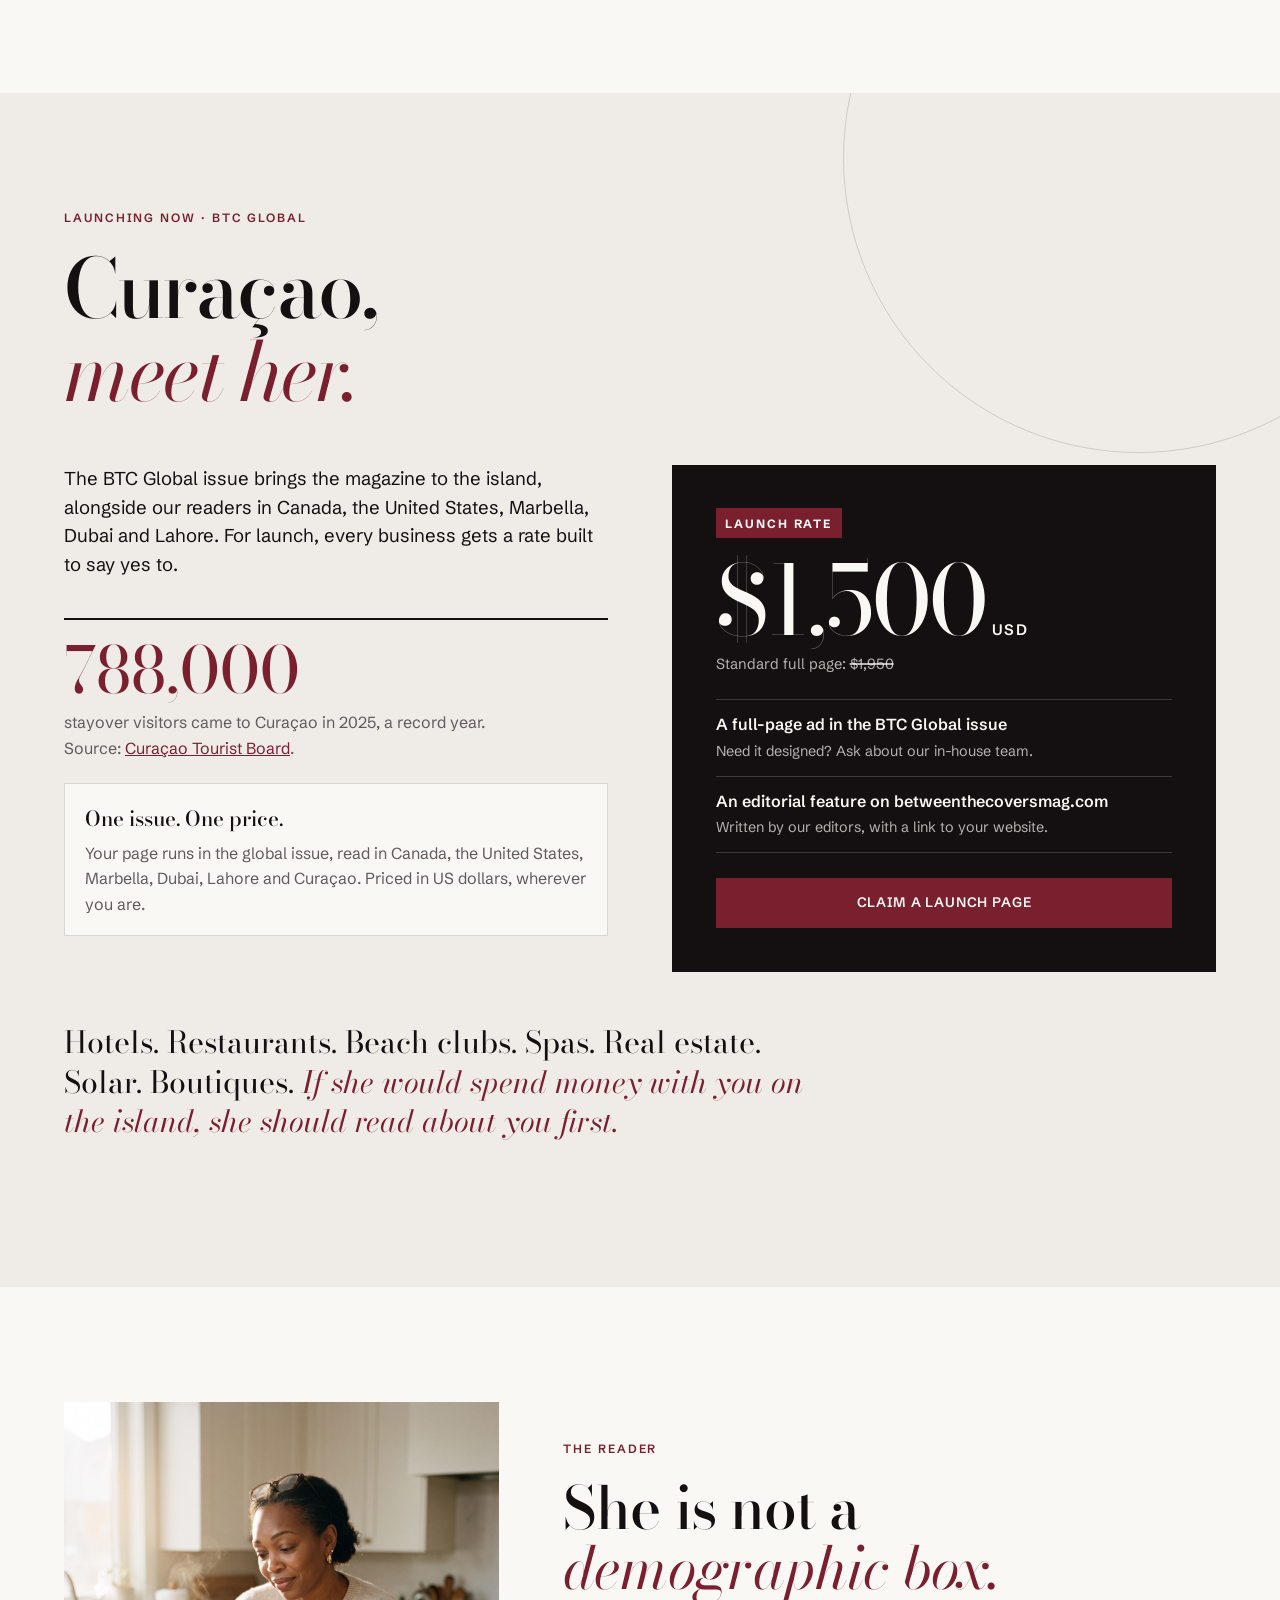
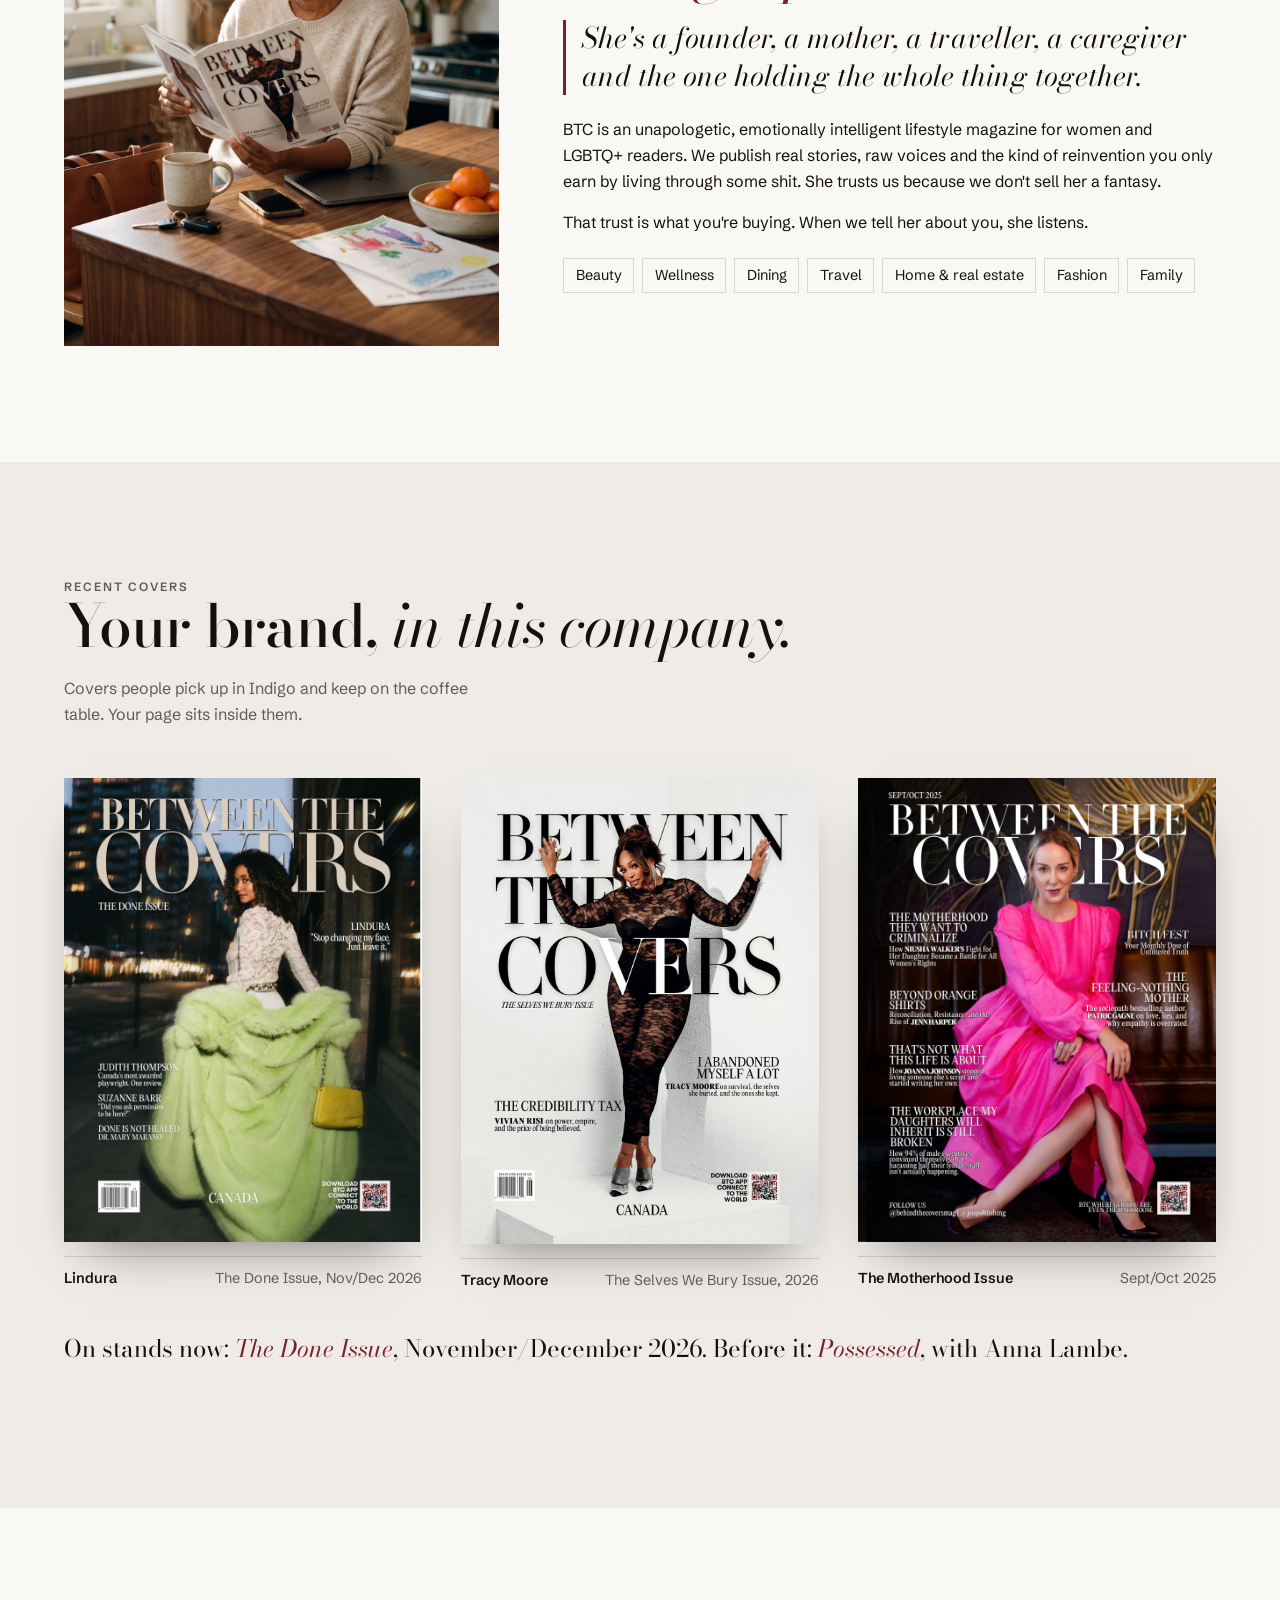
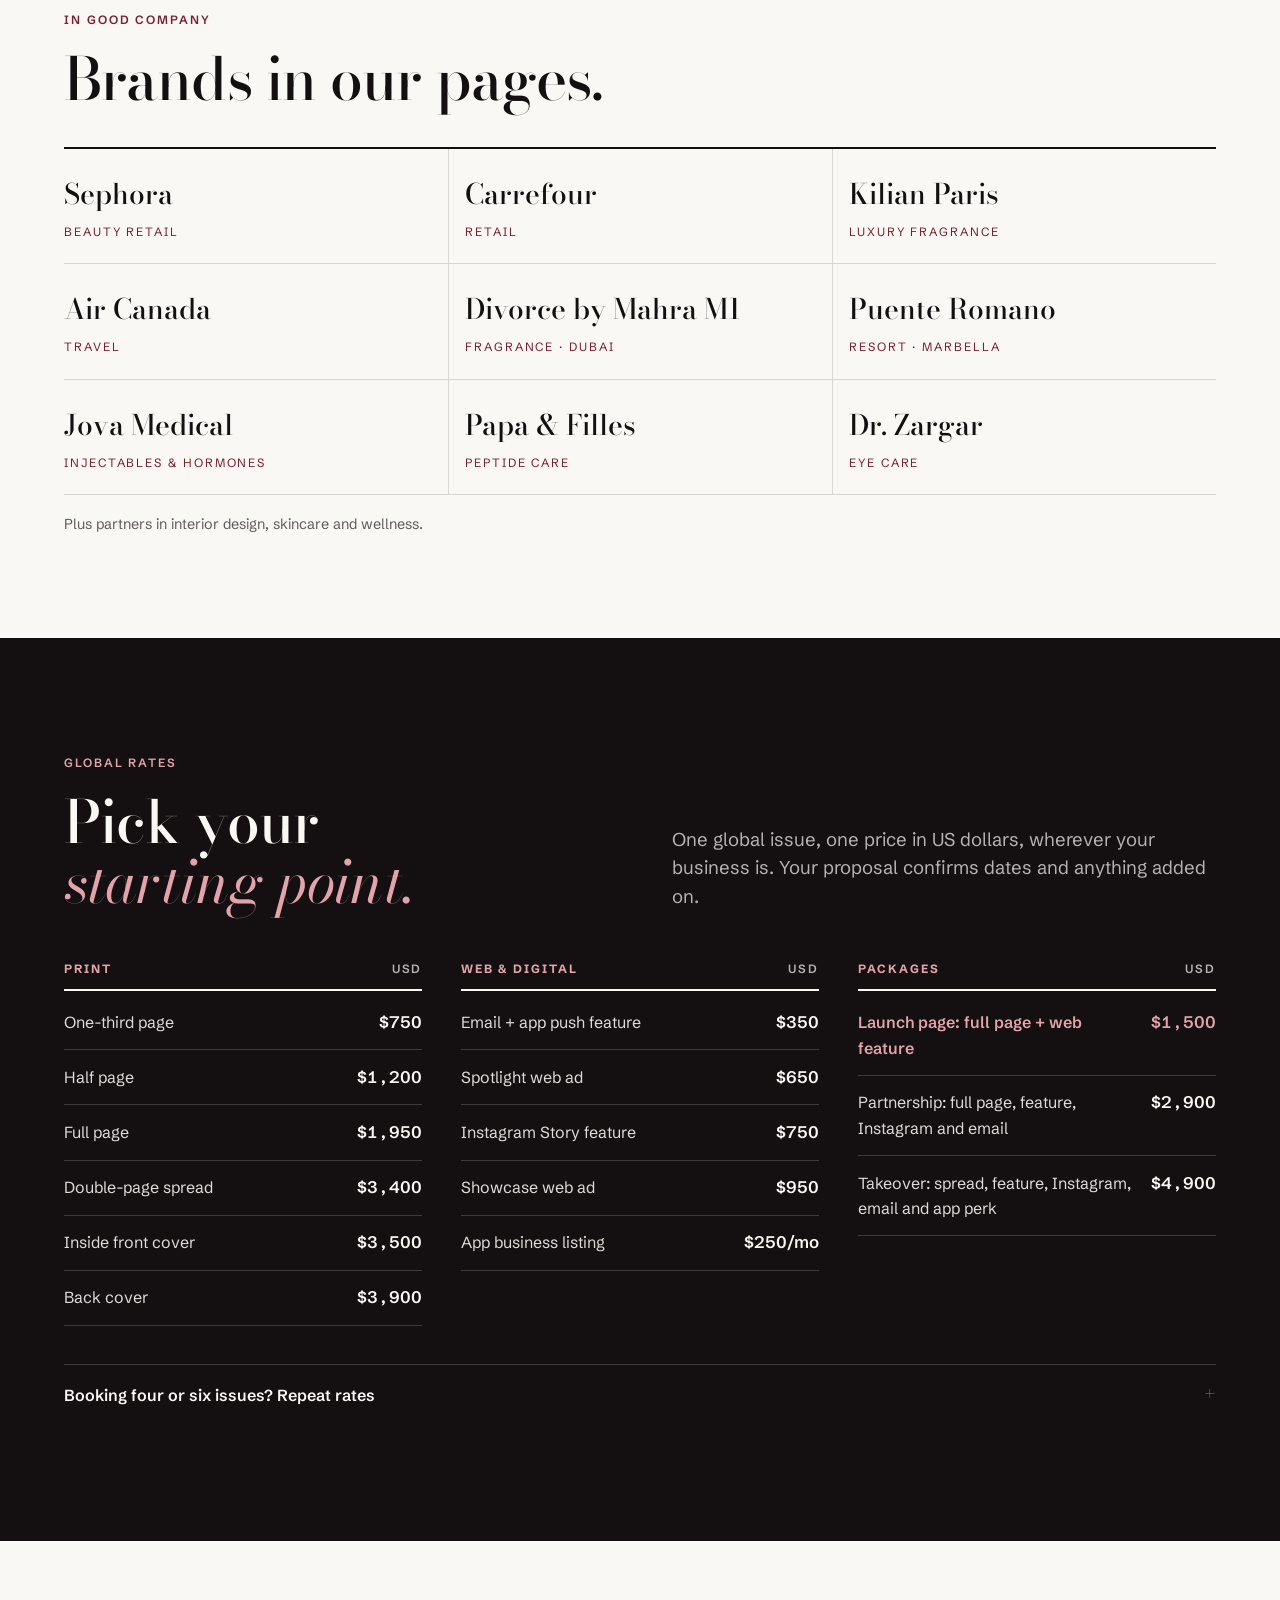
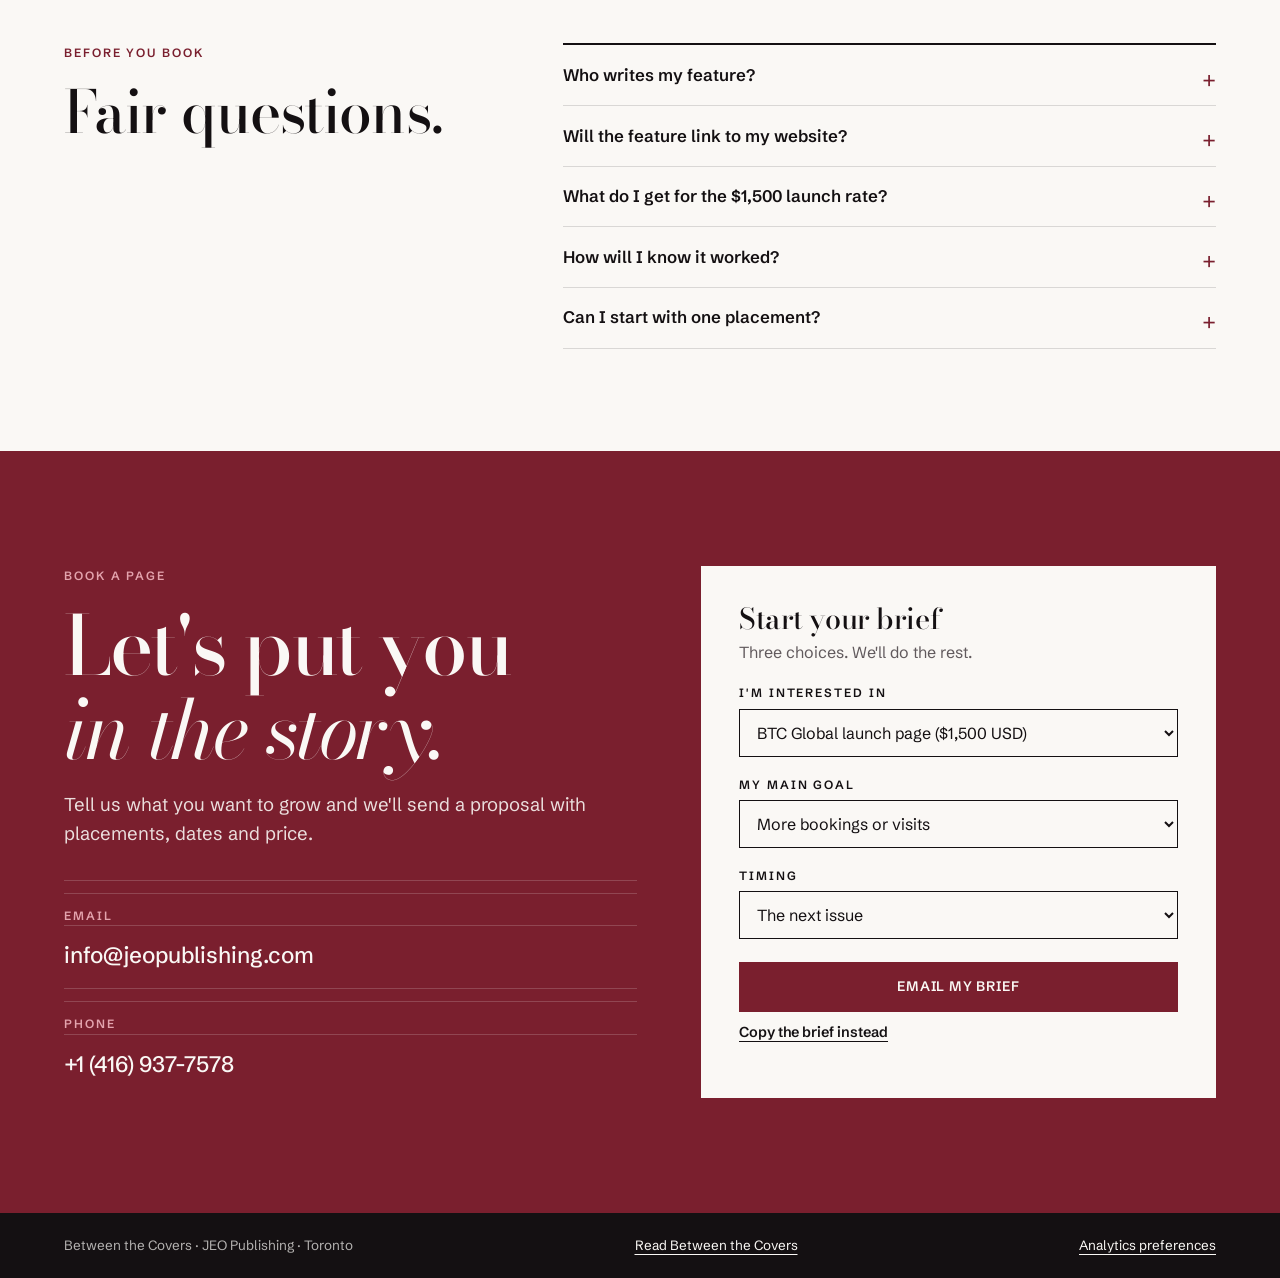
==== commit 1d9cf18b: "Hero: one issue, six countries, one price Co-Authored-By: Claude Opus 5.5 <noreply@anthropic.com>" ====
--- a/Between the Covers Media Kit.dc.html
+++ b/Between the Covers Media Kit.dc.html
@@ -10,10 +10,10 @@
 <meta name="viewport" content="width=device-width, initial-scale=1, viewport-fit=cover">
 <title>Between the Covers Media Kit</title>
 <meta name="claude:viewport-fit-sides" content="cover">
-<meta name="description" content="Advertise in Between the Covers: print, web, email and Instagram across six editions, an editorial feature with every partnership, and a $1,500 USD launch rate for the BTC Global issue.">
+<meta name="description" content="Advertise in Between the Covers: print, web, email and Instagram in one global issue read in six countries, an editorial feature with every partnership, and a $1,500 USD launch rate for the BTC Global issue.">
 <link rel="canonical" href="https://mediakit.betweenthecoversmag.com/">
 <meta property="og:title" content="Buy a page. Get a story. | Between the Covers Media Kit 2026">
-<meta property="og:description" content="Six editions, one voice, now Curaçao. Every BTC partnership comes with an editorial feature and a link from betweenthecoversmag.com.">
+<meta property="og:description" content="One issue, six countries, one price. Every BTC partnership comes with an editorial feature and a link from betweenthecoversmag.com.">
 <meta property="og:type" content="website">
 <meta property="og:url" content="https://mediakit.betweenthecoversmag.com/">
 <meta property="og:image" content="https://mediakit.betweenthecoversmag.com/assets/covers/tracy-moore-2026.jpg">
@@ -333,7 +333,7 @@
   <div class="wrap">
     <div>
       <p class="kicker">Advertising &amp; partnerships</p>
-      <h1>Six editions.<br>One voice.<br><em>Now Curaçao.</em></h1>
+      <h1>One issue.<br>Six countries.<br><em>One price.</em></h1>
       <p class="lead">Between the Covers is the magazine women read cover to cover: honest stories, real people, no performing. Advertise with us and your brand shows up in print, on our site, in the inbox and on Instagram, with a story our editors write about you.</p>
       <div class="hero-actions">
         <a class="btn btn-fill" href="#global" data-cta="hero_launch">See the $1,500 launch rate</a>
@@ -348,7 +348,7 @@
     </figure>
   </div>
   <div class="editions">
-    <div class="wrap"><span class="lbl">Editions</span><b>Canada</b><b>United States</b><b>Marbella</b><b>Dubai</b><b>Lahore</b><b class="new">Curaçao</b></div>
+    <div class="wrap"><span class="lbl">Read in</span><b>Canada</b><b>United States</b><b>Marbella</b><b>Dubai</b><b>Lahore</b><b class="new">Curaçao</b></div>
   </div>
 </header>
 
@@ -363,7 +363,7 @@
       <div><div class="n">64k<span class="sfx">+</span></div><div class="l">Email subscribers</div></div>
       <div><div class="n">120k</div><div class="l">Instagram community</div></div>
       <div><div class="n">15k<span class="sfx">+</span></div><div class="l">App and digital subscribers</div></div>
-      <div><div class="n">6</div><div class="l">Editions, from Toronto to Willemstad</div></div>
+      <div><div class="n">6</div><div class="l">Countries, one global issue</div></div>
     </div>
     <p class="fine">Publisher-reported. Channel audiences overlap, so these are not added together as one reach figure.</p>
   </div>
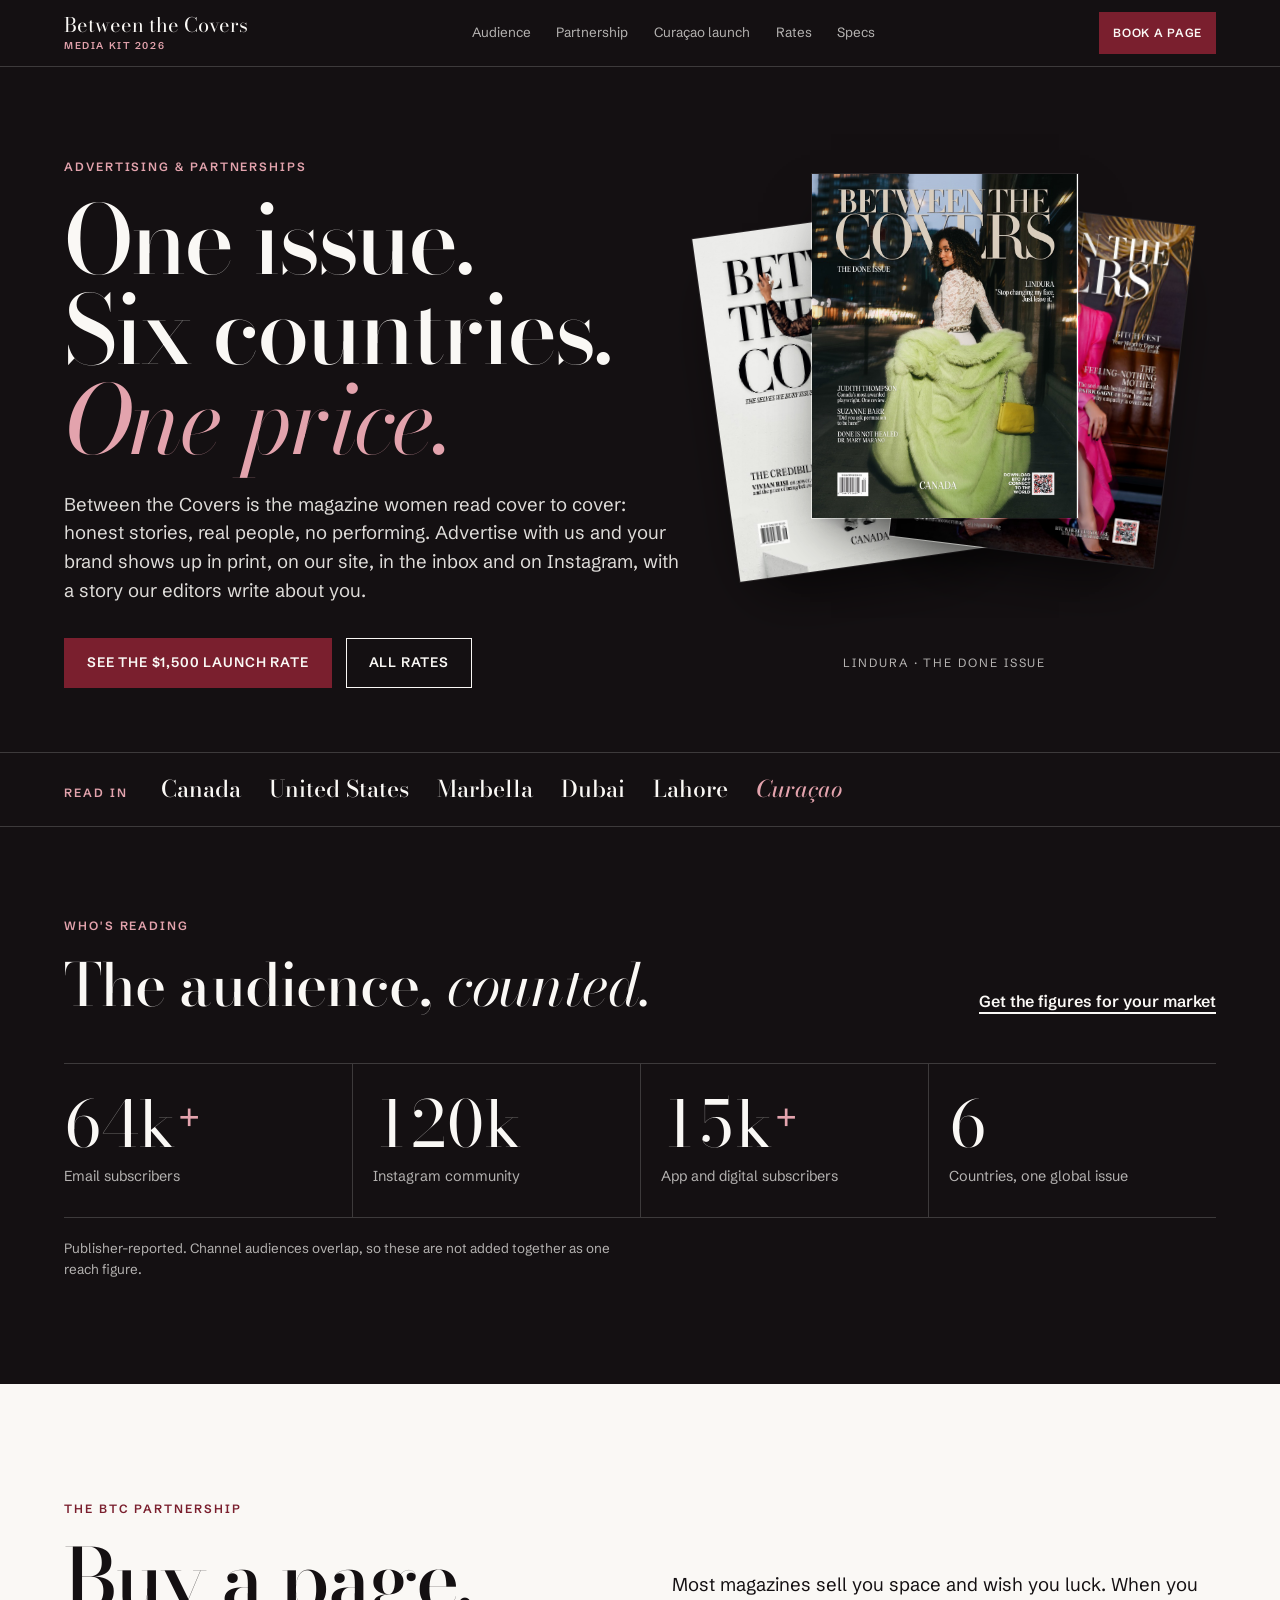
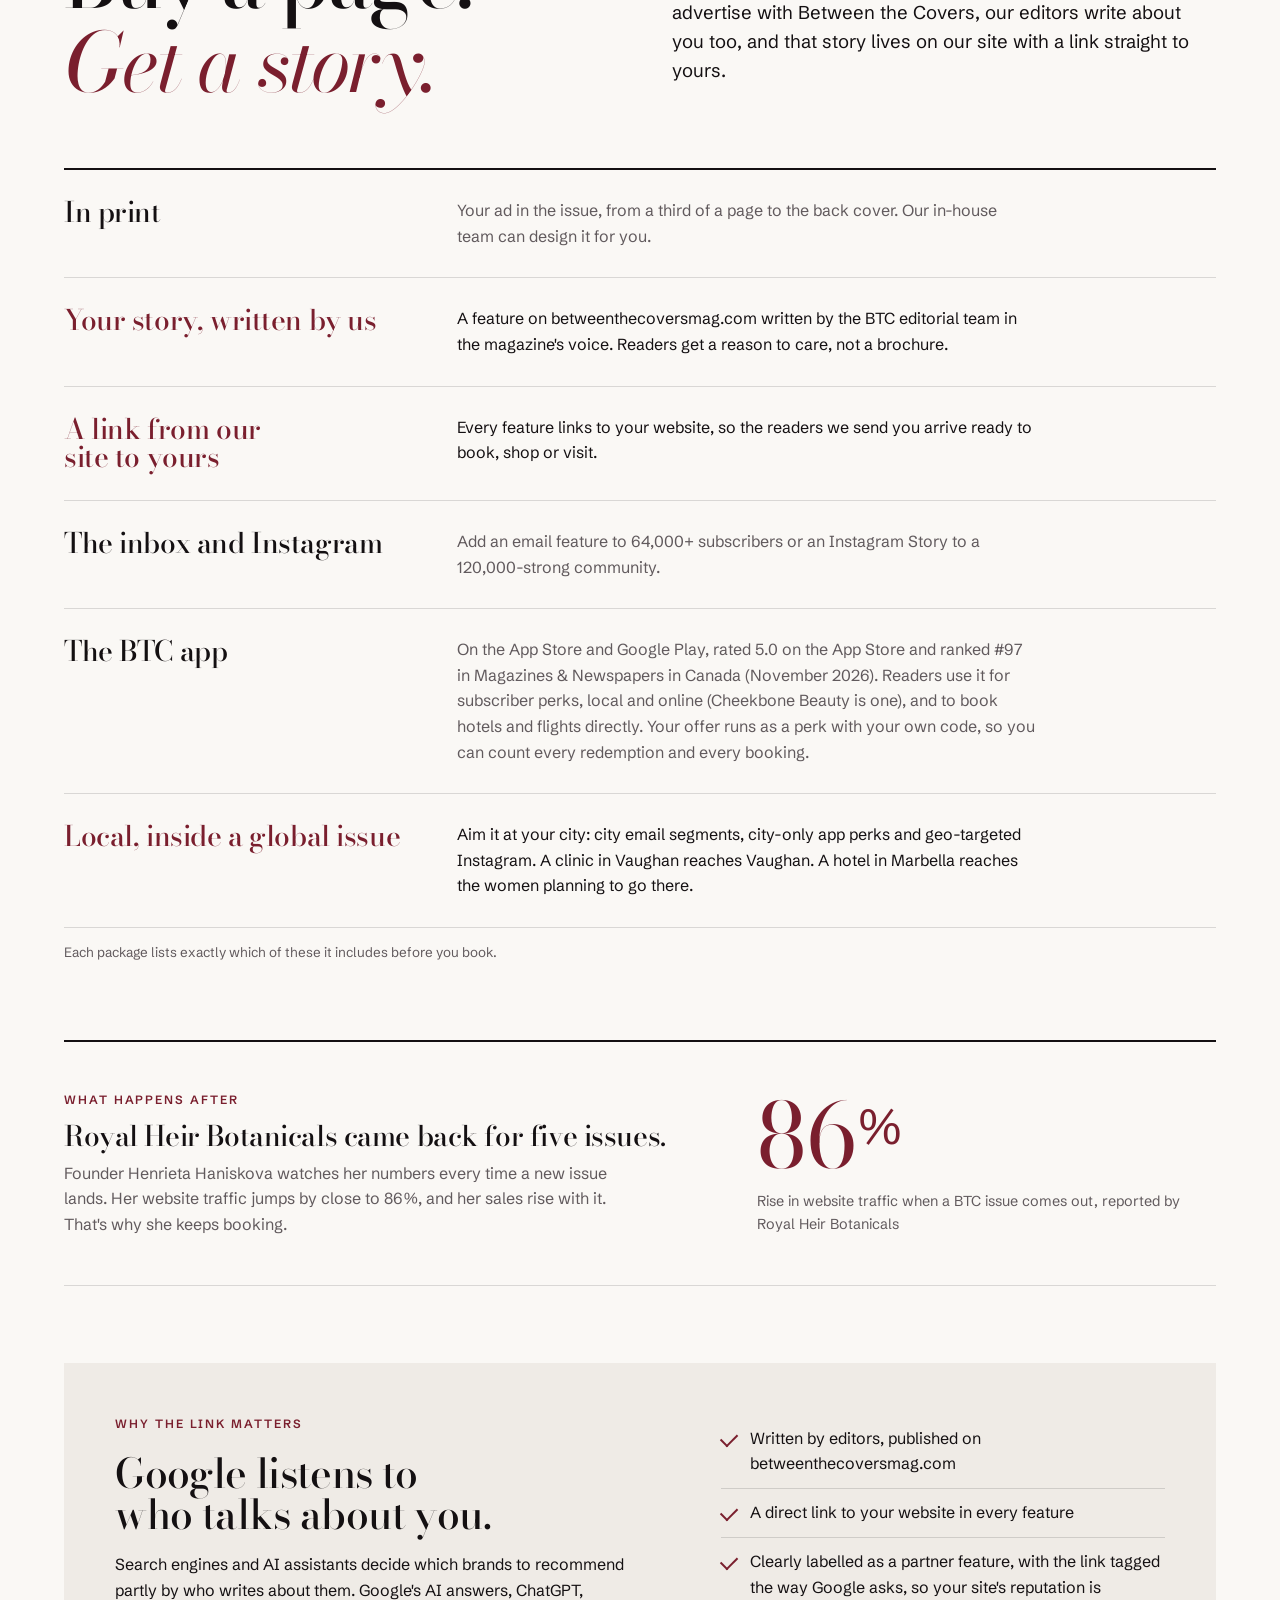
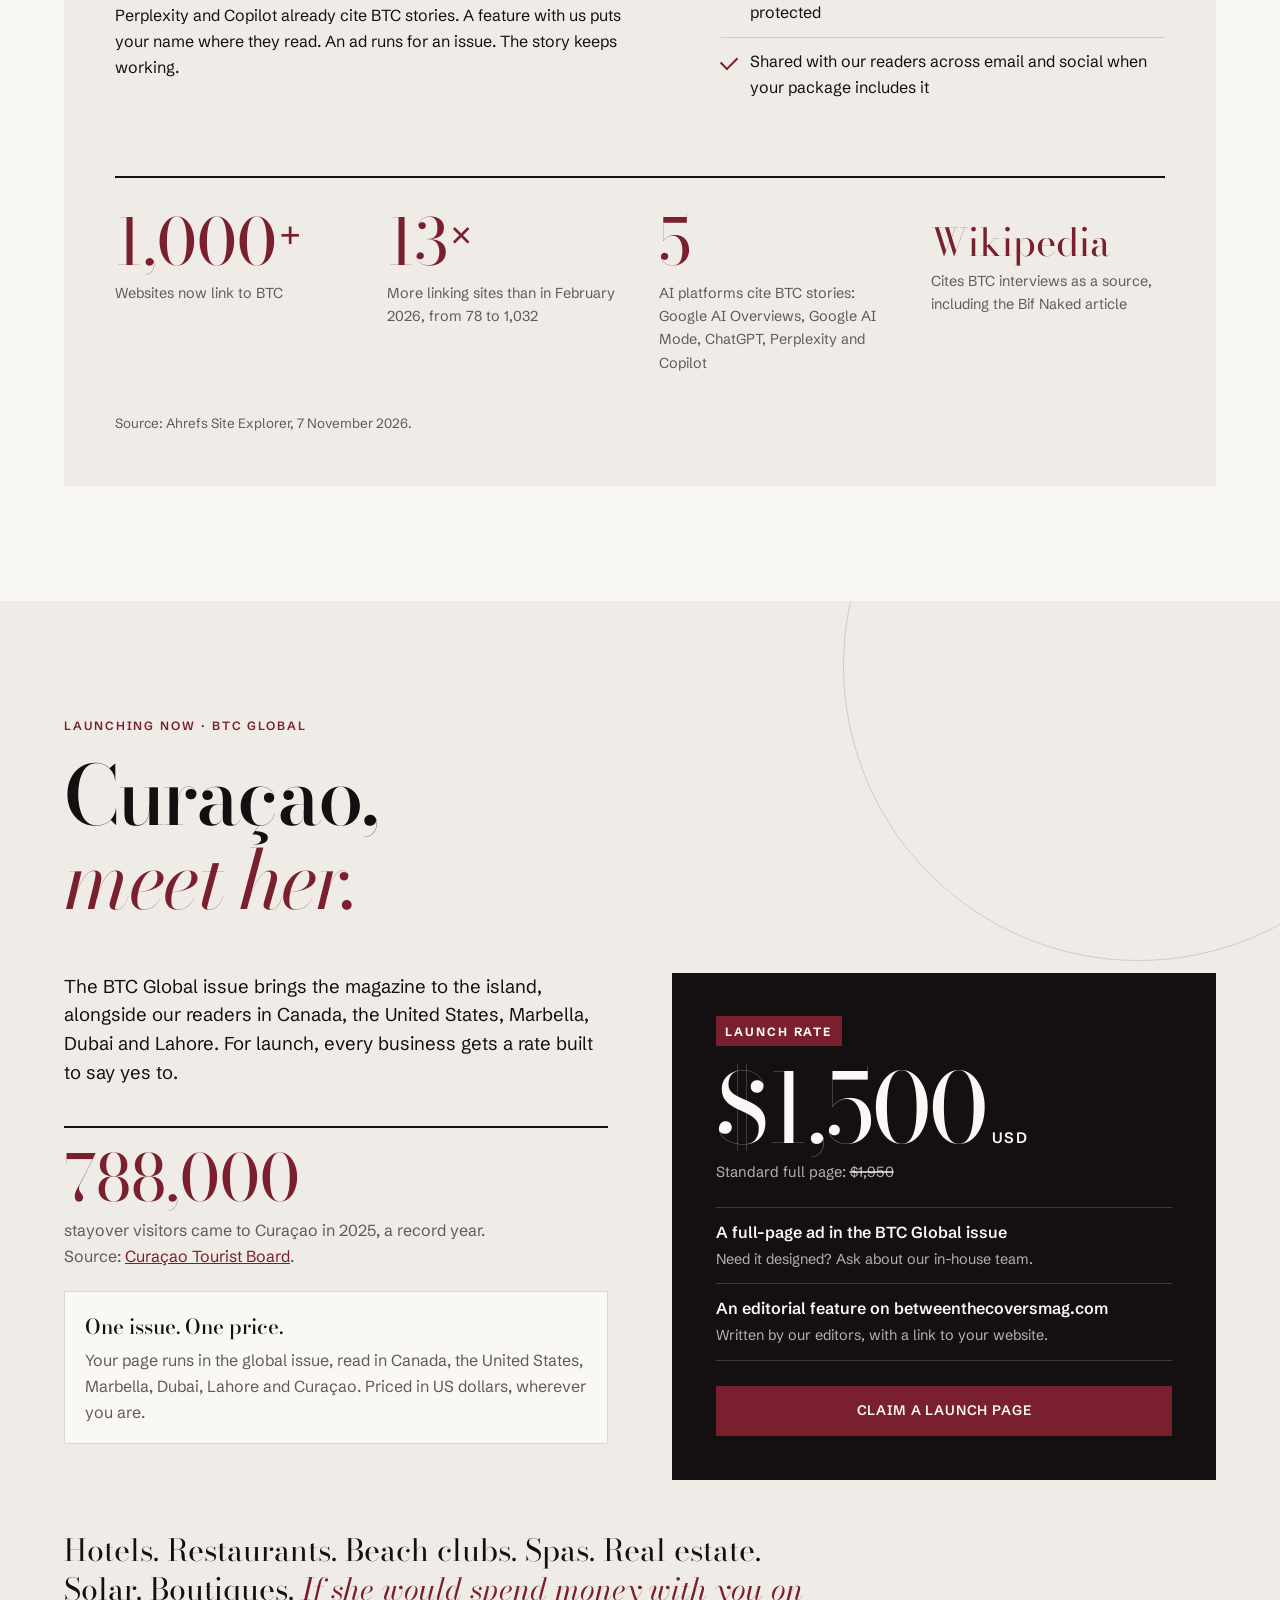
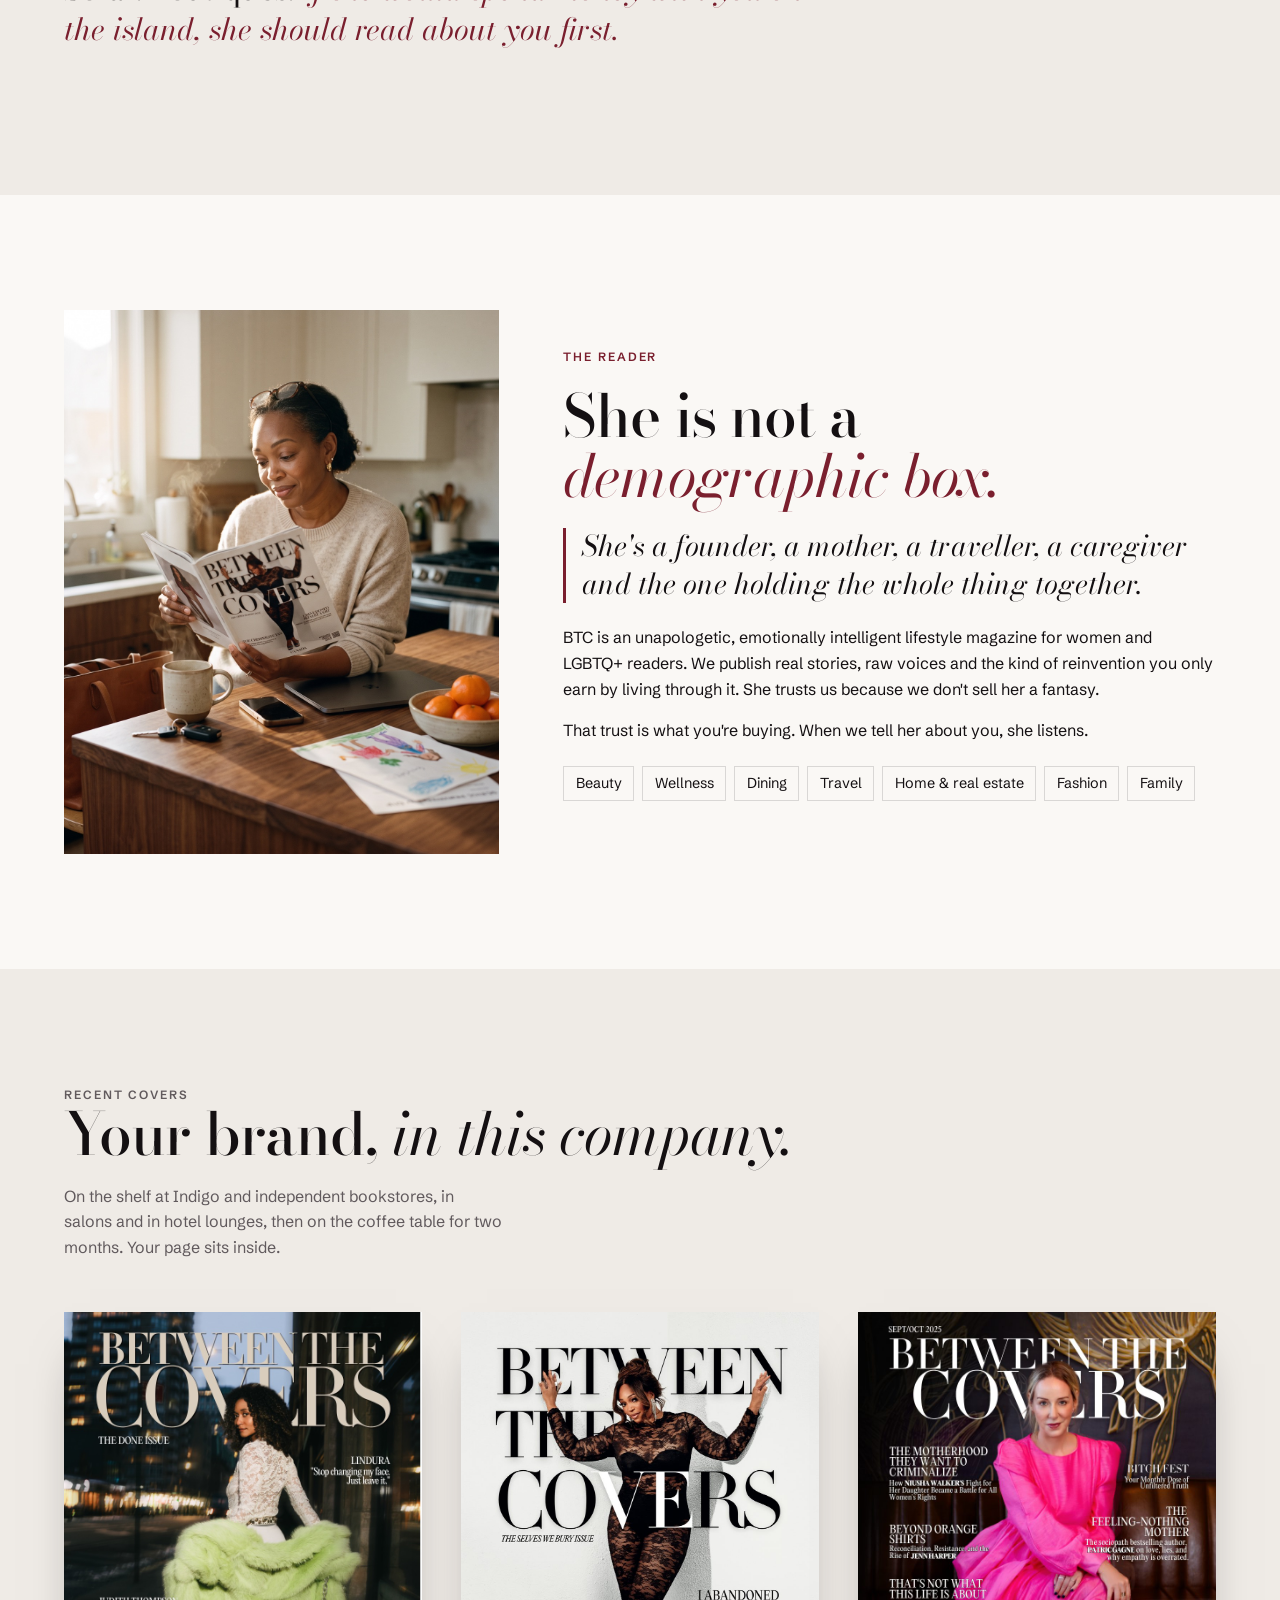
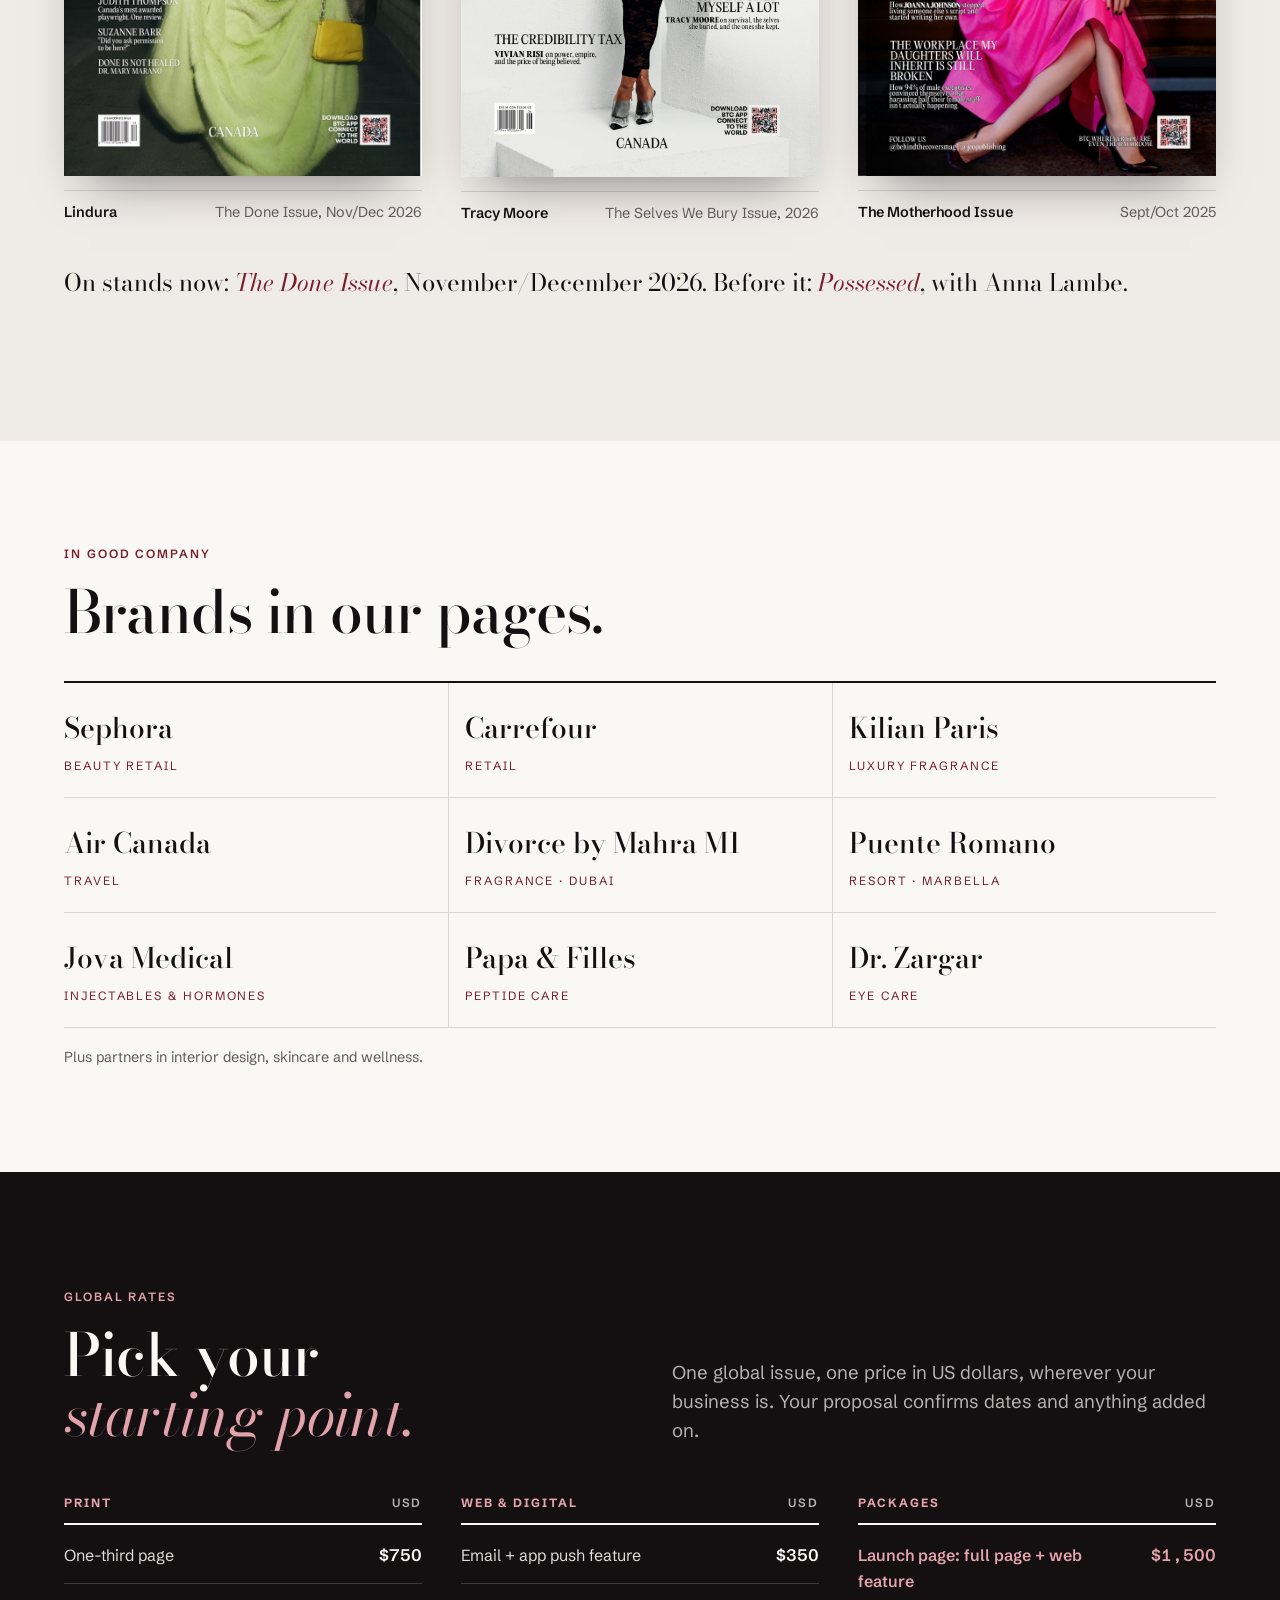
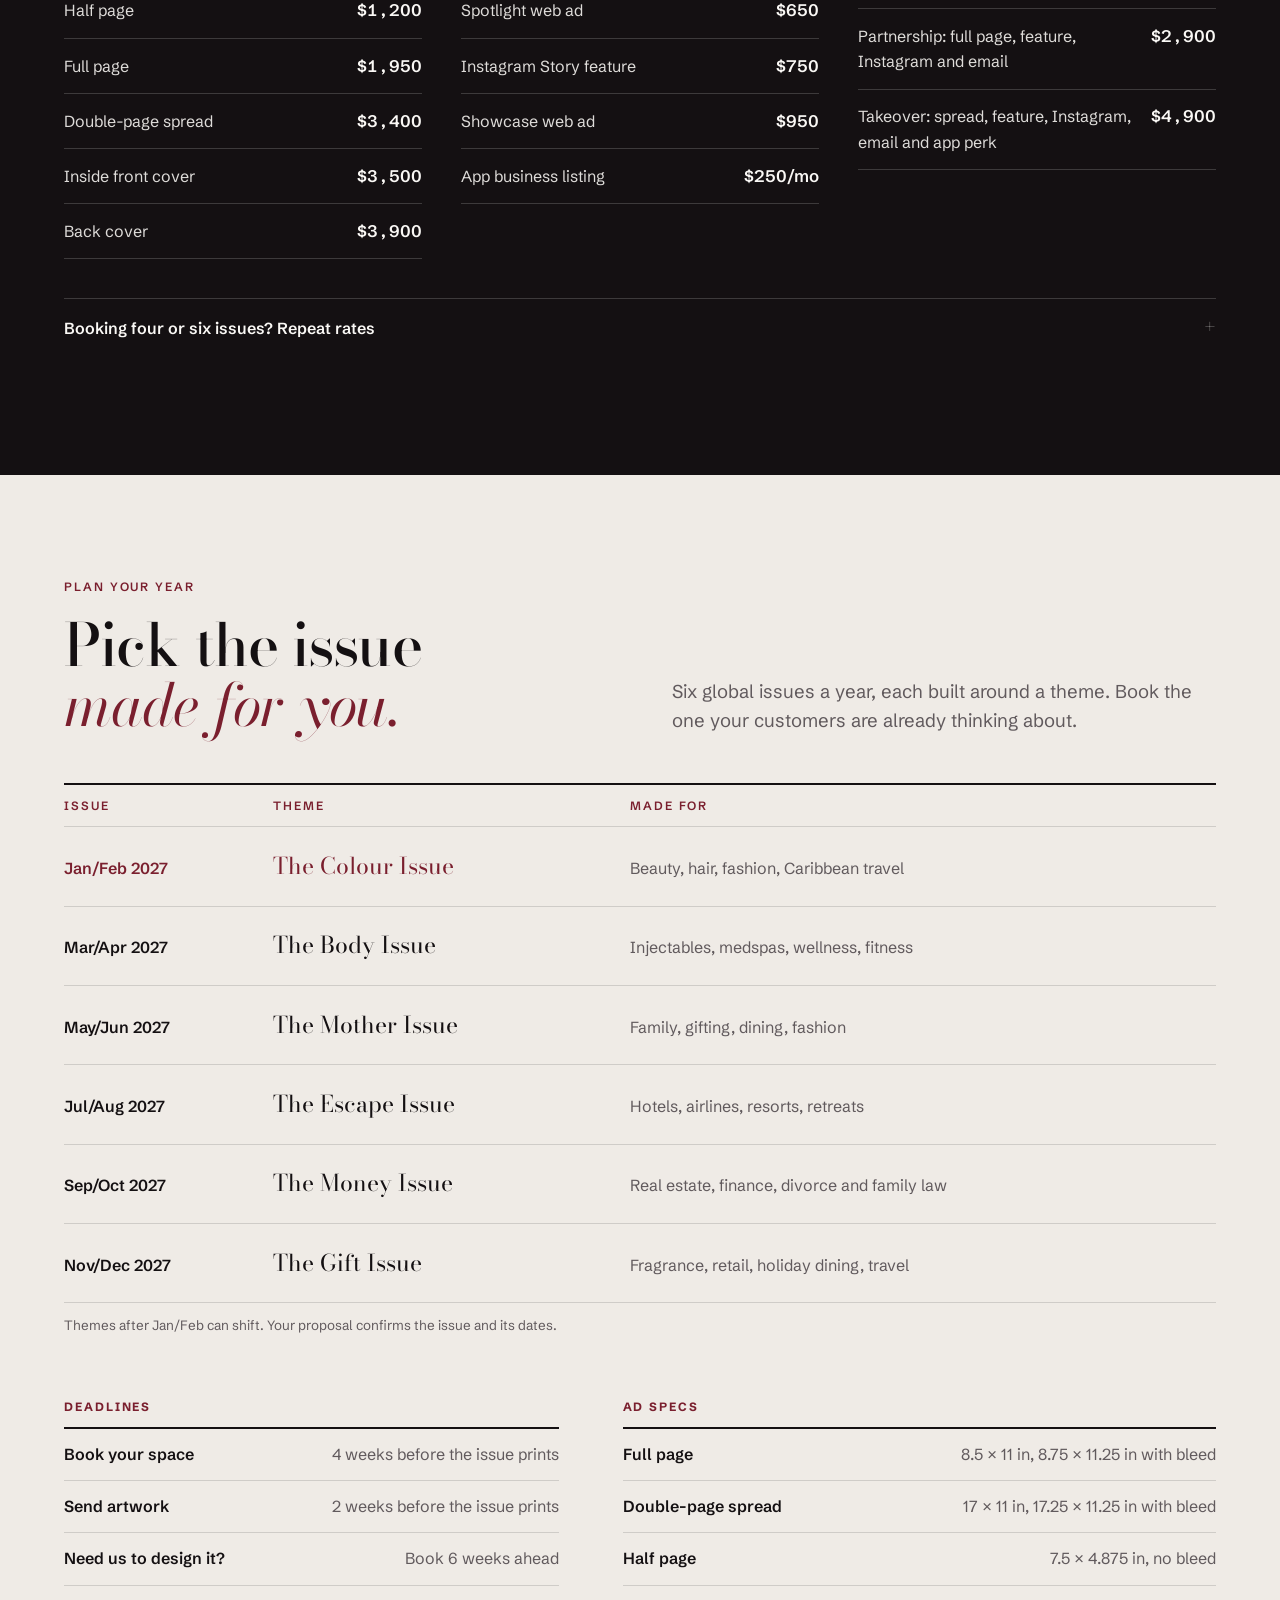
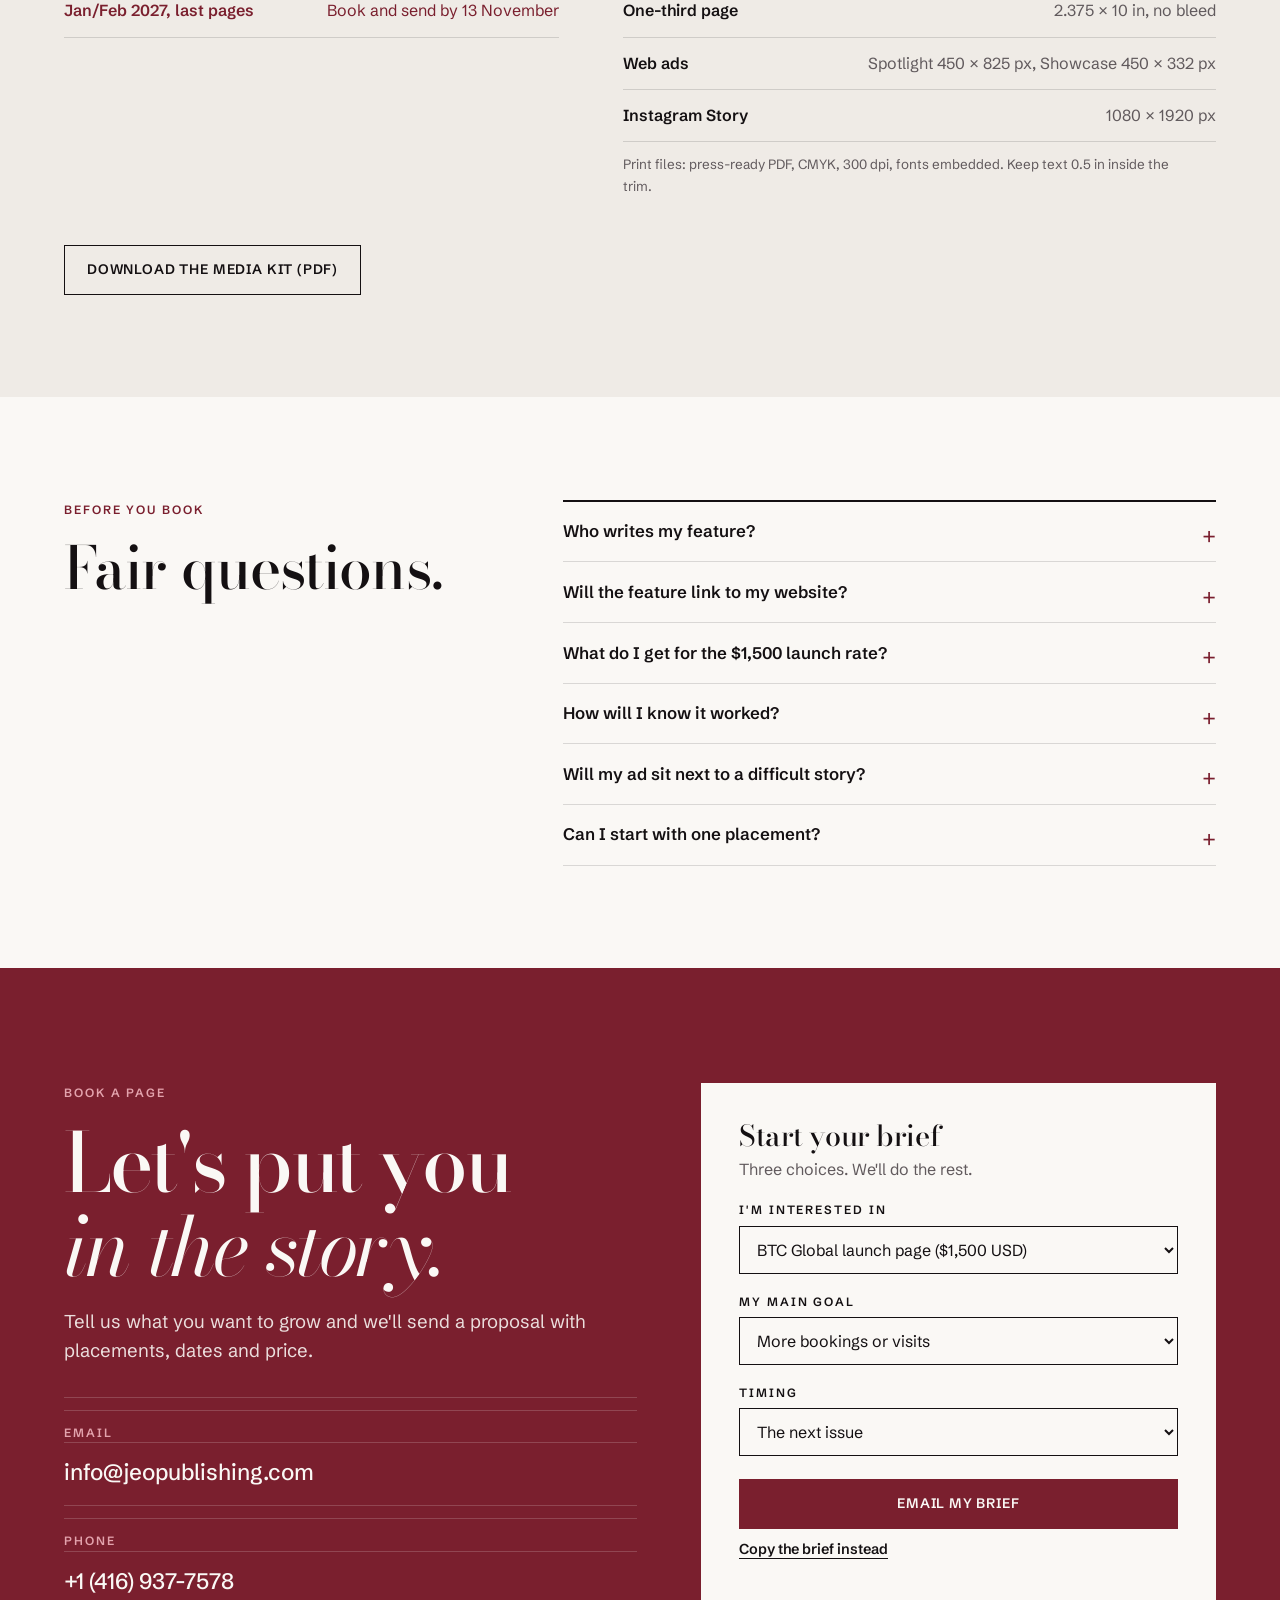
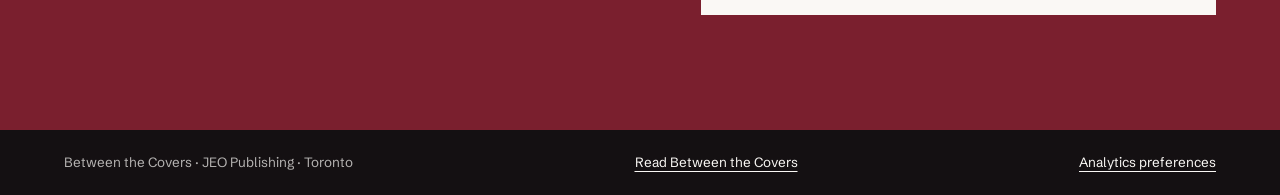
==== commit 907adf75: "Buyer-ready kit: case study, perks, local reach, calendar, specs, deadlines, PDF Co-Authored-By: Cla" ====
--- a/Between the Covers Media Kit.dc.html
+++ b/Between the Covers Media Kit.dc.html
@@ -294,9 +294,40 @@
 .analytics-choice .btn{min-height:42px;padding:.5em 1em;font-size:.76rem}
 
 /* responsive */
+/* case study */
+.case{margin-top:clamp(48px,6vw,80px);display:grid;grid-template-columns:minmax(0,1.4fr) minmax(0,1fr);gap:clamp(24px,4vw,64px);align-items:center;border-top:2px solid var(--ink);border-bottom:1px solid var(--line);padding-block:clamp(28px,4vw,48px)}
+.case h3{font-size:var(--fs-h3);margin-bottom:.6rem}
+.case p{color:var(--mute);max-width:58ch;margin:0}
+.case .kicker{color:var(--oxblood);margin-bottom:.8rem}
+.case-stat .n{font-family:var(--display);font-size:clamp(3.4rem,7vw,5.6rem);line-height:1;color:var(--oxblood);font-variant-numeric:lining-nums}
+.case-stat .n .sfx{color:var(--oxblood)}
+.case-stat p{margin-top:.6rem;font-size:var(--fs-small)}
+/* plan: calendar, deadlines, specs */
+.plan{padding-block:clamp(64px,8vw,112px);background:var(--paper-2)}
+.plan-head{display:grid;grid-template-columns:minmax(0,1fr) minmax(0,1fr);gap:clamp(24px,5vw,72px);align-items:end;margin-bottom:clamp(28px,4vw,48px)}
+.plan-head h2{font-size:var(--fs-h2)}
+.plan-head h2 em{color:var(--oxblood)}
+.plan-head .lead{margin:0;color:var(--mute)}
+.cal{width:100%;min-width:520px;border-collapse:collapse;border-top:2px solid var(--ink)}
+.cal th,.cal td{text-align:left;padding:.9em .6em .9em 0;border-bottom:1px solid var(--line);vertical-align:baseline}
+.cal thead th{font-size:var(--fs-label);letter-spacing:var(--track-label);text-transform:uppercase;color:var(--oxblood);font-weight:600}
+.cal tbody th{font-weight:600;white-space:nowrap}
+.cal tbody td:nth-child(2){font-family:var(--display);font-size:clamp(1.15rem,1.8vw,1.45rem)}
+.cal tbody td:last-child{color:var(--mute)}
+.cal .now th,.cal .now td:nth-child(2){color:var(--oxblood)}
+.plan .fine{margin:12px 0 0}
+.plan-grid{display:grid;grid-template-columns:minmax(0,1fr) minmax(0,1.2fr);gap:clamp(28px,5vw,72px);margin-top:clamp(40px,5vw,64px)}
+.plan-grid h3{font-family:var(--text);font-size:var(--fs-label);font-weight:700;letter-spacing:var(--track-label);text-transform:uppercase;color:var(--oxblood);padding-bottom:14px;border-bottom:2px solid var(--ink);margin:0}
+.deadlines{margin:0}
+.deadlines div{display:flex;justify-content:space-between;align-items:baseline;gap:16px;padding:.8em 0;border-bottom:1px solid var(--line)}
+.deadlines dt{font-weight:600}
+.deadlines dd{margin:0;color:var(--mute);text-align:right}
+.deadlines .now dt,.deadlines .now dd{color:var(--oxblood)}
+.plan .dl{margin-top:clamp(32px,4vw,48px);color:var(--ink);border-color:var(--ink)}
+.plan .dl:hover{background:var(--ink);color:var(--paper)}
 @media (max-width:980px){
   .nav-links{display:none}
-  .hero .wrap,.partner-top,.authority,.global-grid,.reader .wrap,.rates-head,.faq .wrap,.contact .wrap{grid-template-columns:minmax(0,1fr)}
+  .hero .wrap,.partner-top,.authority,.global-grid,.reader .wrap,.rates-head,.faq .wrap,.contact .wrap,.case,.plan-head,.plan-grid{grid-template-columns:minmax(0,1fr)}
   .fan{justify-self:center;max-width:420px}
   .rate-cols{grid-template-columns:minmax(0,1fr)}
   .num-grid{grid-template-columns:repeat(2,minmax(0,1fr))}
@@ -315,6 +346,18 @@
   .num-grid>div:nth-child(3){padding-left:0}
   .nav .btn{display:none}
 }
+@media print{
+  @page{size:8.5in 11in;margin:0}
+  *{-webkit-print-color-adjust:exact;print-color-adjust:exact;animation:none!important;transition:none!important}
+  .nav,.skip-link,.brief,.analytics-choice,.hero-actions,.plan .dl,.link{display:none!important}
+  .contact .wrap{grid-template-columns:minmax(0,1fr)}
+  .case,.authority,.roster,.rate-cols,.cal,.plan-grid,.covers{break-inside:avoid}
+  .faq details p{display:block}
+  *{box-shadow:none!important;filter:none!important}
+  h2,h3,.kicker,.rates-head,.plan-head{break-after:avoid}
+  .offer,.reader .wrap>div:last-child,.rates-head,.faq details,.stack-row{break-inside:avoid}
+  .global .kicker{break-before:page}
+}
 </style>
 <script src="sales.js?v=20261107" defer></script>
 </head>
@@ -324,7 +367,7 @@
 <nav class="nav" aria-label="Media kit">
   <div class="wrap">
     <a class="brand" href="#top">Between the Covers<small>Media kit 2026</small></a>
-    <div class="nav-links"><a href="#numbers">Audience</a><a href="#partnership">Partnership</a><a href="#global">Curaçao launch</a><a href="#rates">Rates</a></div>
+    <div class="nav-links"><a href="#numbers">Audience</a><a href="#partnership">Partnership</a><a href="#global">Curaçao launch</a><a href="#rates">Rates</a><a href="#plan">Specs</a></div>
     <a class="btn btn-fill" href="#contact" data-cta="nav">Book a page</a>
   </div>
 </nav>
@@ -380,9 +423,22 @@
       <div class="stack-row hl"><h3>Your story, written by us</h3><p>A feature on betweenthecoversmag.com written by the BTC editorial team in the magazine's voice. Readers get a reason to care, not a brochure.</p></div>
       <div class="stack-row hl"><h3>A link from our site to yours</h3><p>Every feature links to your website, so the readers we send you arrive ready to book, shop or visit.</p></div>
       <div class="stack-row"><h3>The inbox and Instagram</h3><p>Add an email feature to 64,000+ subscribers or an Instagram Story to a 120,000-strong community.</p></div>
-      <div class="stack-row"><h3>The BTC app</h3><p>On the App Store and Google Play, rated 5.0 on the App Store and ranked #97 in Magazines &amp; Newspapers in Canada (November 2026). Your offer runs as a subscriber perk with your own code, so you can count every redemption.</p></div>
+      <div class="stack-row"><h3>The BTC app</h3><p>On the App Store and Google Play, rated 5.0 on the App Store and ranked #97 in Magazines &amp; Newspapers in Canada (November 2026). Readers use it for subscriber perks, local and online (Cheekbone Beauty is one), and to book hotels and flights directly. Your offer runs as a perk with your own code, so you can count every redemption and every booking.</p></div>
+      <div class="stack-row hl"><h3>Local, inside a global issue</h3><p>Aim it at your city: city email segments, city-only app perks and geo-targeted Instagram. A clinic in Vaughan reaches Vaughan. A hotel in Marbella reaches the women planning to go there.</p></div>
     </div>
     <p class="fine" style="margin-top:14px">Each package lists exactly which of these it includes before you book.</p>
+
+    <div class="case">
+      <div>
+        <p class="kicker">What happens after</p>
+        <h3>Royal Heir Botanicals came back for five issues.</h3>
+        <p>Founder Henrieta Haniskova watches her numbers every time a new issue lands. Her website traffic jumps by close to 86%, and her sales rise with it. That's why she keeps booking.</p>
+      </div>
+      <div class="case-stat">
+        <div class="n">86<span class="sfx">%</span></div>
+        <p>Rise in website traffic when a BTC issue comes out, reported by Royal Heir Botanicals</p>
+      </div>
+    </div>
 
     <div class="authority">
       <div>
@@ -450,7 +506,7 @@
       <p class="kicker">The reader</p>
       <h2>She is not a<br><em>demographic box.</em></h2>
       <p class="pull">She's a founder, a mother, a traveller, a caregiver and the one holding the whole thing together.</p>
-      <p>BTC is an unapologetic, emotionally intelligent lifestyle magazine for women and LGBTQ+ readers. We publish real stories, raw voices and the kind of reinvention you only earn by living through some shit. She trusts us because we don't sell her a fantasy.</p>
+      <p>BTC is an unapologetic, emotionally intelligent lifestyle magazine for women and LGBTQ+ readers. We publish real stories, raw voices and the kind of reinvention you only earn by living through it. She trusts us because we don't sell her a fantasy.</p>
       <p>That trust is what you're buying. When we tell her about you, she listens.</p>
       <ul class="cats" aria-label="Categories our readers spend on"><li>Beauty</li><li>Wellness</li><li>Dining</li><li>Travel</li><li>Home &amp; real estate</li><li>Fashion</li><li>Family</li></ul>
     </div>
@@ -461,7 +517,7 @@
   <div class="wrap">
     <div class="covers-head">
       <div><p class="kicker">Recent covers</p><h2>Your brand, <em>in this company.</em></h2></div>
-      <p>Covers people pick up in Indigo and keep on the coffee table. Your page sits inside them.</p>
+      <p>On the shelf at Indigo and independent bookstores, in salons and in hotel lounges, then on the coffee table for two months. Your page sits inside.</p>
     </div>
     <div class="covers">
       <figure><img src="assets/covers/lindura-done-2026.jpg" width="816" height="1056" alt="The Done Issue featuring Lindura" loading="lazy"><figcaption><b>Lindura</b><span>The Done Issue, Nov/Dec 2026</span></figcaption></figure>
@@ -546,6 +602,54 @@
   </div>
 </section>
 
+<section class="plan" id="plan">
+  <div class="wrap">
+    <div class="plan-head">
+      <div><p class="kicker">Plan your year</p><h2>Pick the issue <em>made for you.</em></h2></div>
+      <p class="lead">Six global issues a year, each built around a theme. Book the one your customers are already thinking about.</p>
+    </div>
+    <div class="table-scroll" role="region" aria-label="2027 editorial calendar" tabindex="0">
+      <table class="cal">
+        <thead><tr><th scope="col">Issue</th><th scope="col">Theme</th><th scope="col">Made for</th></tr></thead>
+        <tbody>
+          <tr class="now"><th scope="row">Jan/Feb 2027</th><td>The Colour Issue</td><td>Beauty, hair, fashion, Caribbean travel</td></tr>
+          <tr><th scope="row">Mar/Apr 2027</th><td>The Body Issue</td><td>Injectables, medspas, wellness, fitness</td></tr>
+          <tr><th scope="row">May/Jun 2027</th><td>The Mother Issue</td><td>Family, gifting, dining, fashion</td></tr>
+          <tr><th scope="row">Jul/Aug 2027</th><td>The Escape Issue</td><td>Hotels, airlines, resorts, retreats</td></tr>
+          <tr><th scope="row">Sep/Oct 2027</th><td>The Money Issue</td><td>Real estate, finance, divorce and family law</td></tr>
+          <tr><th scope="row">Nov/Dec 2027</th><td>The Gift Issue</td><td>Fragrance, retail, holiday dining, travel</td></tr>
+        </tbody>
+      </table>
+    </div>
+    <p class="fine">Themes after Jan/Feb can shift. Your proposal confirms the issue and its dates.</p>
+
+    <div class="plan-grid">
+      <div>
+        <h3>Deadlines</h3>
+        <dl class="deadlines">
+          <div><dt>Book your space</dt><dd>4 weeks before the issue prints</dd></div>
+          <div><dt>Send artwork</dt><dd>2 weeks before the issue prints</dd></div>
+          <div><dt>Need us to design it?</dt><dd>Book 6 weeks ahead</dd></div>
+          <div class="now"><dt>Jan/Feb 2027, last pages</dt><dd>Book and send by 13 November</dd></div>
+        </dl>
+      </div>
+      <div>
+        <h3>Ad specs</h3>
+        <dl class="deadlines">
+          <div><dt>Full page</dt><dd>8.5 &times; 11 in, 8.75 &times; 11.25 in with bleed</dd></div>
+          <div><dt>Double-page spread</dt><dd>17 &times; 11 in, 17.25 &times; 11.25 in with bleed</dd></div>
+          <div><dt>Half page</dt><dd>7.5 &times; 4.875 in, no bleed</dd></div>
+          <div><dt>One-third page</dt><dd>2.375 &times; 10 in, no bleed</dd></div>
+          <div><dt>Web ads</dt><dd>Spotlight 450 &times; 825 px, Showcase 450 &times; 332 px</dd></div>
+          <div><dt>Instagram Story</dt><dd>1080 &times; 1920 px</dd></div>
+        </dl>
+        <p class="fine">Print files: press-ready PDF, CMYK, 300 dpi, fonts embedded. Keep text 0.5 in inside the trim.</p>
+      </div>
+    </div>
+    <a class="btn btn-ghost dl" href="assets/btc-media-kit.pdf" download data-cta="download_pdf">Download the media kit (PDF)</a>
+  </div>
+</section>
+
 <section class="faq">
   <div class="wrap">
     <div><p class="kicker">Before you book</p><h2>Fair questions.</h2></div>
@@ -554,6 +658,7 @@
       <details><summary>Will the feature link to my website?</summary><p>Yes. Every partner feature on betweenthecoversmag.com links to your site. It's labelled as a partner feature and the link is tagged the way Google asks for paid placements, which keeps your site's search reputation safe.</p></details>
       <details><summary>What do I get for the $1,500 launch rate?</summary><p>A full page in the BTC Global issue and an editorial feature on our site with a link to yours. Email, Instagram and app perks can be added from the rate card.</p></details>
       <details><summary>How will I know it worked?</summary><p>We give you a tracked link for the feature and a QR code for print. Add a BTC offer code at your till or checkout and you can count every booking and sale that comes from us.</p></details>
+      <details><summary>Will my ad sit next to a difficult story?</summary><p>No. Ads never face stories about sexual violence, abuse or self-harm; those pages carry our own house ads. Tell us any other topic you want to stay clear of and we'll keep your page away from it.</p></details>
       <details><summary>Can I start with one placement?</summary><p>Yes. Start with one page or one feature and grow from there. Four or six issues earn the repeat rates above.</p></details>
     </div>
   </div>
@@ -616,5 +721,6 @@
   <p>Allow optional analytics so we can improve this media kit? It records page use and button clicks, never what you write.</p>
   <div><button type="button" class="btn btn-fill" id="allow-analytics">Allow</button><button type="button" class="btn btn-ghost" id="decline-analytics">No thanks</button></div>
 </div>
+<script>addEventListener("beforeprint",()=>document.querySelectorAll("details").forEach(d=>d.open=true))</script>
 </body>
 </html>
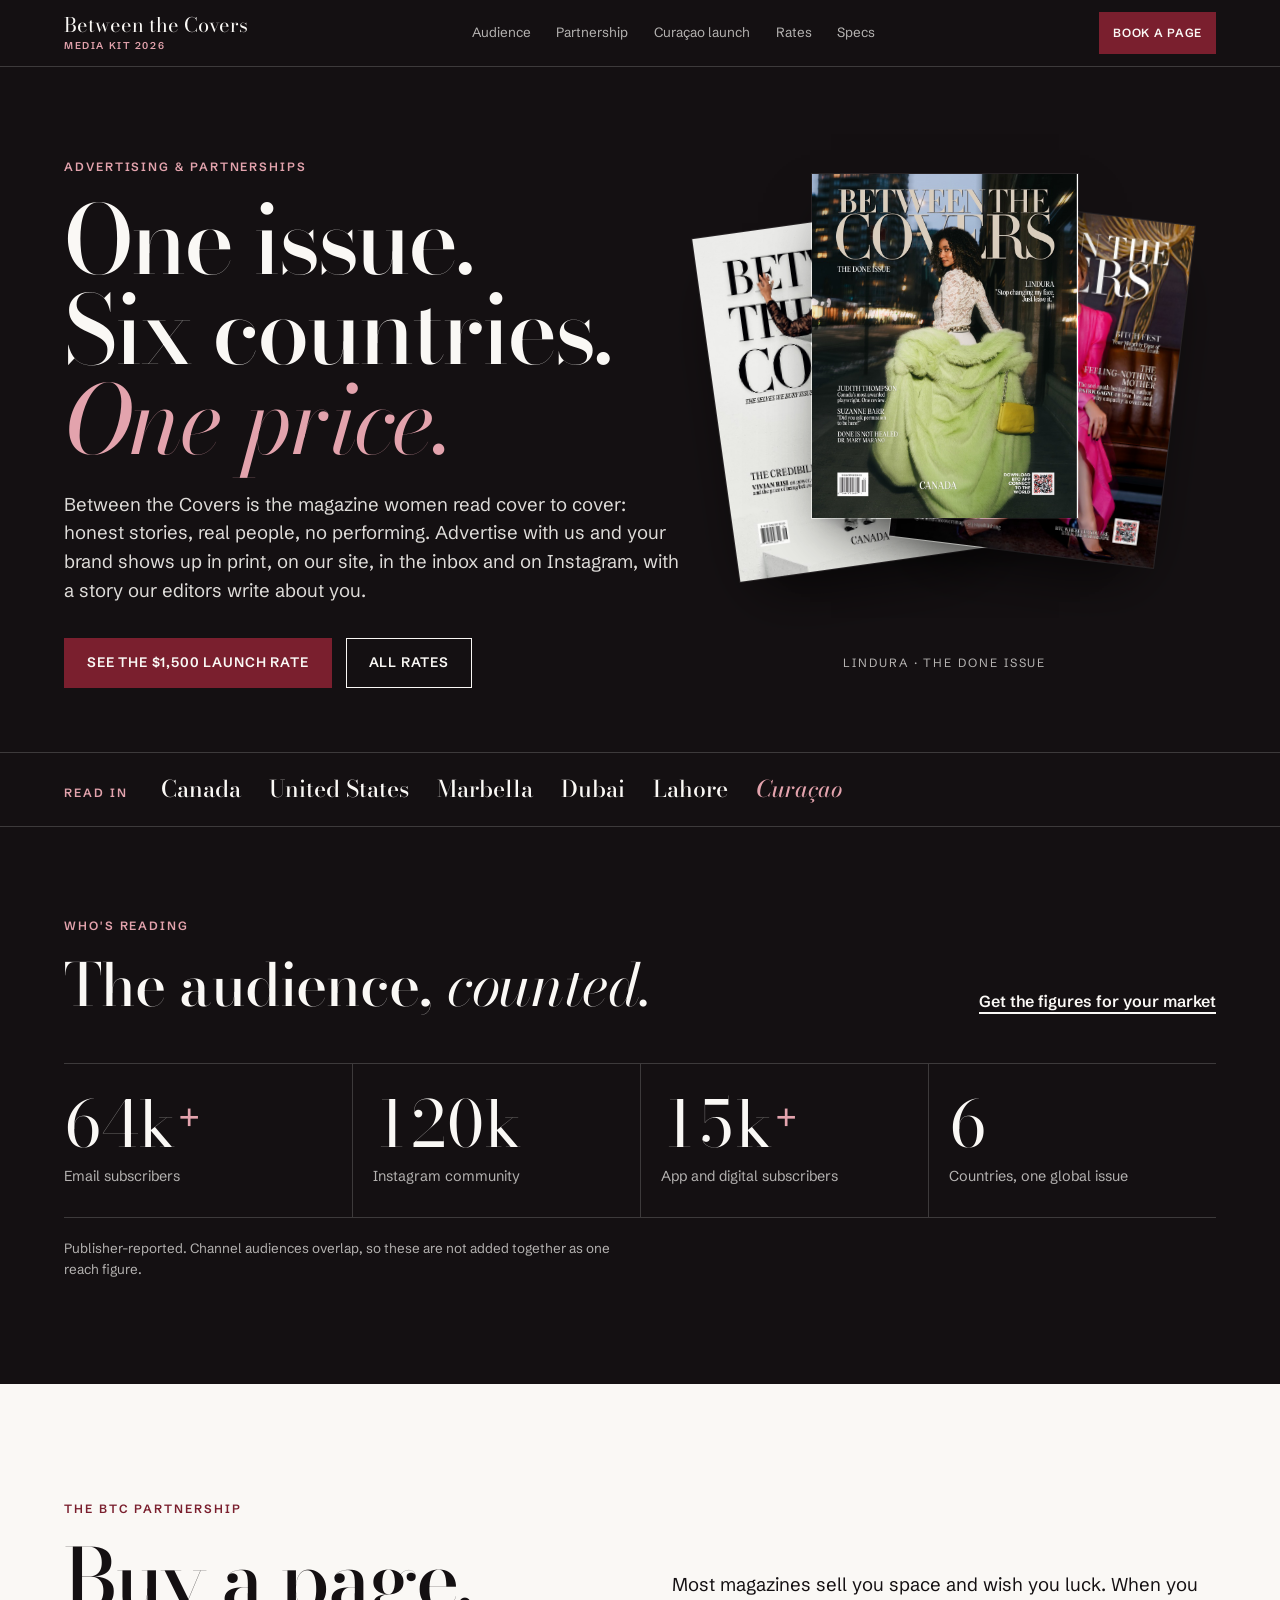
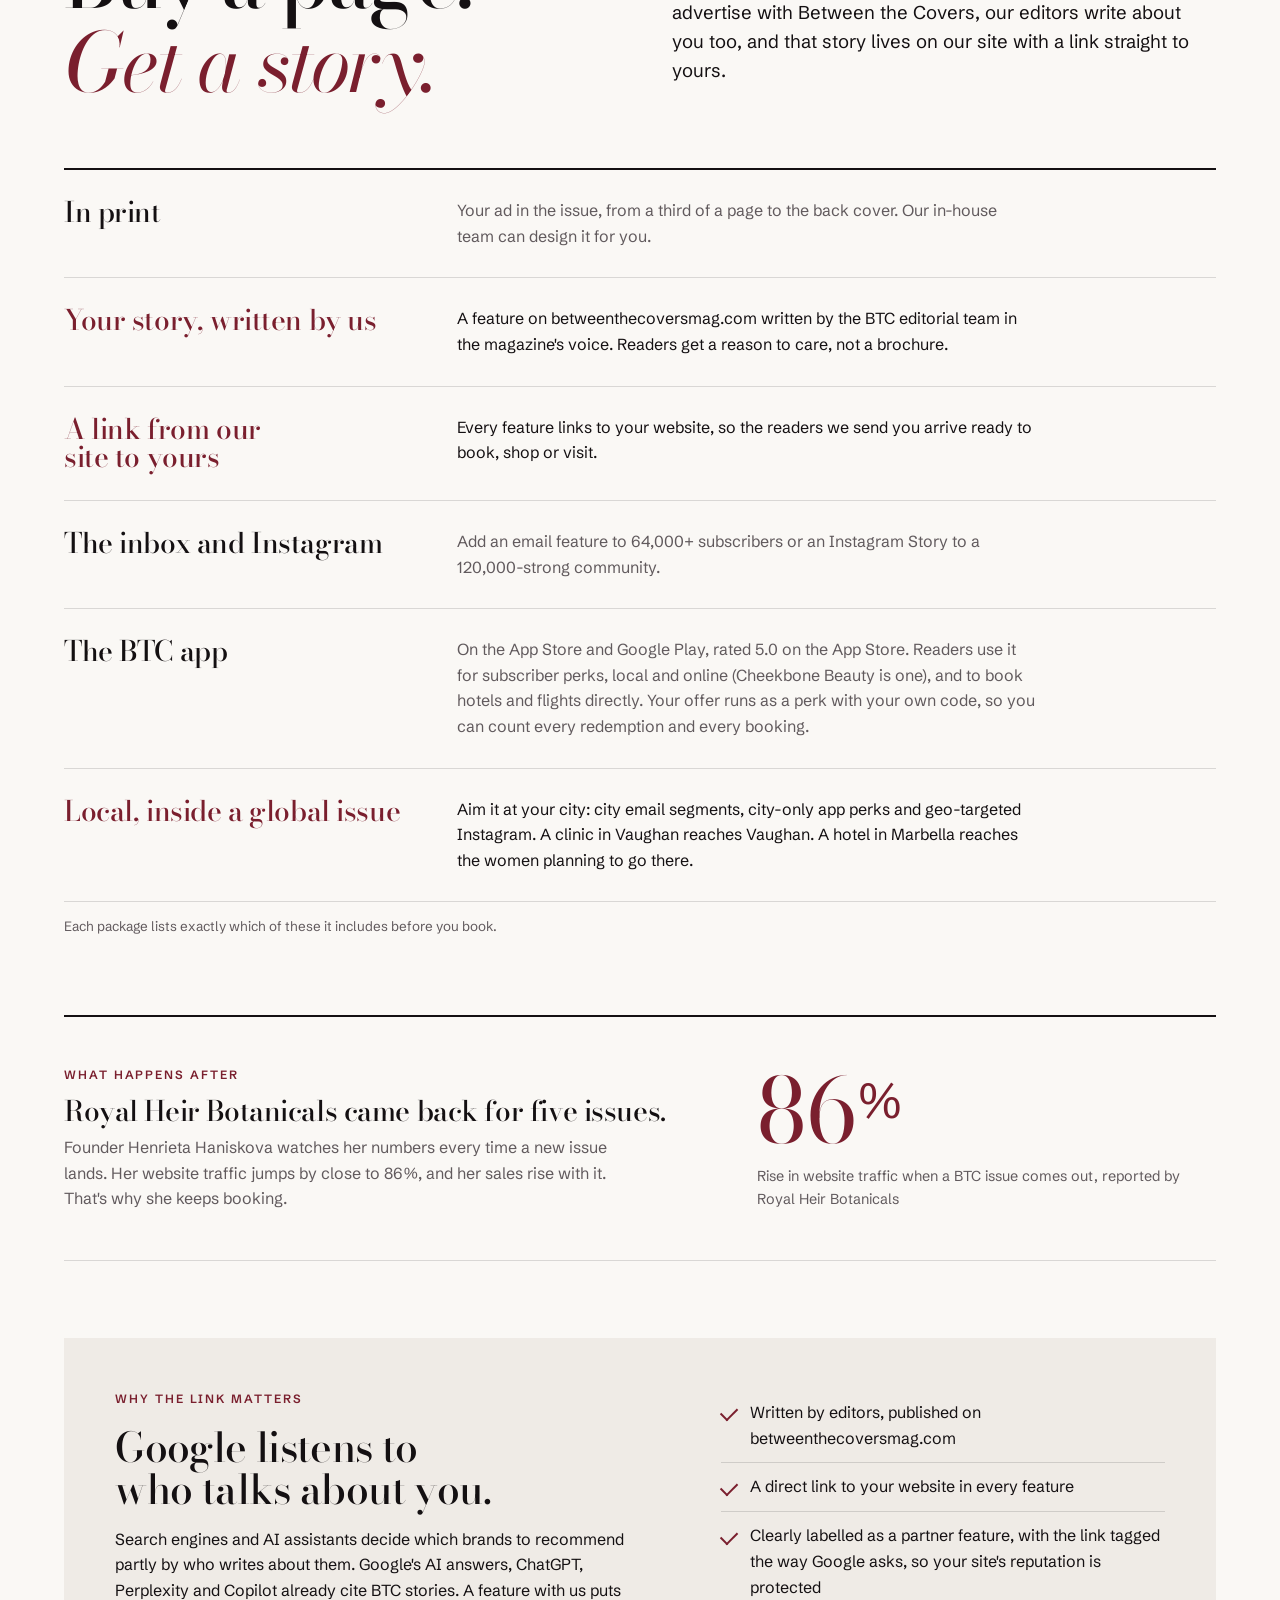
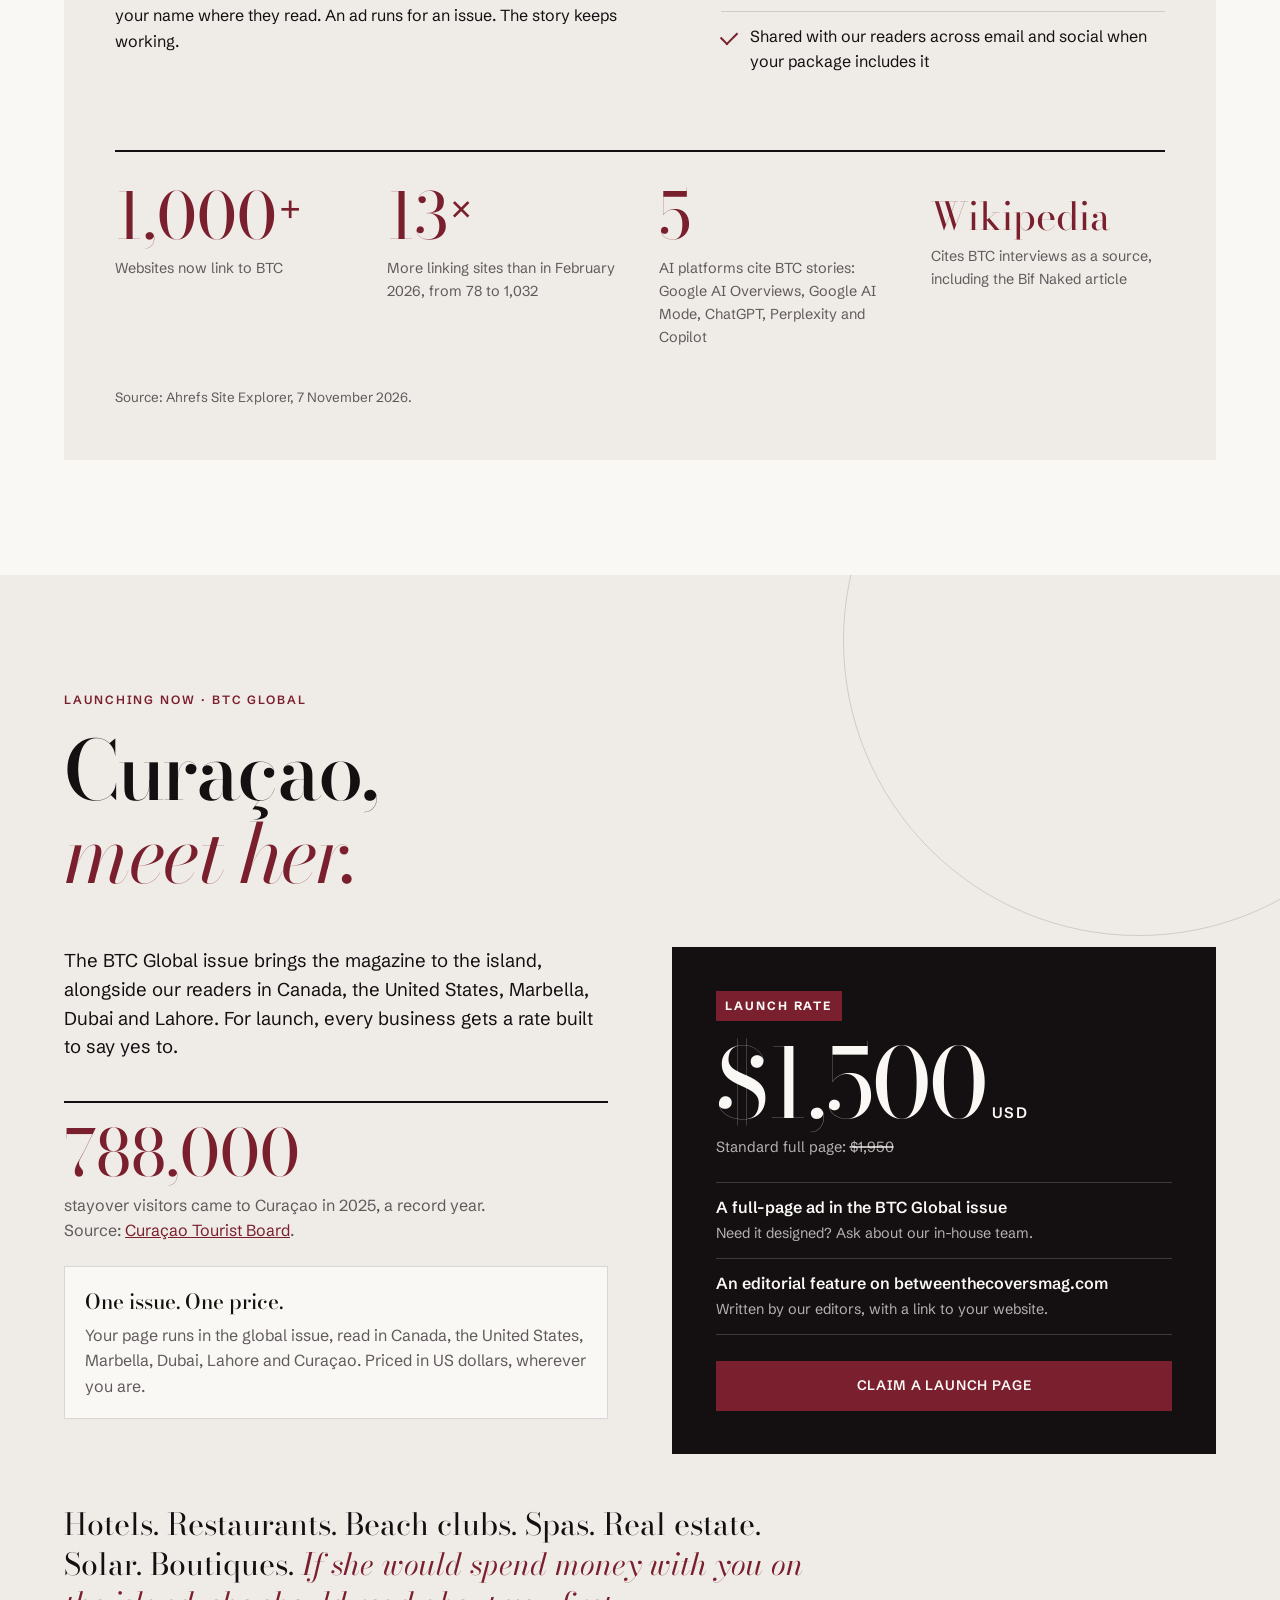
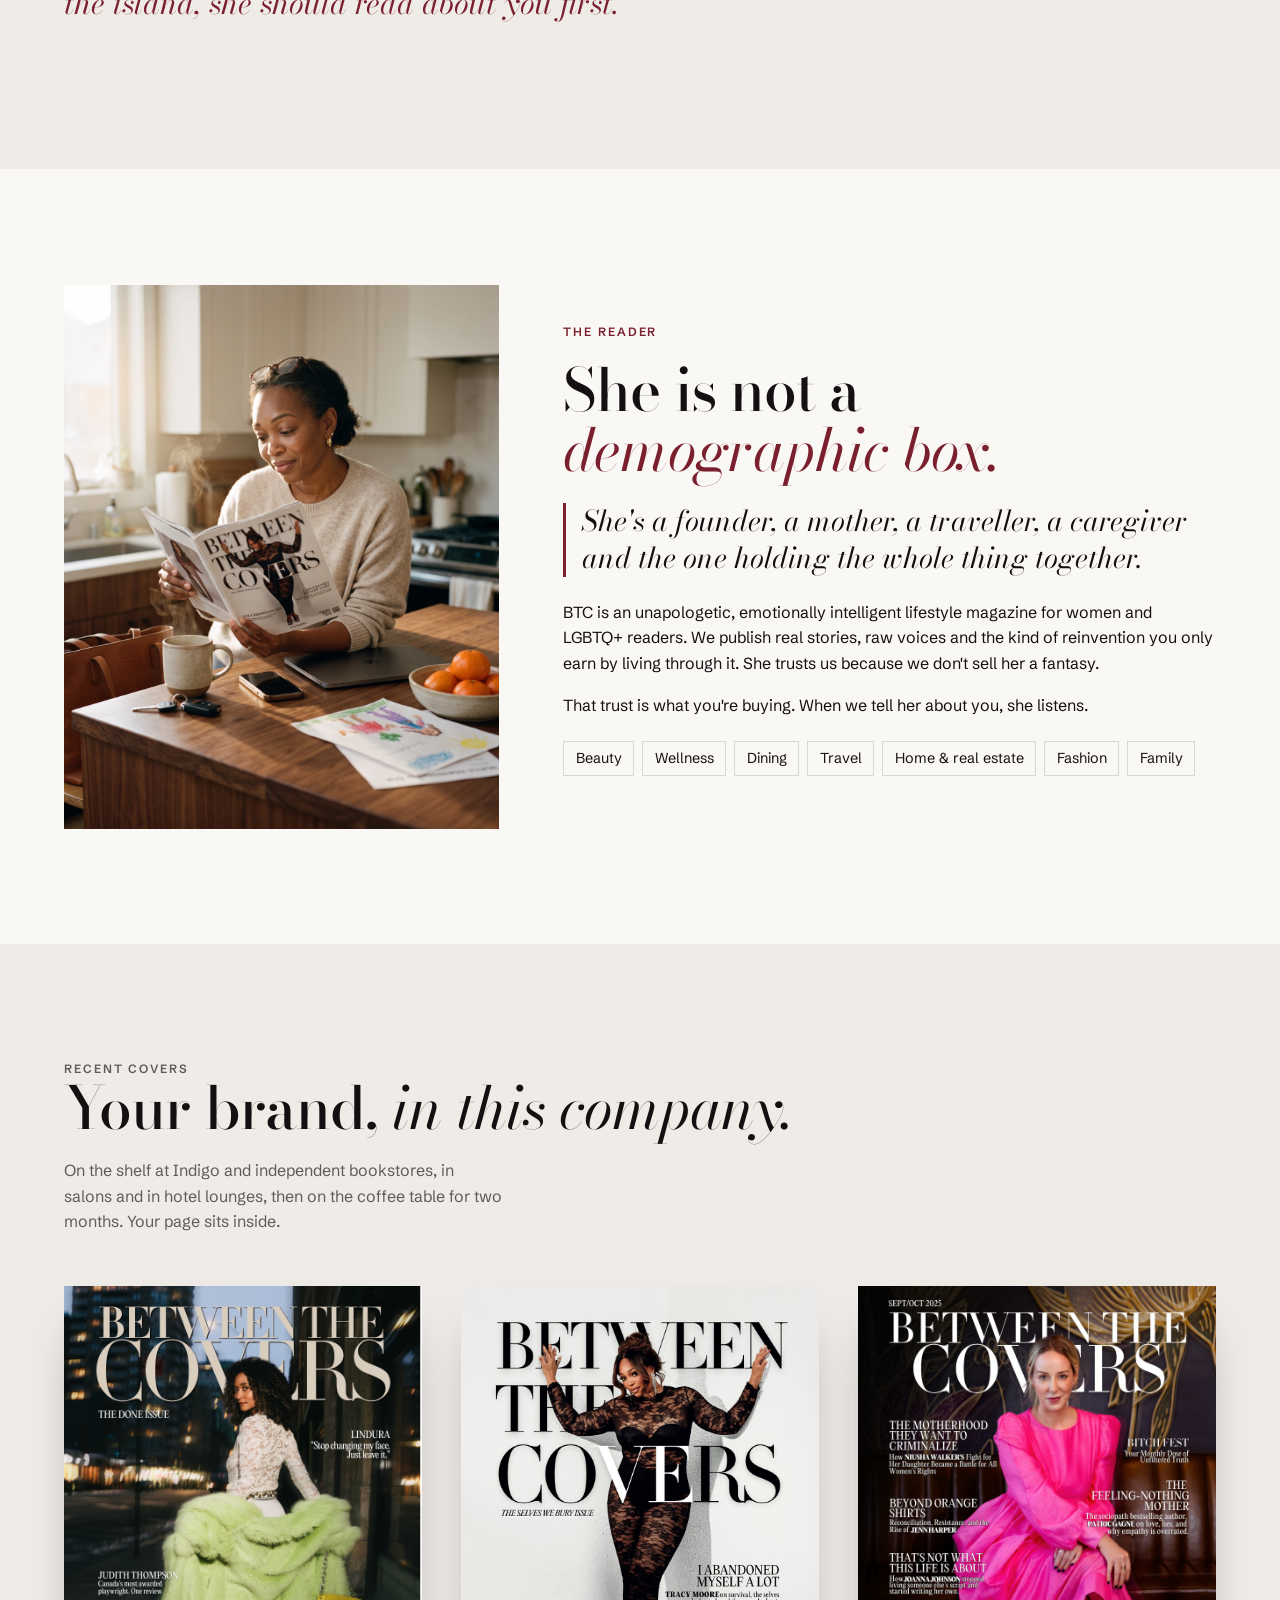
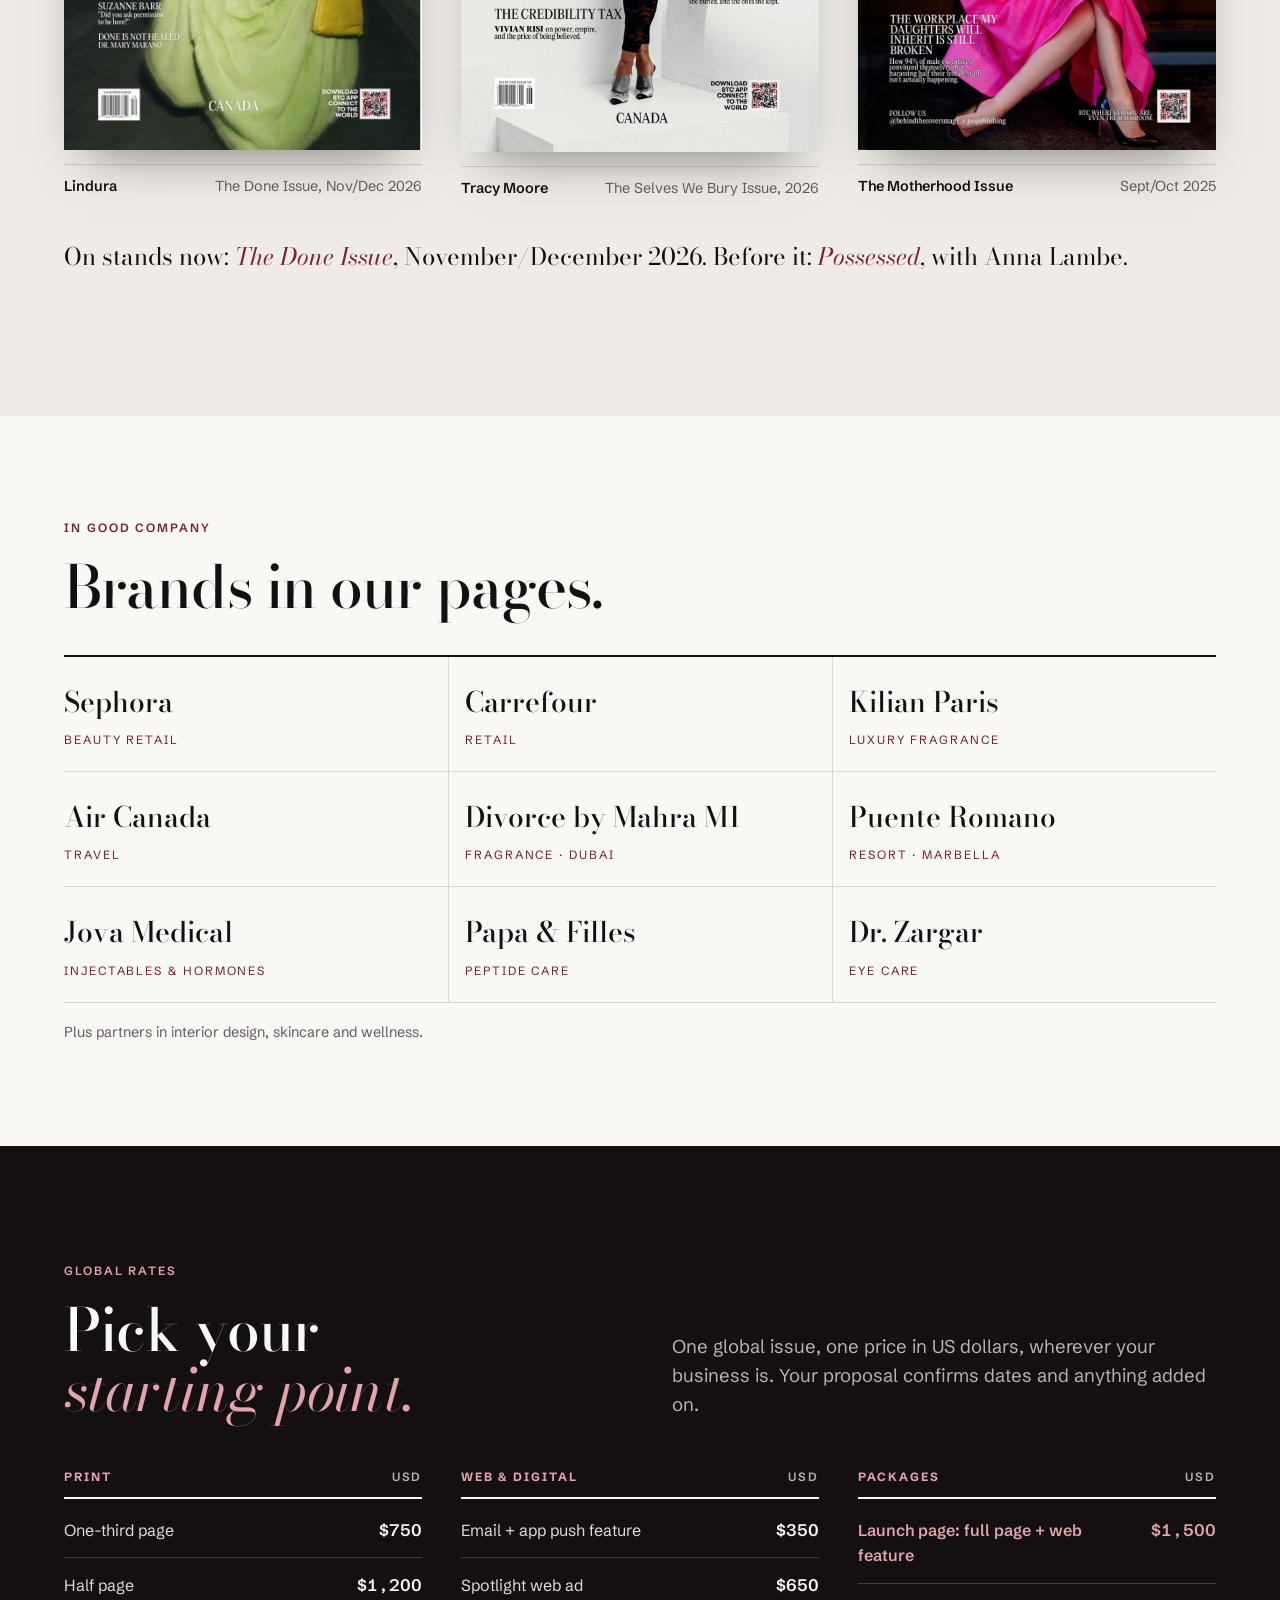
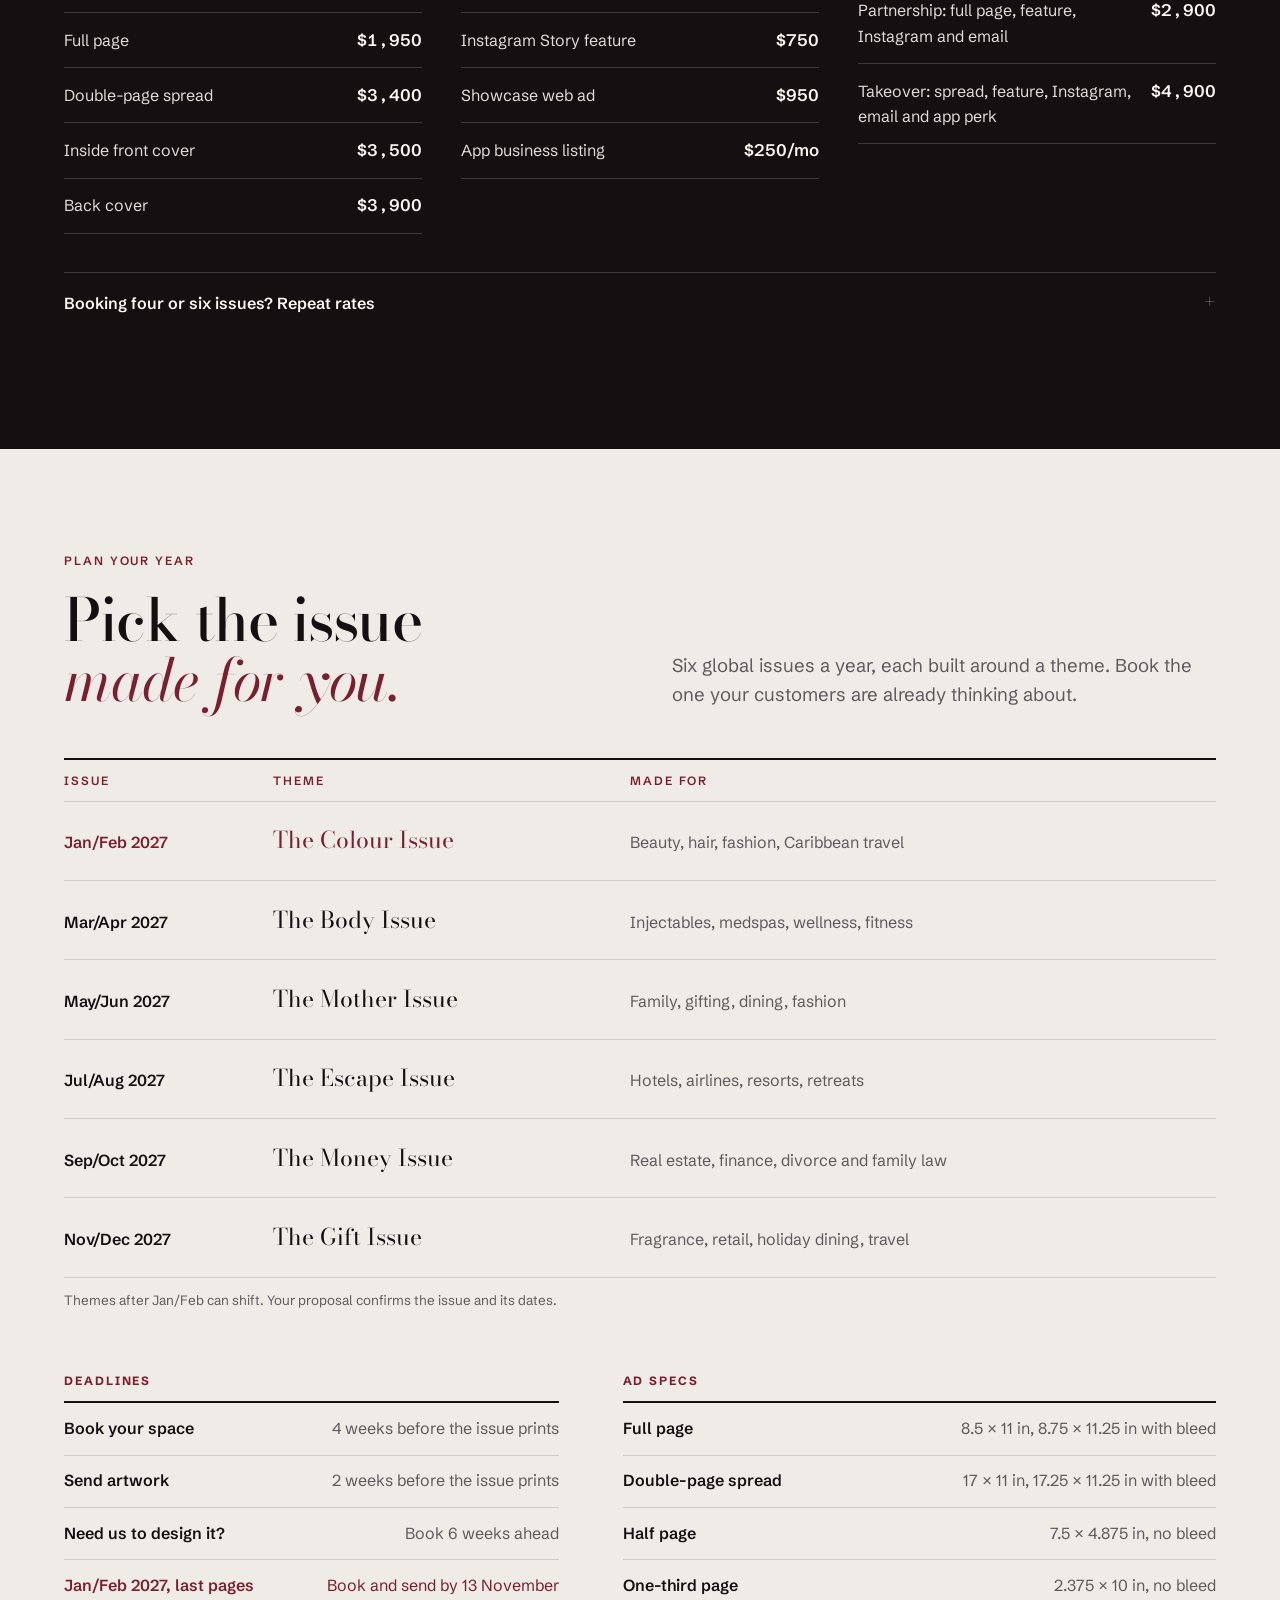
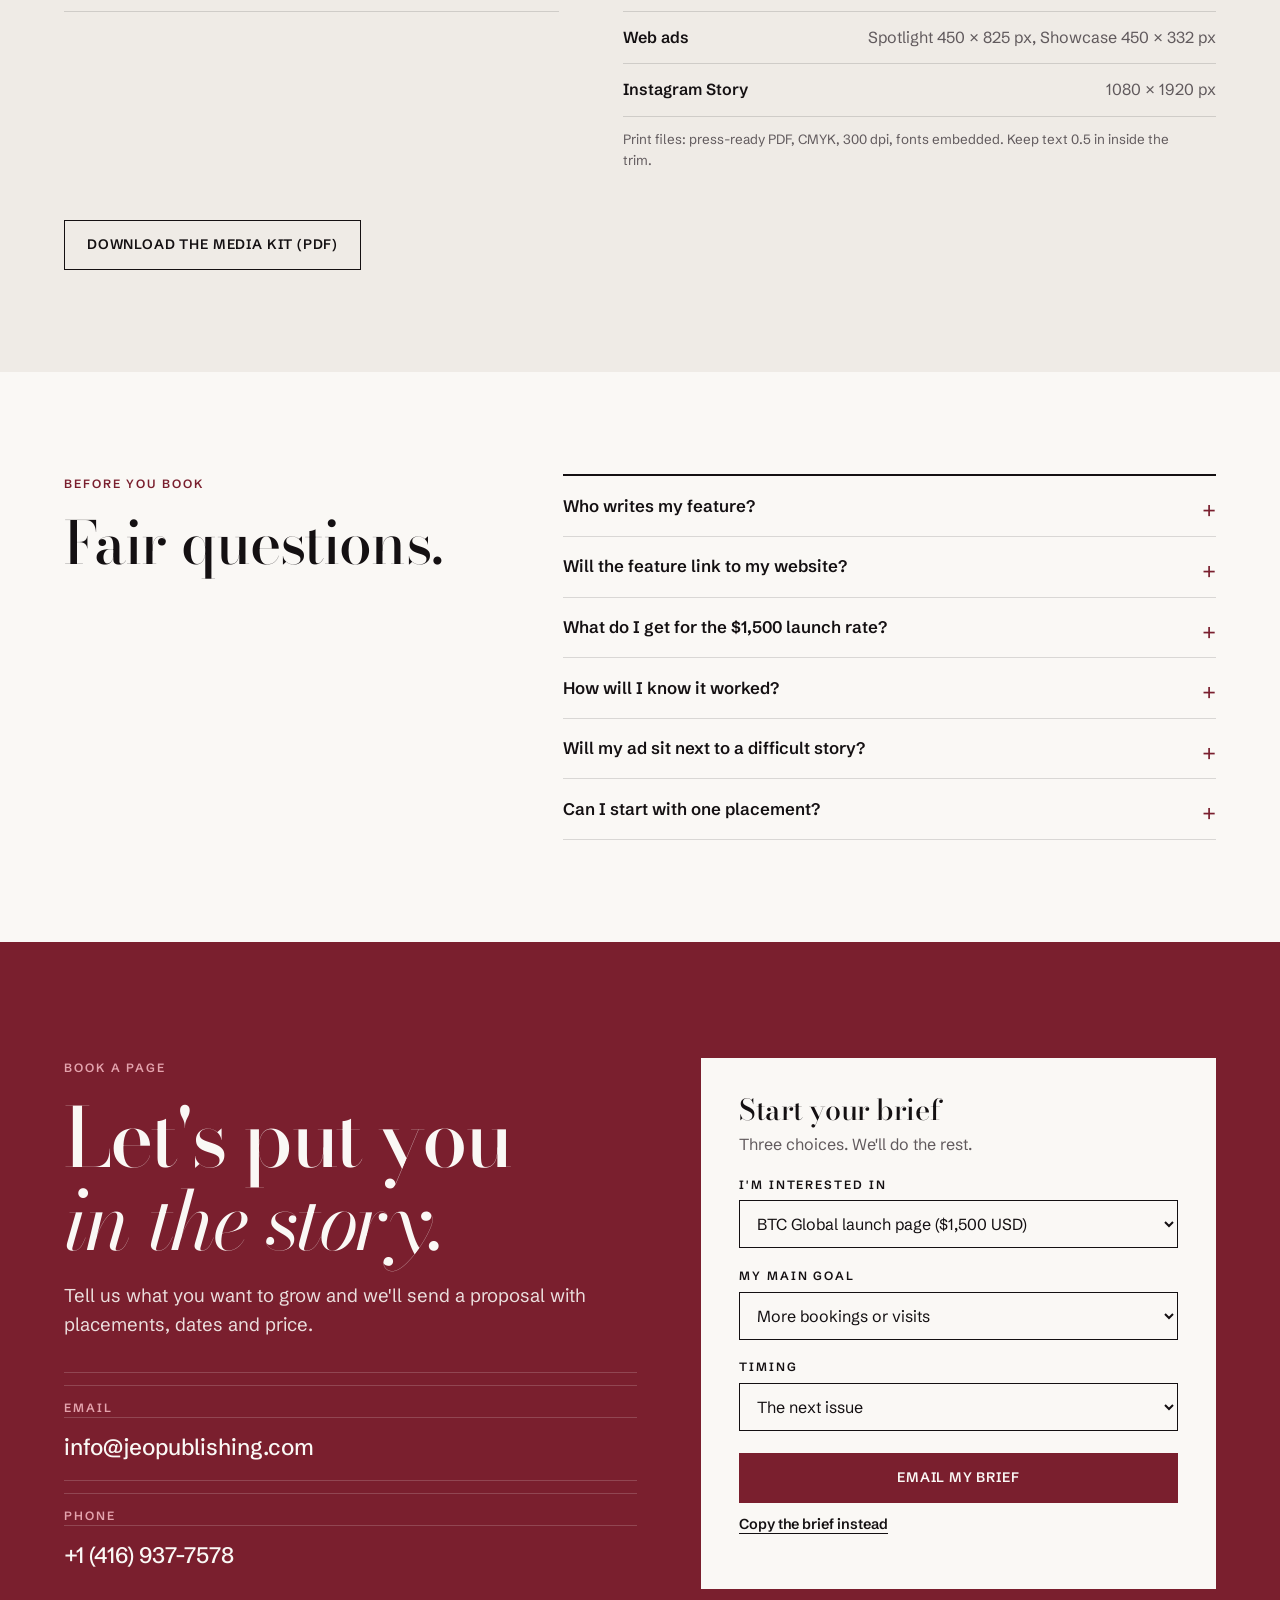
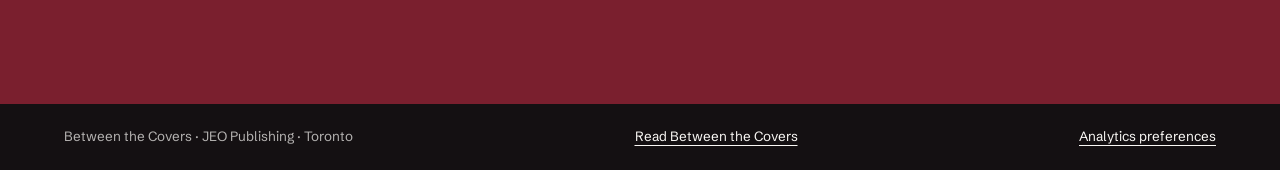
==== commit 8f5f0f6e: "Drop outdated App Store rank; regenerate PDF Co-Authored-By: Claude Opus 5.5 <noreply@anthropic.com>" ====
--- a/Between the Covers Media Kit.dc.html
+++ b/Between the Covers Media Kit.dc.html
@@ -423,7 +423,7 @@
       <div class="stack-row hl"><h3>Your story, written by us</h3><p>A feature on betweenthecoversmag.com written by the BTC editorial team in the magazine's voice. Readers get a reason to care, not a brochure.</p></div>
       <div class="stack-row hl"><h3>A link from our site to yours</h3><p>Every feature links to your website, so the readers we send you arrive ready to book, shop or visit.</p></div>
       <div class="stack-row"><h3>The inbox and Instagram</h3><p>Add an email feature to 64,000+ subscribers or an Instagram Story to a 120,000-strong community.</p></div>
-      <div class="stack-row"><h3>The BTC app</h3><p>On the App Store and Google Play, rated 5.0 on the App Store and ranked #97 in Magazines &amp; Newspapers in Canada (November 2026). Readers use it for subscriber perks, local and online (Cheekbone Beauty is one), and to book hotels and flights directly. Your offer runs as a perk with your own code, so you can count every redemption and every booking.</p></div>
+      <div class="stack-row"><h3>The BTC app</h3><p>On the App Store and Google Play, rated 5.0 on the App Store. Readers use it for subscriber perks, local and online (Cheekbone Beauty is one), and to book hotels and flights directly. Your offer runs as a perk with your own code, so you can count every redemption and every booking.</p></div>
       <div class="stack-row hl"><h3>Local, inside a global issue</h3><p>Aim it at your city: city email segments, city-only app perks and geo-targeted Instagram. A clinic in Vaughan reaches Vaughan. A hotel in Marbella reaches the women planning to go there.</p></div>
     </div>
     <p class="fine" style="margin-top:14px">Each package lists exactly which of these it includes before you book.</p>
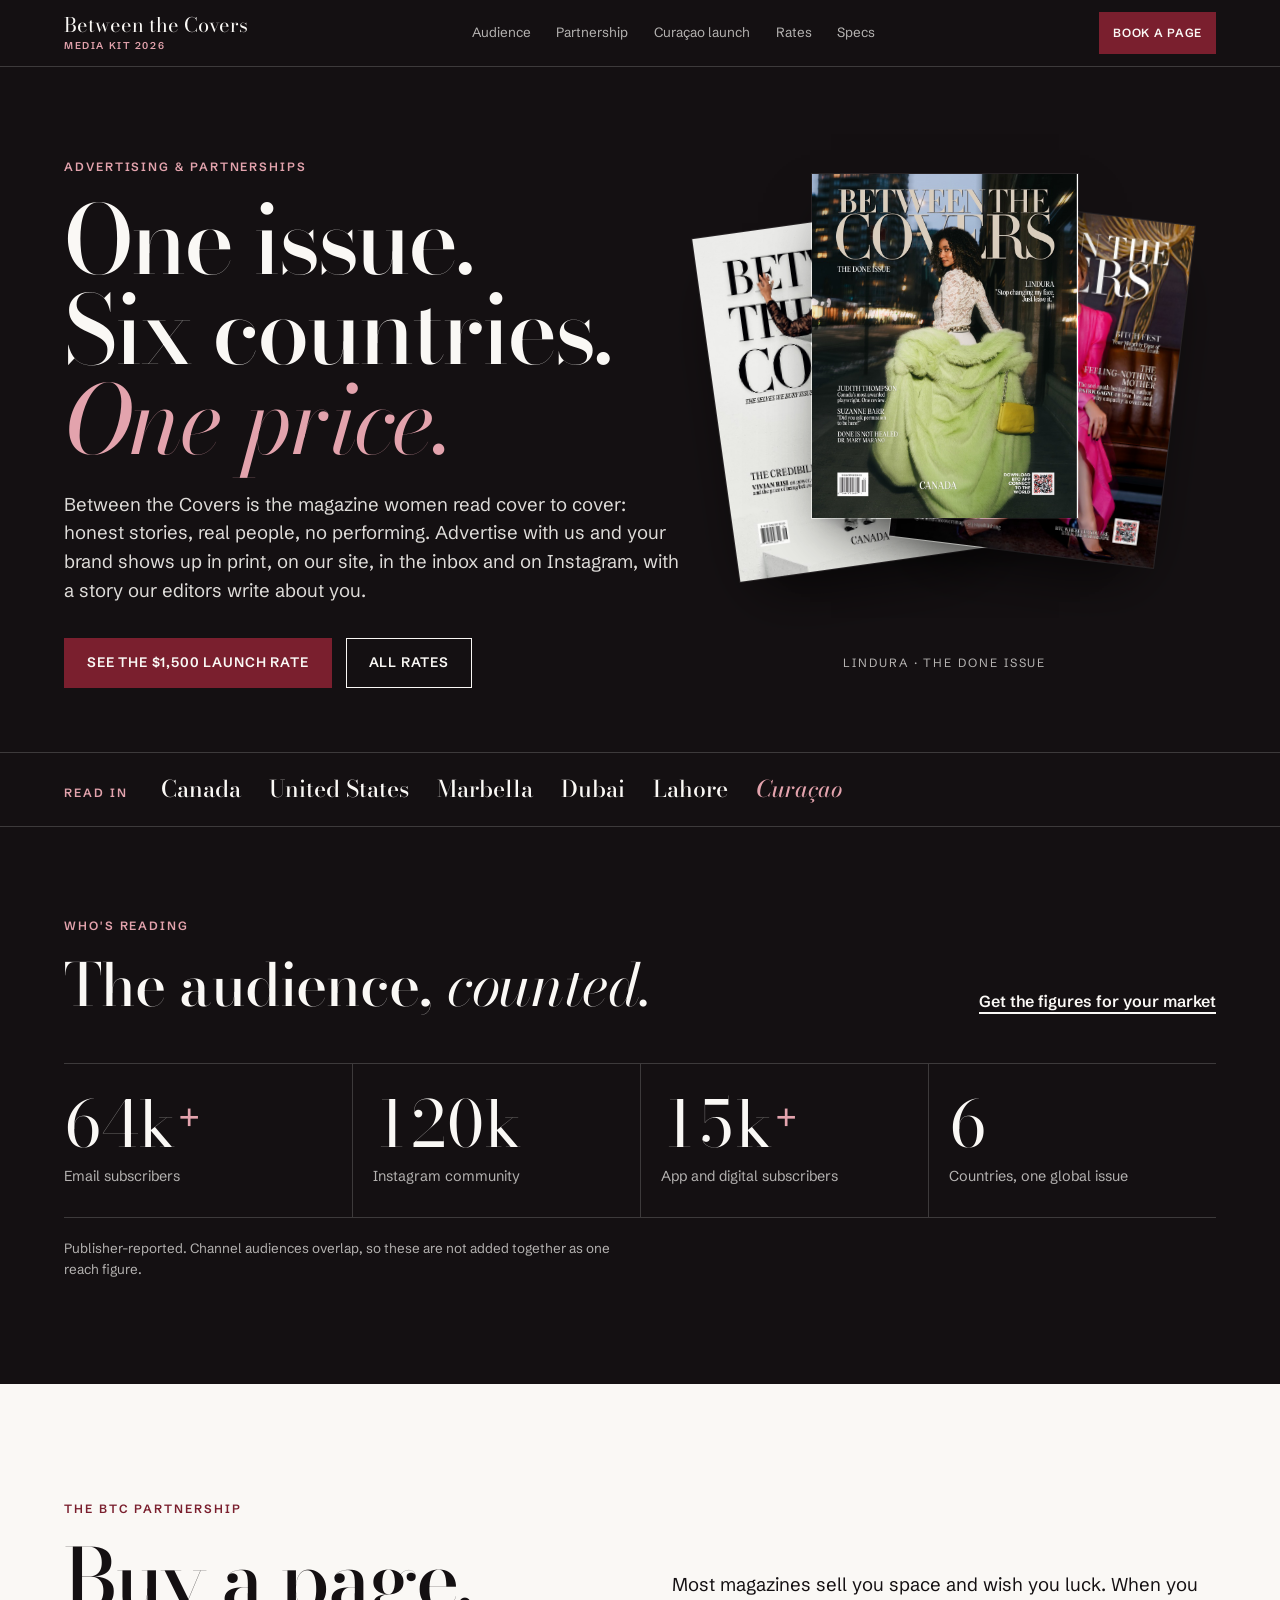
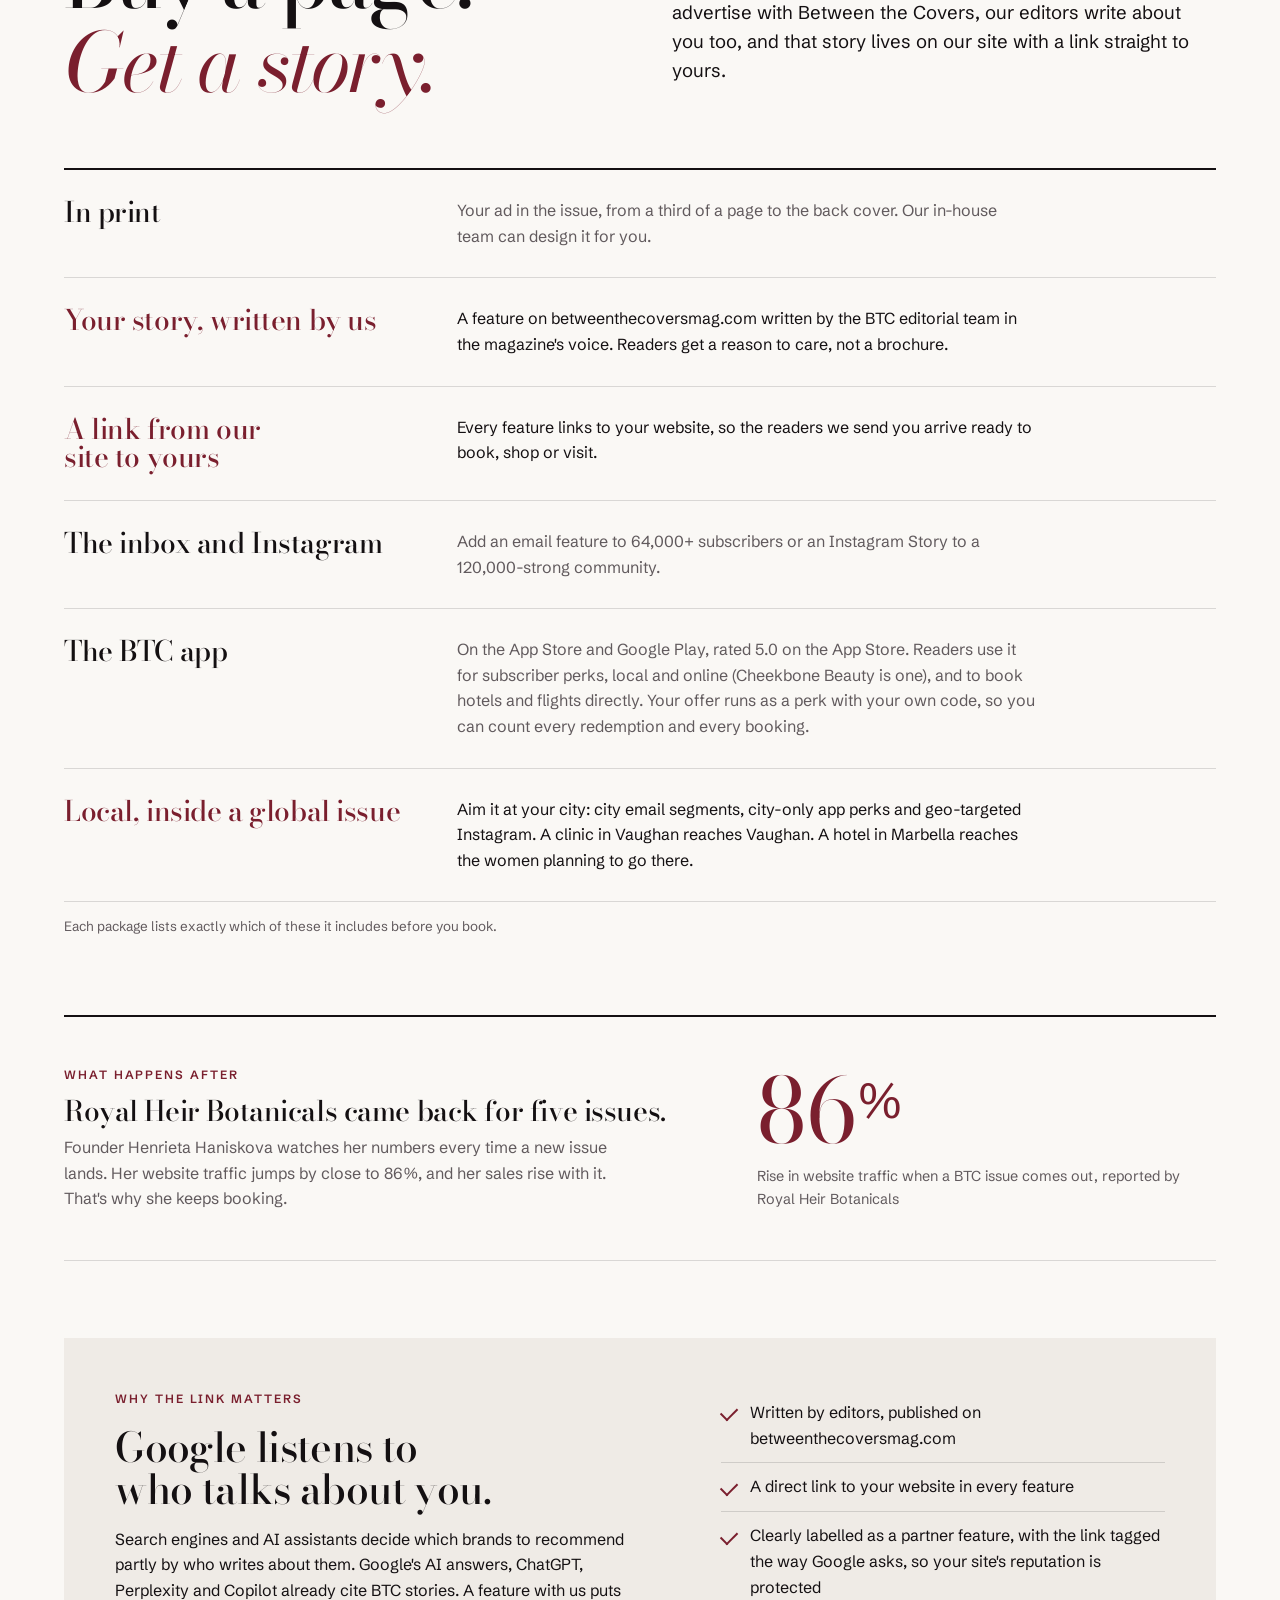
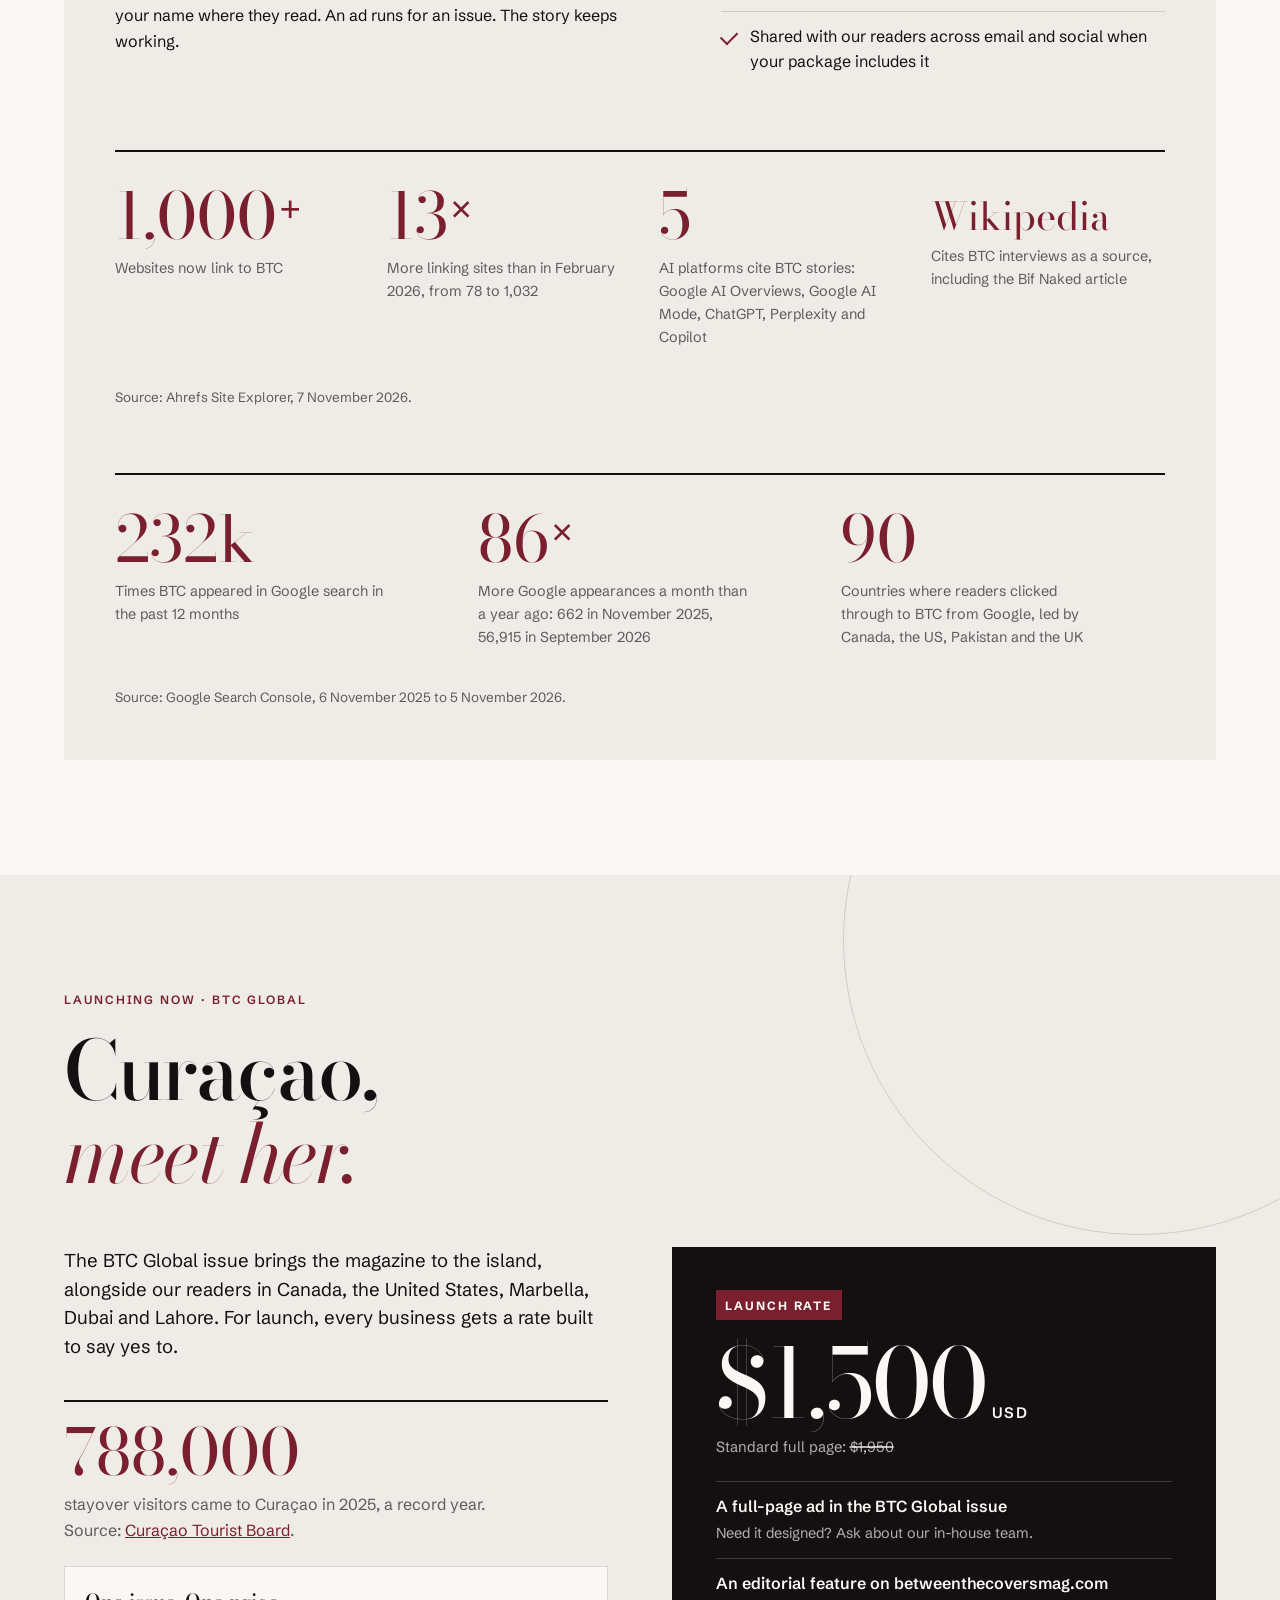
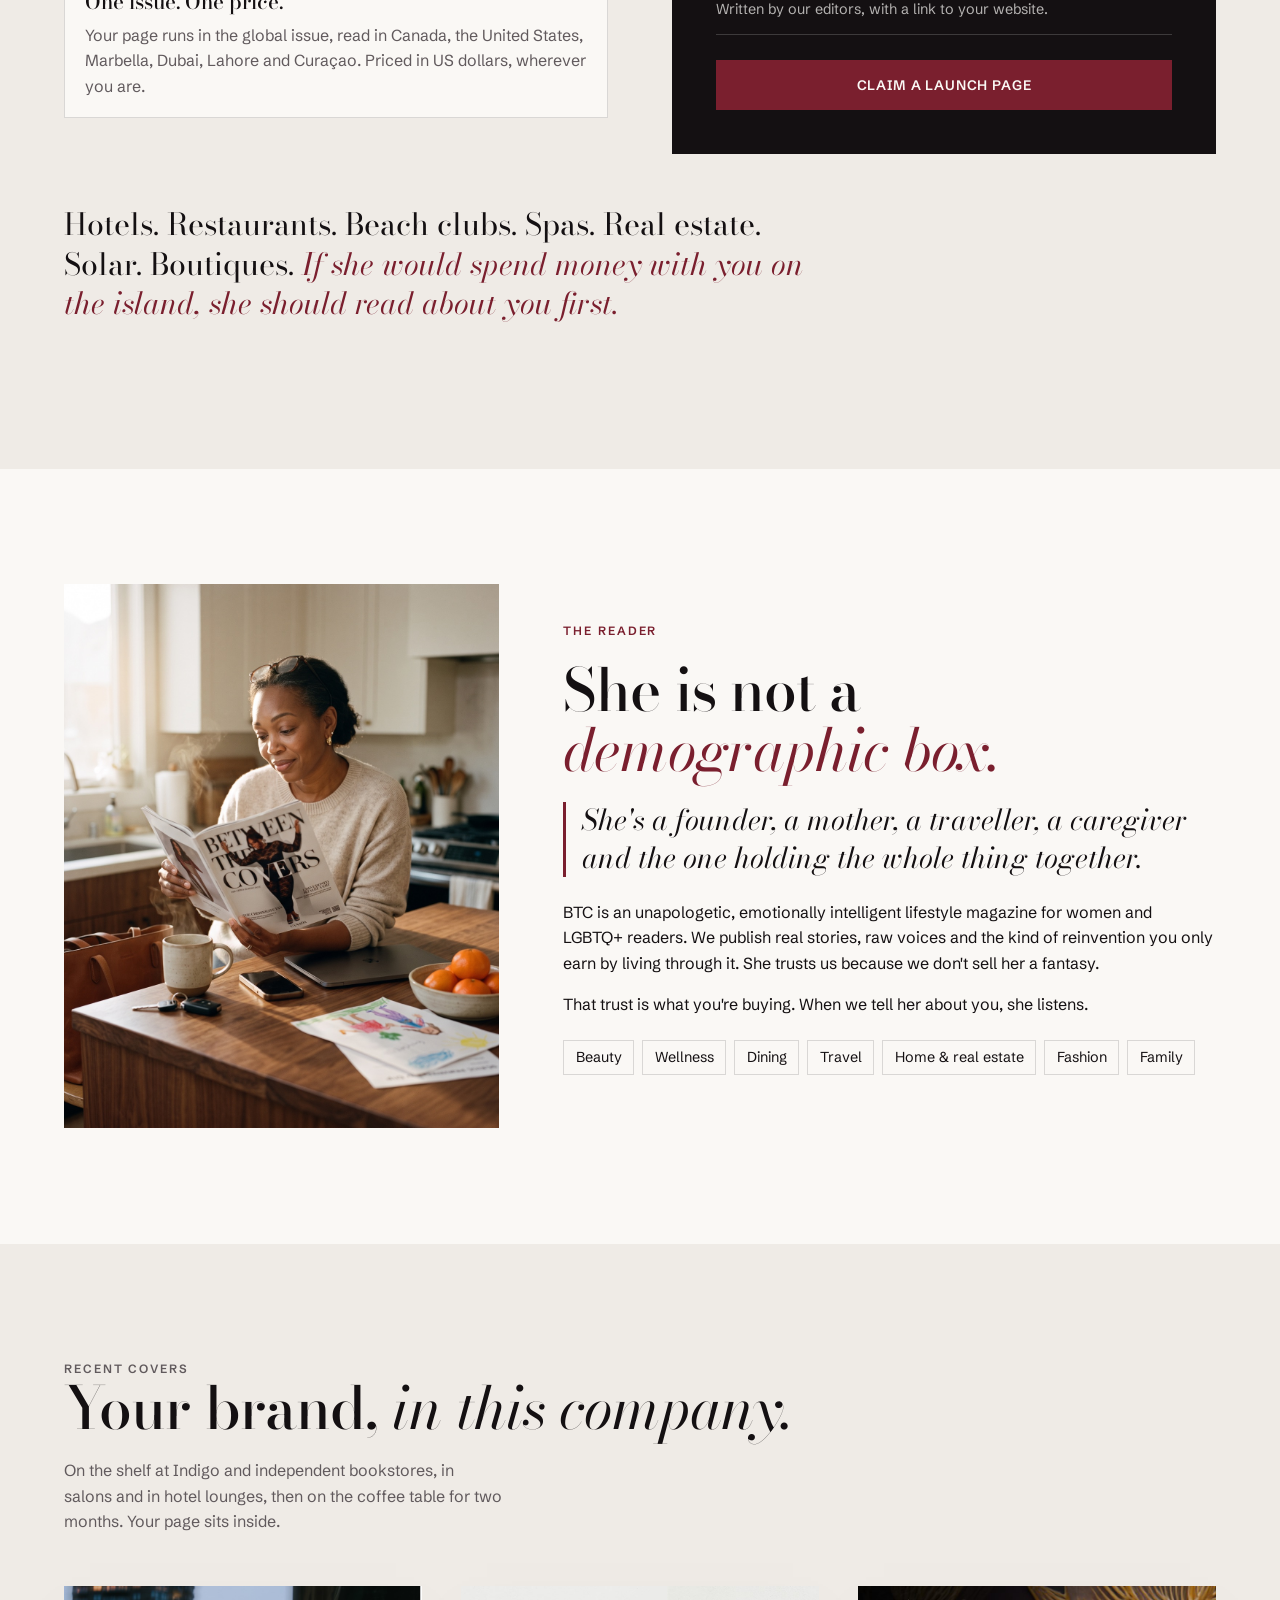
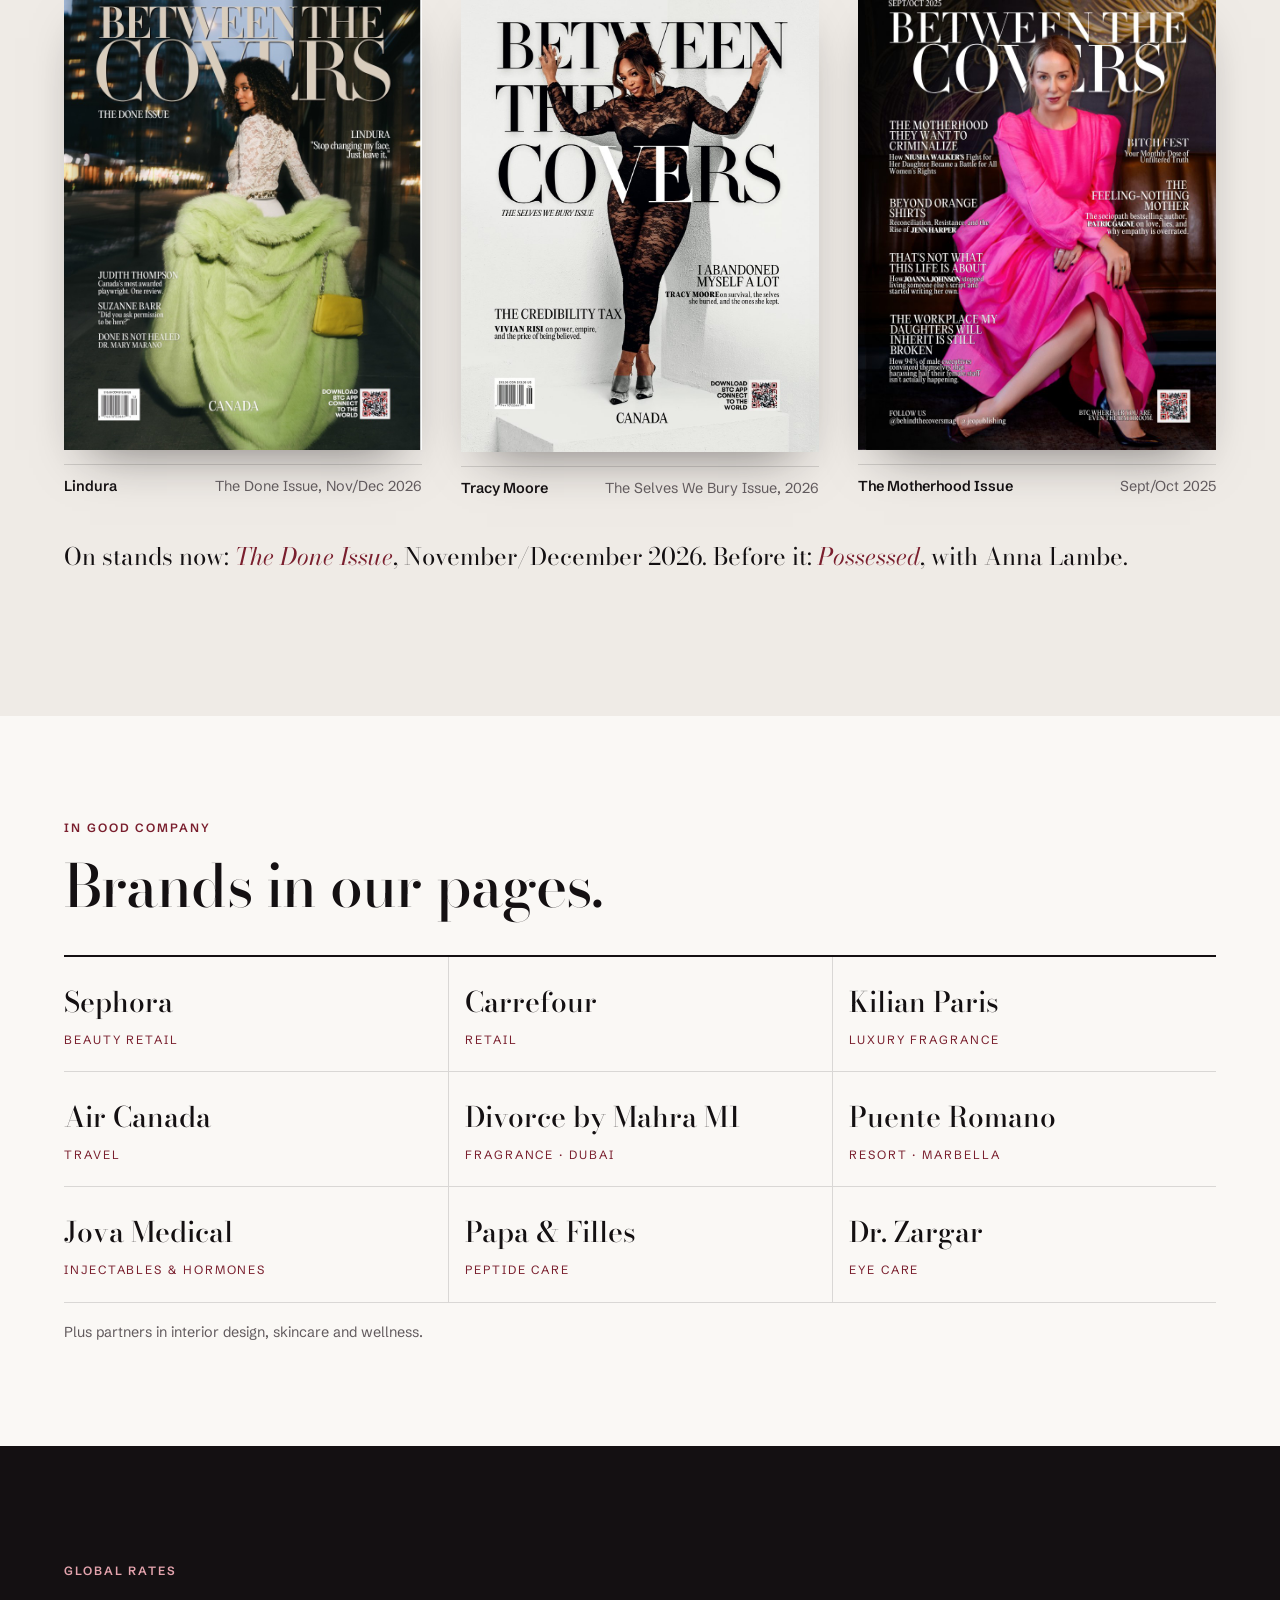
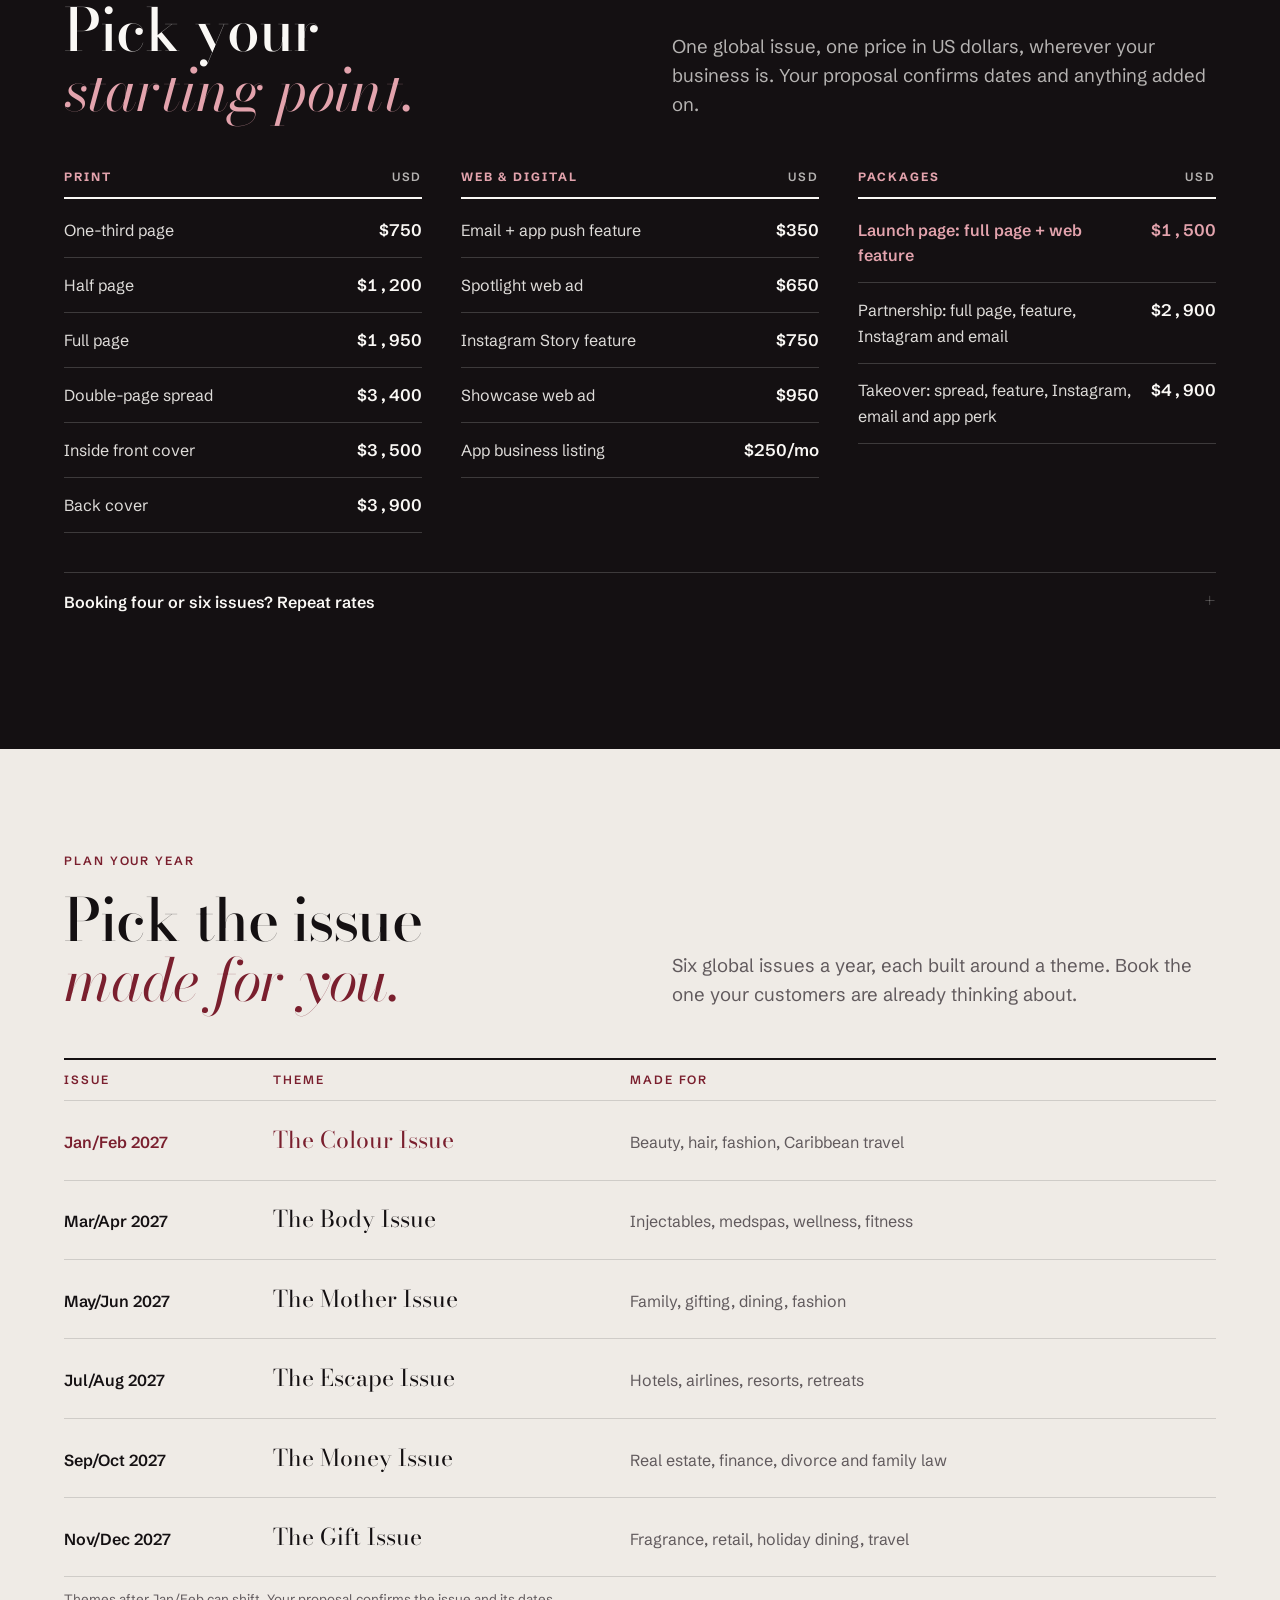
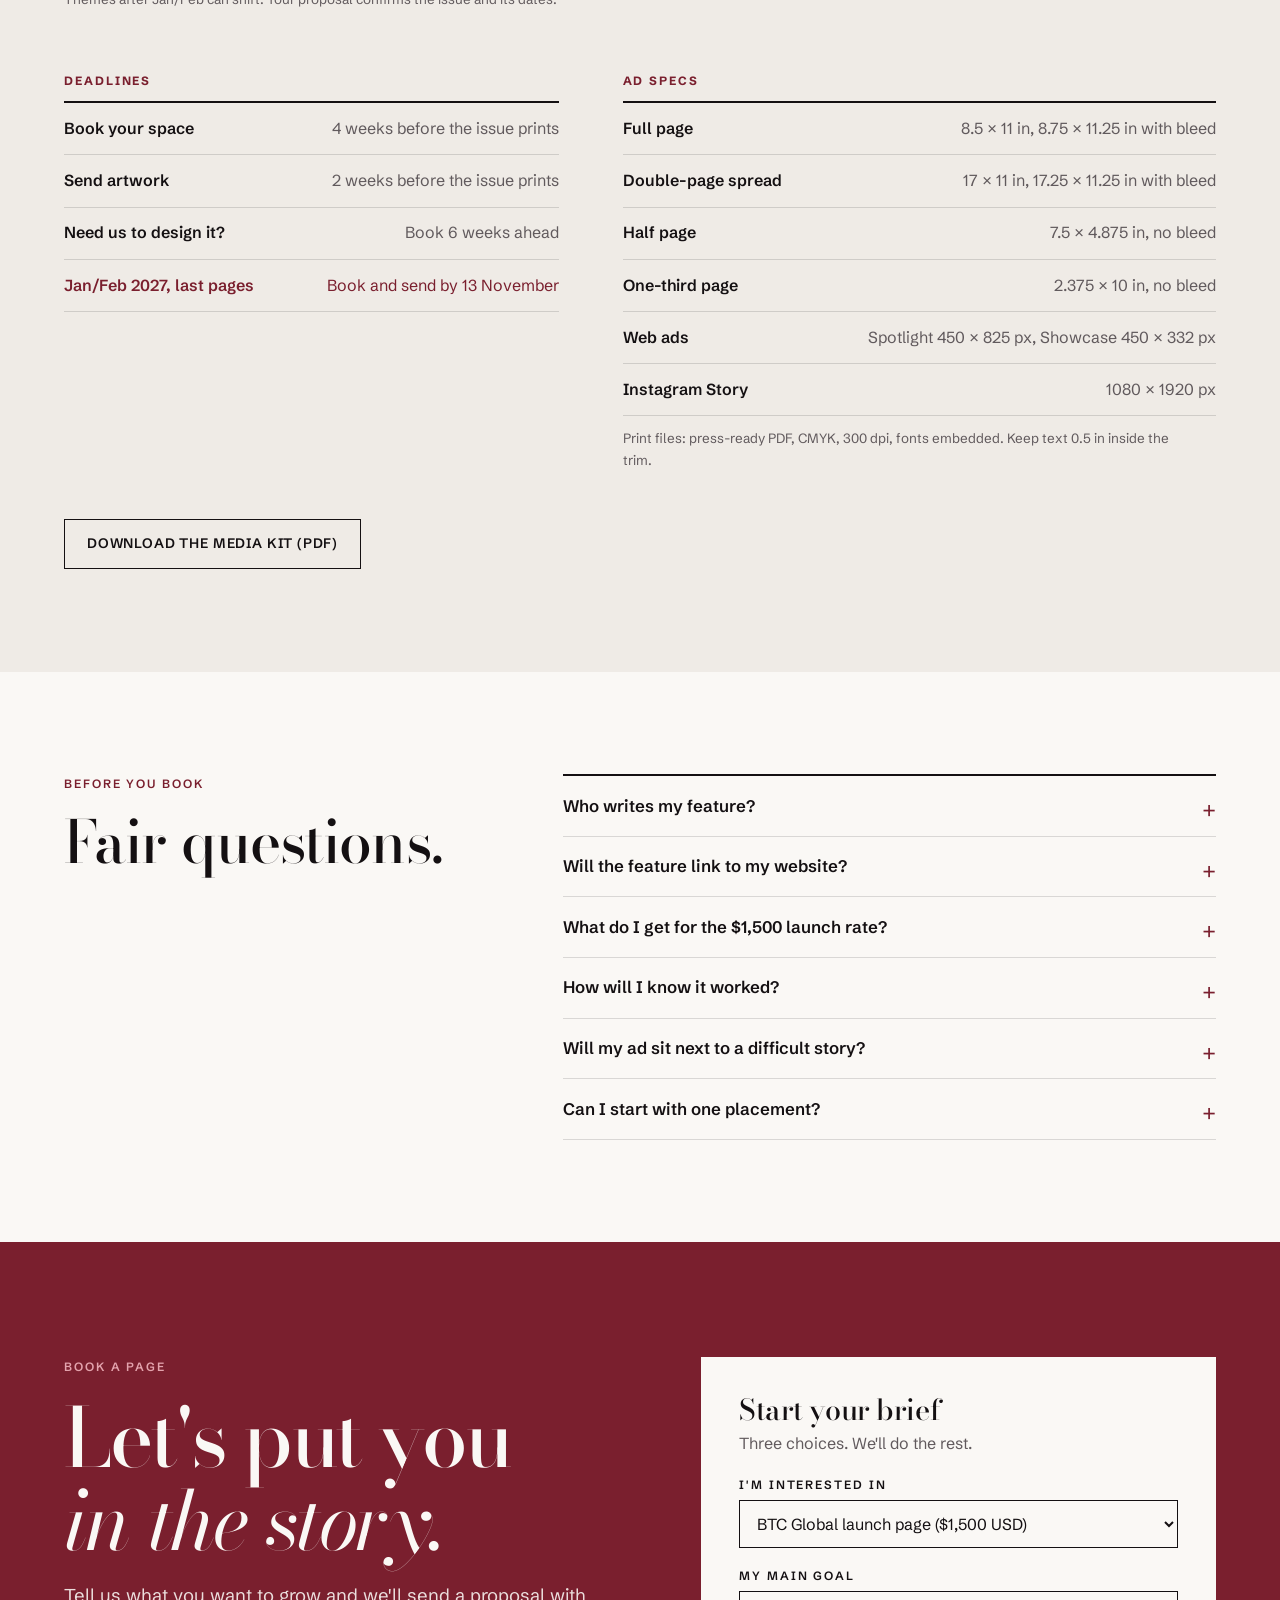
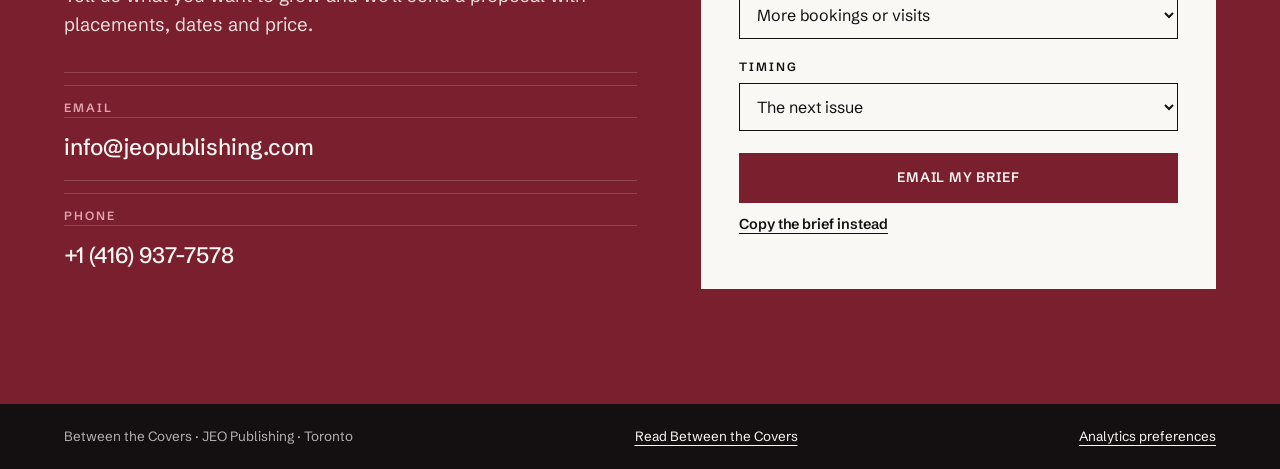
==== commit 0b33403c: "Add Google Search Console reach to the kit; regenerate PDF Co-Authored-By: Claude Opus 5.5 <noreply@" ====
--- a/Between the Covers Media Kit.dc.html
+++ b/Between the Covers Media Kit.dc.html
@@ -154,6 +154,7 @@
 .proof .n{font-family:var(--display);font-size:var(--fs-stat);line-height:1;color:var(--oxblood);font-variant-numeric:lining-nums}
 .proof .n.word{font-size:clamp(1.7rem,3vw,2.5rem);padding-top:.35em}
 .proof p{margin:.55rem 0 0;font-size:var(--fs-small);color:var(--mute);max-width:30ch}
+.proof-3{grid-template-columns:repeat(3,minmax(0,1fr))}
 .proof .proof-src{grid-column:1/-1;margin:0;max-width:none;font-size:.84rem;color:var(--mute)}
 .checks{list-style:none;margin:0;padding:0}
 .checks li{padding:.7em 0 .7em 1.8em;border-bottom:1px solid var(--line);position:relative}
@@ -462,6 +463,12 @@
         <div><div class="n word">Wikipedia</div><p>Cites BTC interviews as a source, including the Bif Naked article</p></div>
         <p class="proof-src">Source: Ahrefs Site Explorer, 7 November 2026.</p>
       </div>
+      <div class="proof proof-3" aria-label="Google search reach">
+        <div><div class="n">232k</div><p>Times BTC appeared in Google search in the past 12 months</p></div>
+        <div><div class="n">86<span class="sfx">&times;</span></div><p>More Google appearances a month than a year ago: 662 in November 2025, 56,915 in September 2026</p></div>
+        <div><div class="n">90</div><p>Countries where readers clicked through to BTC from Google, led by Canada, the US, Pakistan and the UK</p></div>
+        <p class="proof-src">Source: Google Search Console, 6 November 2025 to 5 November 2026.</p>
+      </div>
     </div>
   </div>
 </section>
